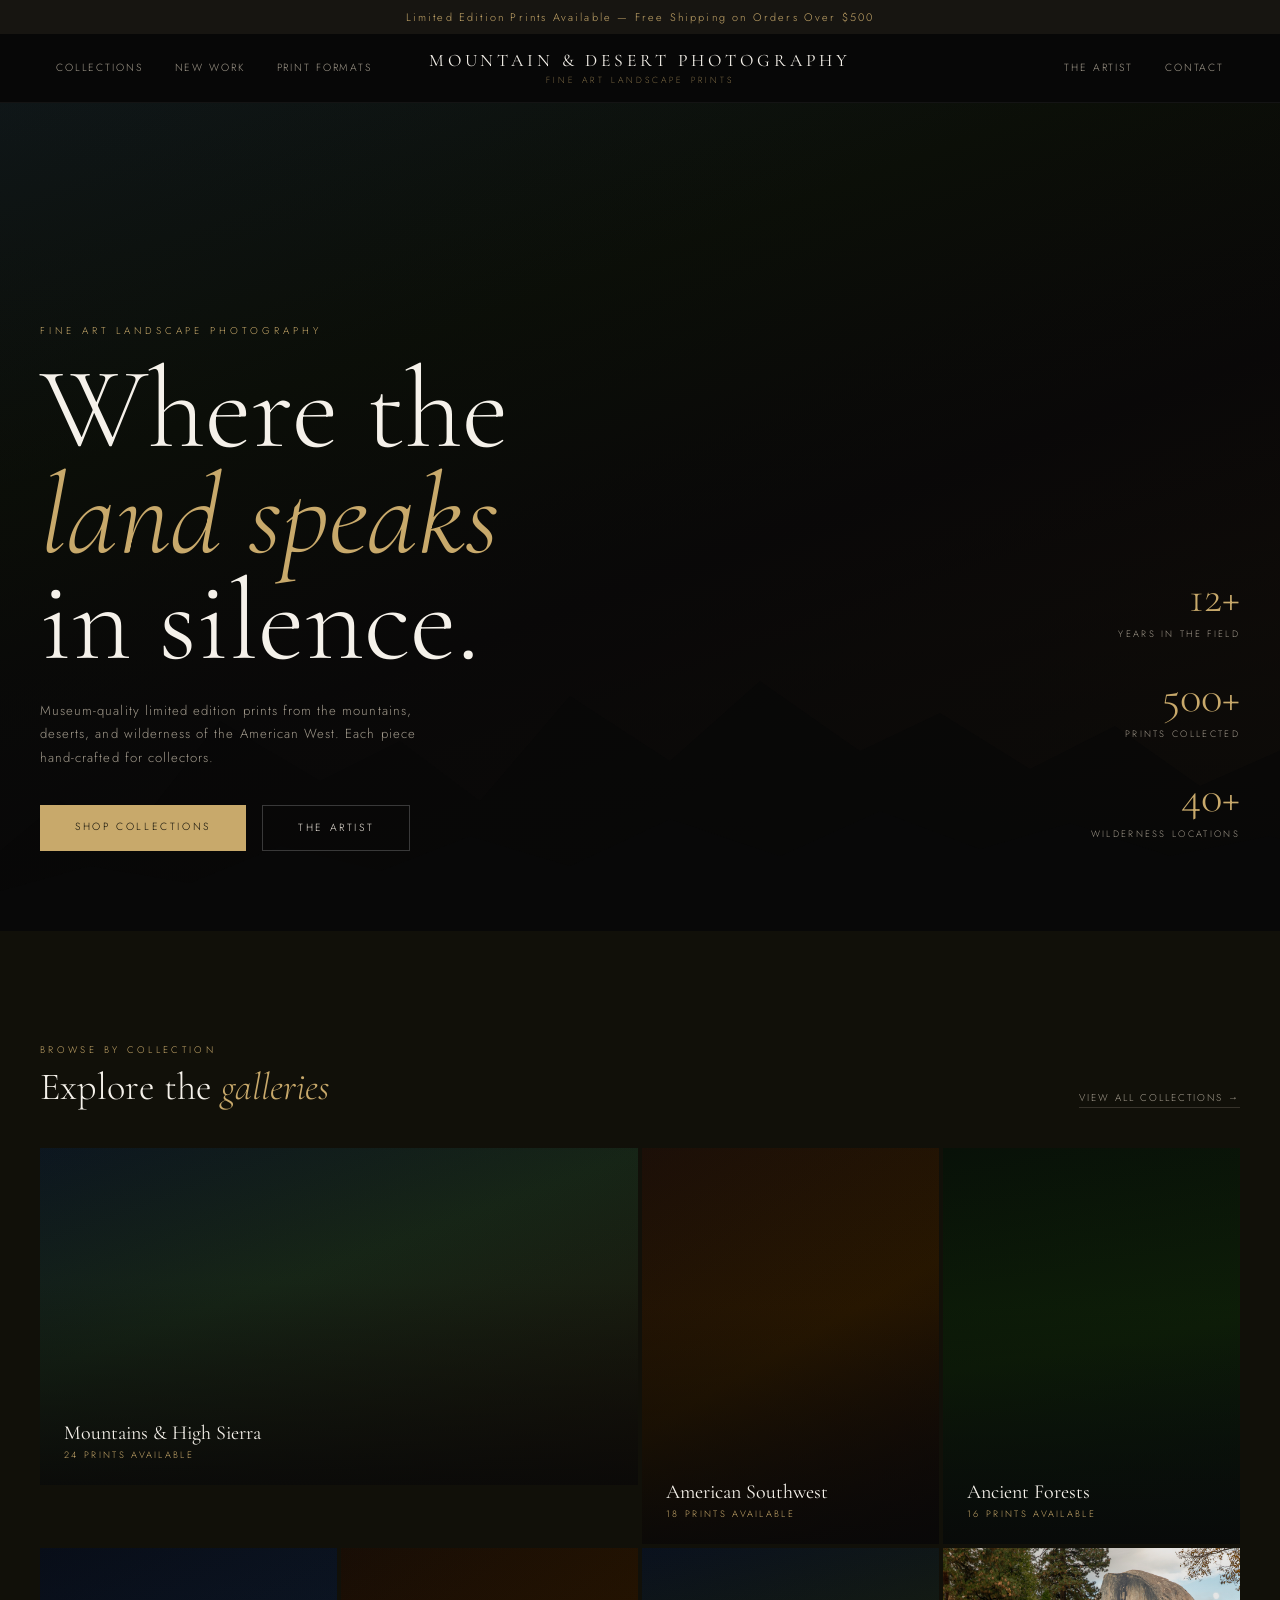
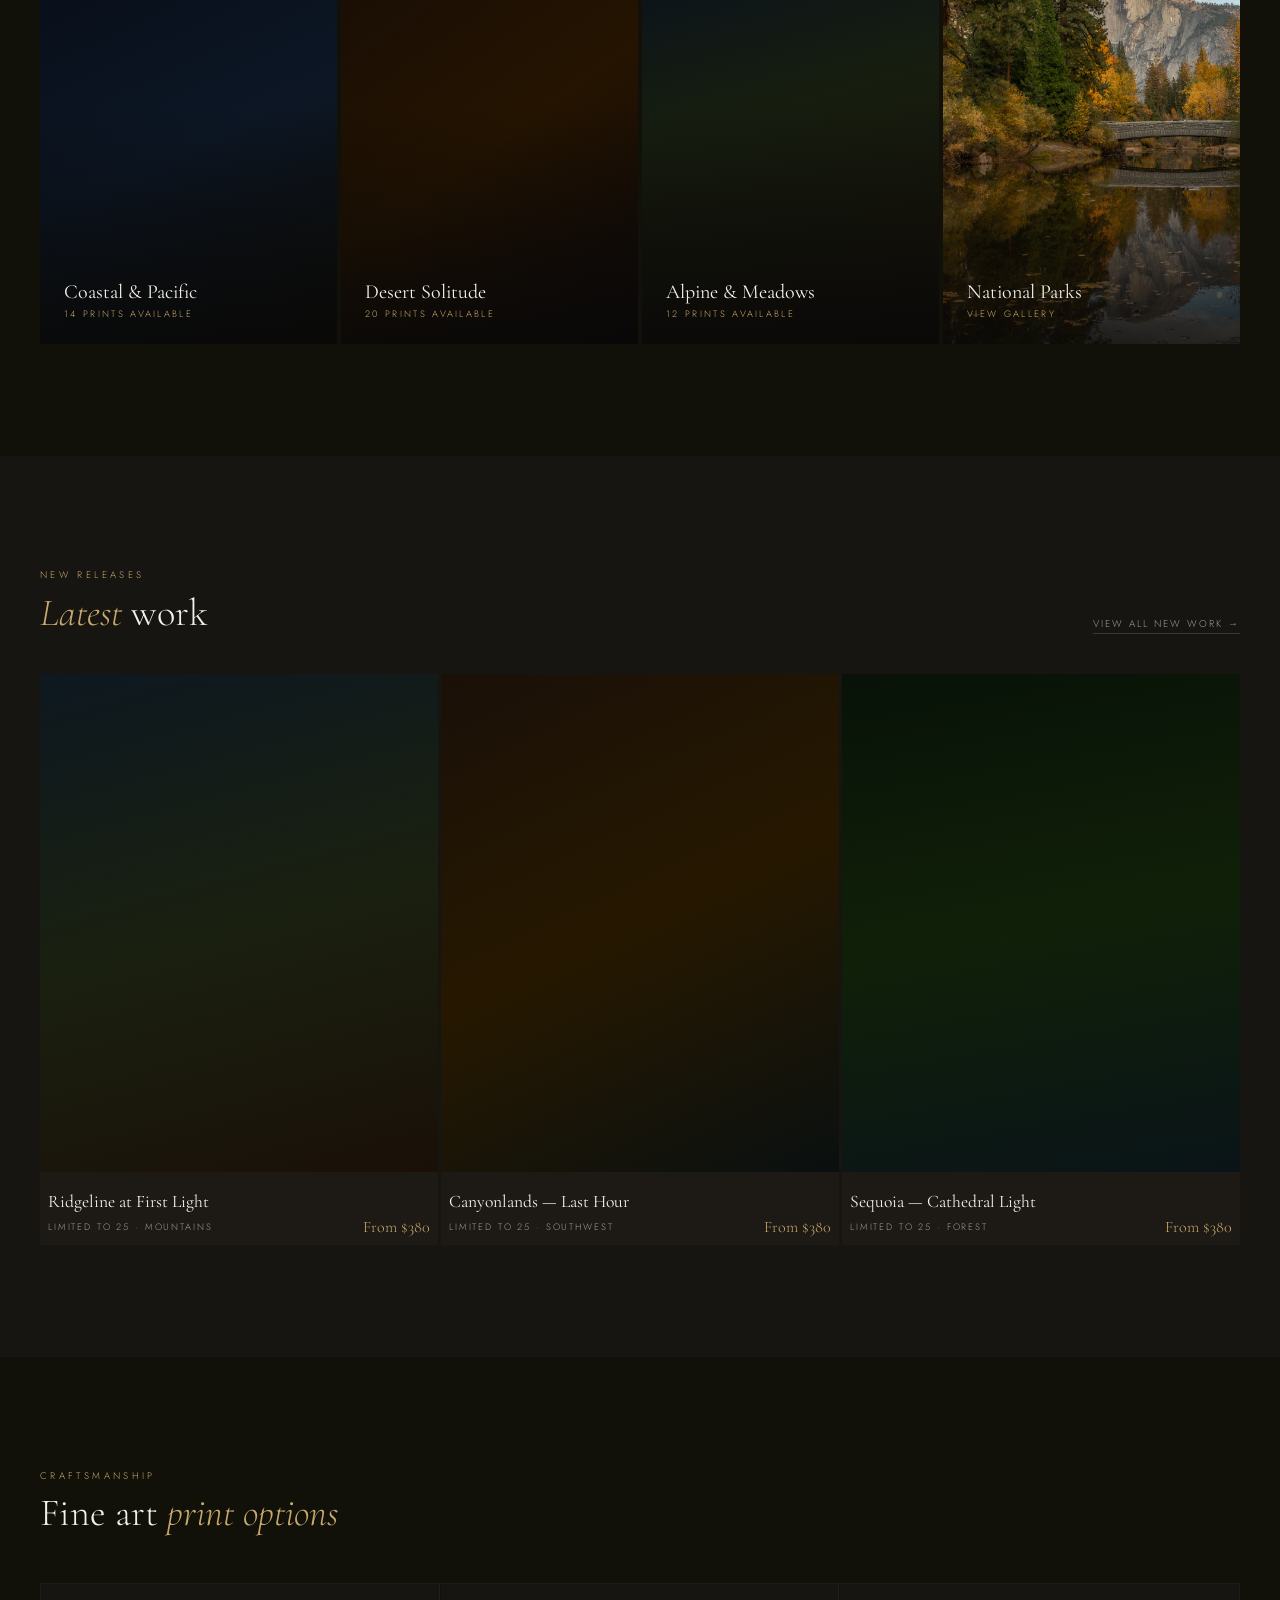
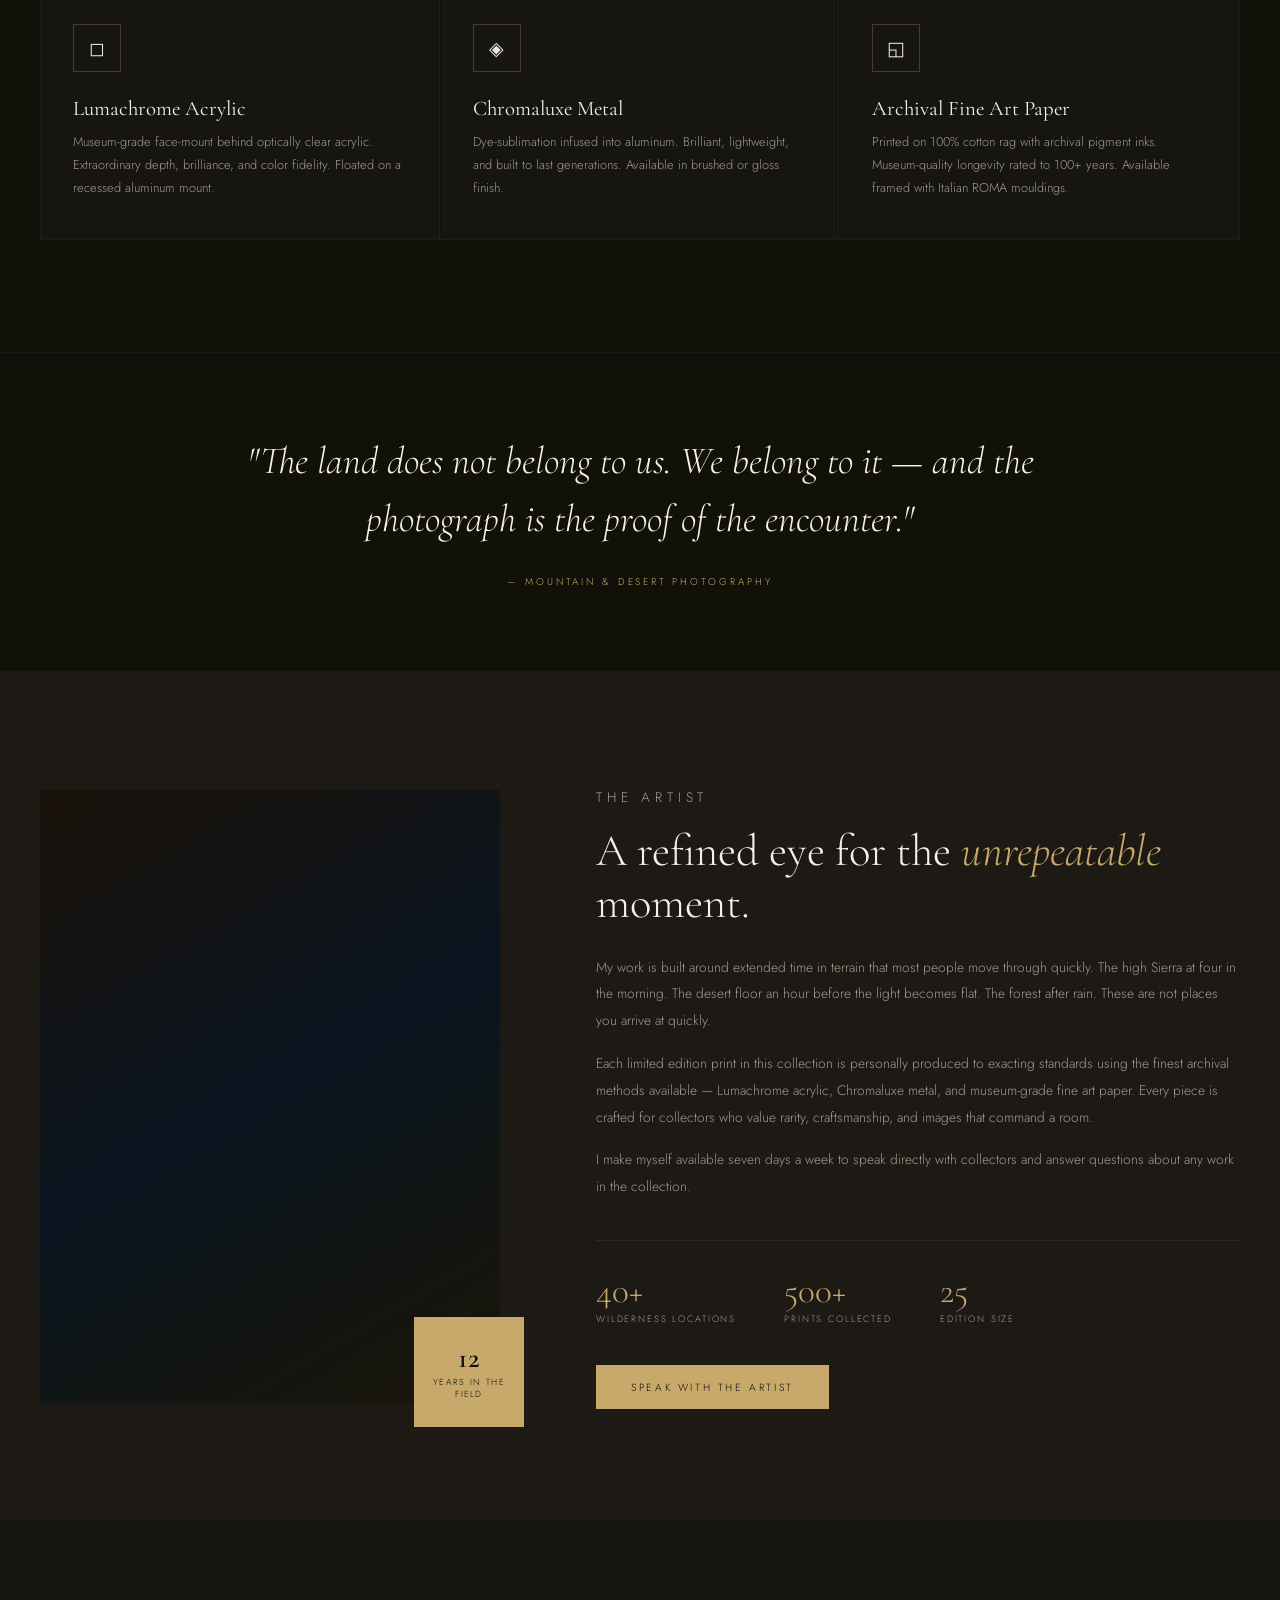
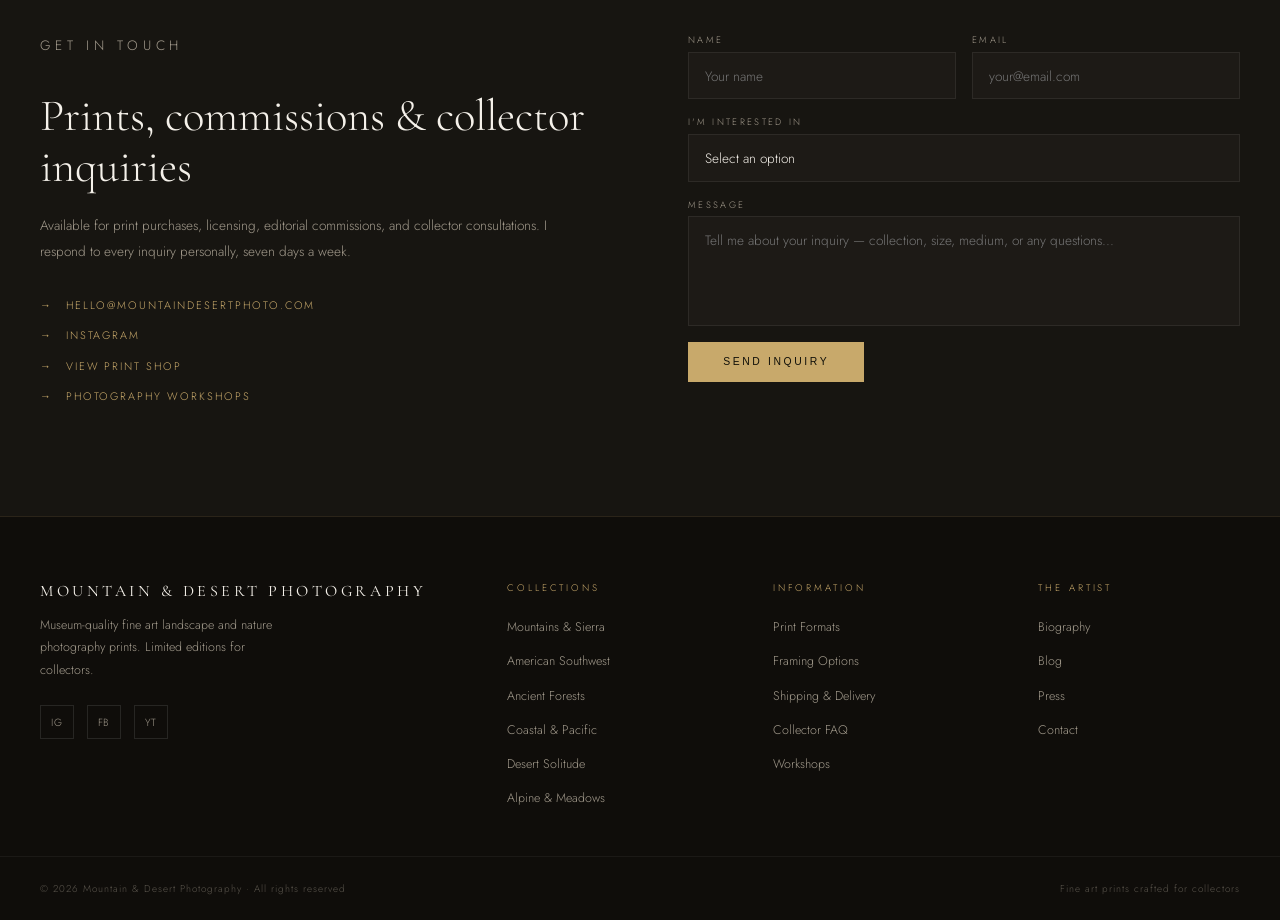
==== index.html @ d6d5df7f "Update index.html" ====
<!DOCTYPE html>
<html lang="en">
<head>
  <meta charset="UTF-8" />
  <meta name="viewport" content="width=device-width, initial-scale=1.0" />
  <title>Mountain and Desert Photography | Fine Art Prints</title>
  <link href="https://fonts.googleapis.com/css2?family=Cormorant+Garamond:ital,wght@0,300;0,400;0,600;1,300;1,400&family=Jost:wght@200;300;400&display=swap" rel="stylesheet" />
  <link rel="stylesheet" href="assets/css/styles.css">
</head>
<body>

  <!-- TOP BAR -->
  <div class="top-bar">Limited Edition Prints Available — Free Shipping on Orders Over $500</div>

  <!-- NAV -->
  <nav>
    <div class="nav-inner">
      <ul class="nav-left">
        <li><a href="#collections">Collections</a></li>
        <li><a href="#featured">New Work</a></li>
        <li><a href="#formats">Print Formats</a></li>
      </ul>
      <div class="nav-brand">
        <a href="#">Mountain &amp; Desert Photography</a>
        <span>Fine Art Landscape Prints</span>
      </div>
      <ul class="nav-right">
        <li><a href="#artist">The Artist</a></li>
        <li><a href="#contact">Contact</a></li>
      </ul>
    </div>
  </nav>

  <!-- HERO -->
  <header class="hero">
    <div class="hero-bg"></div>
    <svg class="hero-mountains" viewBox="0 0 1440 280" preserveAspectRatio="none" xmlns="http://www.w3.org/2000/svg" height="280">
      <path d="M0,280 L0,200 L60,150 L130,185 L220,70 L320,130 L400,90 L480,150 L570,45 L670,110 L760,30 L860,100 L940,62 L1030,118 L1115,75 L1200,135 L1290,95 L1380,155 L1440,120 L1440,280 Z" fill="rgba(8,8,8,0.7)"/>
      <path d="M0,280 L0,240 L90,215 L190,232 L280,195 L380,220 L470,185 L570,215 L670,168 L780,205 L880,160 L980,198 L1070,172 L1170,205 L1270,185 L1380,215 L1440,195 L1440,280 Z" fill="#080808"/>
    </svg>
    <div class="hero-body">
      <div class="hero-text">
        <p class="hero-eyebrow">Fine Art Landscape Photography</p>
        <h1 class="hero-title">Where the<br/><em>land speaks</em><br/>in silence.</h1>
        <p class="hero-sub">Museum-quality limited edition prints from the mountains, deserts, and wilderness of the American West. Each piece hand-crafted for collectors.</p>
        <div class="hero-actions">
          <a href="#collections" class="btn-primary">Shop Collections</a>
          <a href="#artist" class="btn-ghost">The Artist</a>
        </div>
      </div>
      <div class="hero-stat-group">
        <div class="hero-stat">
          <span class="hero-stat-num">12+</span>
          <span class="hero-stat-lbl">Years in the field</span>
        </div>
        <div class="hero-stat">
          <span class="hero-stat-num">500+</span>
          <span class="hero-stat-lbl">Prints collected</span>
        </div>
        <div class="hero-stat">
          <span class="hero-stat-num">40+</span>
          <span class="hero-stat-lbl">Wilderness locations</span>
        </div>
      </div>
    </div>
  </header>

  <!-- COLLECTIONS -->
  <section id="collections">
    <div class="section-wrap">
      <div class="section-head">
        <div>
          <p class="section-eyebrow">Browse by Collection</p>
          <h2 class="section-title">Explore the <em>galleries</em></h2>
        </div>
        <a href="#" class="see-all">View All Collections →</a>
      </div>
    </div>
    <div style="padding: 0 2.5rem; max-width:1400px; margin: 0 auto;">
      <div class="collections-grid">

        <div class="coll-item wide" onclick="openLB('Mountains & High Sierra', 'Alpine ridgelines, storm light, and the silence of high places.')">
          <div class="coll-bg cg-mountains"></div>
          <div class="coll-overlay">
            <div class="coll-name">Mountains &amp; High Sierra</div>
            <div class="coll-count">24 prints available</div>
          </div>
          <div class="coll-arrow">↗</div>
        </div>

        <div class="coll-item" onclick="openLB('American Southwest', 'Canyon country, red rock desert, and ancient silence.')">
          <div class="coll-bg cg-southwest"></div>
          <div class="coll-overlay">
            <div class="coll-name">American Southwest</div>
            <div class="coll-count">18 prints available</div>
          </div>
          <div class="coll-arrow">↗</div>
        </div>

        <div class="coll-item" onclick="openLB('Ancient Forests', 'Redwood corridors, misty ferns, and cathedral light.')">
          <div class="coll-bg cg-forest"></div>
          <div class="coll-overlay">
            <div class="coll-name">Ancient Forests</div>
            <div class="coll-count">16 prints available</div>
          </div>
          <div class="coll-arrow">↗</div>
        </div>

        <div class="coll-item" onclick="openLB('Coastal &amp; Pacific', 'Sea stacks, fog-wrapped headlands, and wave-carved shores.')">
          <div class="coll-bg cg-coastal"></div>
          <div class="coll-overlay">
            <div class="coll-name">Coastal &amp; Pacific</div>
            <div class="coll-count">14 prints available</div>
          </div>
          <div class="coll-arrow">↗</div>
        </div>

        <div class="coll-item" onclick="openLB('Desert Solitude', 'Death Valley, White Sands, and the Mojave under dark skies.')">
          <div class="coll-bg cg-desert"></div>
          <div class="coll-overlay">
            <div class="coll-name">Desert Solitude</div>
            <div class="coll-count">20 prints available</div>
          </div>
          <div class="coll-arrow">↗</div>
        </div>

        <div class="coll-item" onclick="openLB('Alpine &amp; Meadows', 'Wildflower seasons, subalpine lakes, and the golden hour above treeline.')">
          <div class="coll-bg cg-alpine"></div>
          <div class="coll-overlay">
            <div class="coll-name">Alpine &amp; Meadows</div>
            <div class="coll-count">12 prints available</div>
          </div>
          <div class="coll-arrow">↗</div>
        </div>
		
		<a href="galleries/national-parks.html" class="coll-item">

		  <div
			class="coll-bg"
			style="
			  background-image:url('assets/images/national-parks/yosemite/yosemite-half-dome-fall-color.jpg');
			  background-size:cover;
			  background-position:center;
			  width:100%;
			  height:100%;
			">
		  </div>

		  <div class="coll-overlay">
			<div class="coll-name">National Parks</div>
			<div class="coll-count">View Gallery</div>
		  </div>

		  <div class="coll-arrow">↗</div>

		</a>

      </div>
    </div>
  </section>

  <!-- FEATURED WORK -->
  <section id="featured">
    <div class="section-wrap">
      <div class="section-head">
        <div>
          <p class="section-eyebrow">New Releases</p>
          <h2 class="section-title"><em>Latest</em> work</h2>
        </div>
        <a href="#" class="see-all">View All New Work →</a>
      </div>
      <div class="featured-grid">
        <div class="feat-item" onclick="openLB('Ridgeline at First Light', 'Limited Edition · Mountains')">
          <div class="feat-img fi1"></div>
          <div class="feat-info">
            <p class="feat-title">Ridgeline at First Light</p>
            <div class="feat-meta">
              <span class="feat-edition">Limited to 25 · Mountains</span>
              <span class="feat-price">From $380</span>
            </div>
          </div>
        </div>
        <div class="feat-item" onclick="openLB('Canyonlands — Last Hour', 'Limited Edition · Southwest')">
          <div class="feat-img fi2"></div>
          <div class="feat-info">
            <p class="feat-title">Canyonlands — Last Hour</p>
            <div class="feat-meta">
              <span class="feat-edition">Limited to 25 · Southwest</span>
              <span class="feat-price">From $380</span>
            </div>
          </div>
        </div>
        <div class="feat-item" onclick="openLB('Sequoia — Cathedral Light', 'Limited Edition · Forest')">
          <div class="feat-img fi3"></div>
          <div class="feat-info">
            <p class="feat-title">Sequoia — Cathedral Light</p>
            <div class="feat-meta">
              <span class="feat-edition">Limited to 25 · Forest</span>
              <span class="feat-price">From $380</span>
            </div>
          </div>
        </div>
      </div>
    </div>
  </section>

  <!-- PRINT FORMATS -->
  <section id="formats">
    <div class="section-wrap">
      <div class="section-head">
        <div>
          <p class="section-eyebrow">Craftsmanship</p>
          <h2 class="section-title">Fine art <em>print options</em></h2>
        </div>
      </div>
      <div class="formats-grid">
        <div class="format-item">
          <div class="format-icon">◻</div>
          <p class="format-name">Lumachrome Acrylic</p>
          <p class="format-desc">Museum-grade face-mount behind optically clear acrylic. Extraordinary depth, brilliance, and color fidelity. Floated on a recessed aluminum mount.</p>
        </div>
        <div class="format-item">
          <div class="format-icon">◈</div>
          <p class="format-name">Chromaluxe Metal</p>
          <p class="format-desc">Dye-sublimation infused into aluminum. Brilliant, lightweight, and built to last generations. Available in brushed or gloss finish.</p>
        </div>
        <div class="format-item">
          <div class="format-icon">◱</div>
          <p class="format-name">Archival Fine Art Paper</p>
          <p class="format-desc">Printed on 100% cotton rag with archival pigment inks. Museum-quality longevity rated to 100+ years. Available framed with Italian ROMA mouldings.</p>
        </div>
      </div>
    </div>
  </section>

  <!-- QUOTE -->
  <div class="quote-band">
    <blockquote>"The land does not belong to us. We belong to it — and the photograph is the proof of the encounter."</blockquote>
    <cite>— Mountain &amp; Desert Photography</cite>
  </div>

  <!-- ARTIST -->
  <section id="artist">
    <div class="section-wrap">
      <div class="artist-inner">
        <div class="artist-img-wrap">
          <div class="artist-img"></div>
          <!-- Replace with: <img src="images/artist-portrait.jpg" class="artist-img" style="object-fit:cover;" /> -->
          <div class="artist-img-badge">
            <span class="badge-num">12</span>
            <span class="badge-lbl">Years in the field</span>
          </div>
        </div>
        <div class="artist-text">
          <p class="section-eyebrow">The Artist</p>
          <h2>A refined eye for the <em>unrepeatable</em> moment.</h2>
          <p>My work is built around extended time in terrain that most people move through quickly. The high Sierra at four in the morning. The desert floor an hour before the light becomes flat. The forest after rain. These are not places you arrive at quickly.</p>
          <p>Each limited edition print in this collection is personally produced to exacting standards using the finest archival methods available — Lumachrome acrylic, Chromaluxe metal, and museum-grade fine art paper. Every piece is crafted for collectors who value rarity, craftsmanship, and images that command a room.</p>
          <p>I make myself available seven days a week to speak directly with collectors and answer questions about any work in the collection.</p>
          <div class="artist-creds">
            <div class="cred">
              <span class="cred-val">40+</span>
              <span class="cred-lbl">Wilderness locations</span>
            </div>
            <div class="cred">
              <span class="cred-val">500+</span>
              <span class="cred-lbl">Prints collected</span>
            </div>
            <div class="cred">
              <span class="cred-val">25</span>
              <span class="cred-lbl">Edition size</span>
            </div>
          </div>
          <div style="margin-top: 2.5rem;">
            <a href="#contact" class="btn-primary">Speak With the Artist</a>
          </div>
        </div>
      </div>
    </div>
  </section>

  <!-- CONTACT -->
  <section id="contact">
    <div class="section-wrap">
      <div class="contact-grid">
        <div class="contact-lede">
          <p class="section-eyebrow">Get In Touch</p>
          <h2>Prints, commissions &amp; collector inquiries</h2>
          <p>Available for print purchases, licensing, editorial commissions, and collector consultations. I respond to every inquiry personally, seven days a week.</p>
          <div class="contact-links">
            <a href="mailto:hello@mountaindesertphoto.com" class="contact-link">hello@mountaindesertphoto.com</a>
            <a href="https://instagram.com" target="_blank" class="contact-link">Instagram</a>
            <a href="#" class="contact-link">View Print Shop</a>
            <a href="#" class="contact-link">Photography Workshops</a>
          </div>
        </div>
        <div class="contact-form">
          <div class="form-row">
            <div class="fg">
              <label for="cf-name">Name</label>
              <input type="text" id="cf-name" placeholder="Your name" />
            </div>
            <div class="fg">
              <label for="cf-email">Email</label>
              <input type="email" id="cf-email" placeholder="your@email.com" />
            </div>
          </div>
          <div class="fg">
            <label for="cf-interest">I'm interested in</label>
            <select id="cf-interest">
              <option value="">Select an option</option>
              <option>Purchasing a print</option>
              <option>Custom commission</option>
              <option>Licensing for publication</option>
              <option>Photography workshop</option>
              <option>General inquiry</option>
            </select>
          </div>
          <div class="fg">
            <label for="cf-msg">Message</label>
            <textarea id="cf-msg" placeholder="Tell me about your inquiry — collection, size, medium, or any questions..."></textarea>
          </div>
          <button class="btn-primary" onclick="submitForm()" style="align-self:flex-start;">Send Inquiry</button>
        </div>
      </div>
    </div>
  </section>

  <!-- FOOTER -->
  <footer>
    <div class="footer-top">
      <div class="footer-brand-col">
        <p class="footer-logo">Mountain &amp; Desert Photography</p>
        <p class="footer-tagline">Museum-quality fine art landscape and nature photography prints. Limited editions for collectors.</p>
        <div class="footer-social">
          <a href="#" class="social-icon">IG</a>
          <a href="#" class="social-icon">FB</a>
          <a href="#" class="social-icon">YT</a>
        </div>
      </div>
      <div class="footer-col">
        <p class="footer-col-title">Collections</p>
        <ul>
          <li><a href="#">Mountains &amp; Sierra</a></li>
          <li><a href="#">American Southwest</a></li>
          <li><a href="#">Ancient Forests</a></li>
          <li><a href="#">Coastal &amp; Pacific</a></li>
          <li><a href="#">Desert Solitude</a></li>
          <li><a href="#">Alpine &amp; Meadows</a></li>
        </ul>
      </div>
      <div class="footer-col">
        <p class="footer-col-title">Information</p>
        <ul>
          <li><a href="#">Print Formats</a></li>
          <li><a href="#">Framing Options</a></li>
          <li><a href="#">Shipping &amp; Delivery</a></li>
          <li><a href="#">Collector FAQ</a></li>
          <li><a href="#">Workshops</a></li>
        </ul>
      </div>
      <div class="footer-col">
        <p class="footer-col-title">The Artist</p>
        <ul>
          <li><a href="#">Biography</a></li>
          <li><a href="#">Blog</a></li>
          <li><a href="#">Press</a></li>
          <li><a href="#">Contact</a></li>
        </ul>
      </div>
    </div>
    <div class="footer-bottom">
      <span class="footer-copy">© 2026 Mountain &amp; Desert Photography · All rights reserved</span>
      <span class="footer-copy">Fine art prints crafted for collectors</span>
    </div>
  </footer>

  <!-- LIGHTBOX -->
  <div class="lightbox" id="lightbox">
    <button class="lb-close" onclick="closeLB()">✕ Close</button>
    <div class="lb-img" id="lb-img"></div>
    <p class="lb-title" id="lb-title"></p>
    <p class="lb-sub" id="lb-sub"></p>
  </div>

  <script src="assets/js/main.js"></script>
</body>
</html>
---- assets/css/styles.css ----
*, *::before, *::after { box-sizing: border-box; margin: 0; padding: 0; }

    :root {
      --black:   #111009;
      --ink:     #171511;
      --stone:   #1d1a16;
      --mid:     #2e2e2e;
      --dust:    #a29a8c;
      --sand:    #c8a96b;
      --cream:   #ece6dc;
      --white:   #f5f1ea;
      --gold:    #c8a96b;
    }

    html { scroll-behavior: smooth; }

    body {
      background: var(--black);
      color: var(--cream);
      font-family: 'Jost', sans-serif;
      font-weight: 300;
      -webkit-font-smoothing: antialiased;
    }

    a { text-decoration: none; color: inherit; }

    /* ── TOP BAR ── */
    .top-bar {
      background: var(--ink);
      text-align: center;
      padding: 0.55rem 1rem;
      font-size: 0.68rem;
      letter-spacing: 0.2em;
      color: var(--sand);
      font-family: 'Jost', sans-serif;
      font-weight: 300;
    }

    /* ── NAV ── */
    nav {
      position: sticky;
      top: 0;
      z-index: 200;
      background: rgba(8,8,8,0.97);
      backdrop-filter: blur(8px);
      border-bottom: 1px solid rgba(255,255,255,0.05);
    }

    .nav-inner {
      max-width: 1400px;
      margin: 0 auto;
      padding: 0 2.5rem;
      display: grid;
      grid-template-columns: 1fr auto 1fr;
      align-items: center;
      height: 68px;
    }

    .nav-left, .nav-right {
      display: flex;
      gap: 0;
      list-style: none;
      align-items: center;
    }

    .nav-right { justify-content: flex-end; }

    .nav-left li a, .nav-right li a {
      font-size: 0.65rem;
      letter-spacing: 0.18em;
      text-transform: uppercase;
      color: var(--dust);
      padding: 0.5rem 1rem;
      display: block;
      transition: color 0.2s;
    }

    .nav-left li a:hover, .nav-right li a:hover { color: var(--white); }

    .nav-brand {
      text-align: center;
    }

    .nav-brand a {
      font-family: 'Cormorant Garamond', serif;
      font-weight: 400;
      font-size: 1.1rem;
      letter-spacing: 0.22em;
      text-transform: uppercase;
      color: var(--white);
    }

    .nav-brand span {
      display: block;
      font-family: 'Jost', sans-serif;
      font-weight: 200;
      font-size: 0.55rem;
      letter-spacing: 0.35em;
      color: var(--sand);
      margin-top: 2px;
      text-transform: uppercase;
    }

    /* ── HERO ── */
    .hero {
      position: relative;
      height: 92vh;
      min-height: 600px;
      overflow: hidden;
      display: flex;
      align-items: flex-end;
    }

    .hero-bg {
      position: absolute;
      inset: 0;
      background:
        linear-gradient(to top, rgba(8,8,8,0.92) 0%, rgba(8,8,8,0.3) 50%, rgba(8,8,8,0.1) 100%),
        linear-gradient(160deg, #10181a 0%, #0c1008 30%, #0a0808 55%, #1a1208 100%);
    }

    .hero-mountains {
      position: absolute;
      bottom: 0; left: 0; right: 0;
      z-index: 2;
    }

    .hero-body {
      position: relative;
      z-index: 10;
      max-width: 1400px;
      margin: 0 auto;
      width: 100%;
      padding: 0 2.5rem 5rem;
      display: flex;
      justify-content: space-between;
      align-items: flex-end;
    }

    .hero-text {}

    .hero-eyebrow {
      font-size: 0.62rem;
      letter-spacing: 0.4em;
      text-transform: uppercase;
      color: var(--sand);
      margin-bottom: 1.2rem;
    }

    .hero-title {
      font-family: 'Cormorant Garamond', serif;
      font-weight: 300;
      font-size: clamp(3.5rem, 9vw, 8rem);
      line-height: 0.92;
      color: var(--white);
    }

    .hero-title em {
      font-style: italic;
      color: var(--sand);
    }

    .hero-sub {
      margin-top: 1.5rem;
      font-size: 0.82rem;
      letter-spacing: 0.08em;
      color: var(--dust);
      max-width: 380px;
      line-height: 1.8;
    }

    .hero-actions {
      display: flex;
      gap: 1rem;
      margin-top: 2.2rem;
      flex-wrap: wrap;
    }

    .btn-primary {
      font-size: 0.65rem;
      letter-spacing: 0.25em;
      text-transform: uppercase;
      color: var(--black);
      background: var(--sand);
      padding: 0.9rem 2.2rem;
      transition: background 0.25s;
      cursor: pointer;
      border: none;
      display: inline-block;
    }

    .btn-primary:hover { background: var(--white); }

    .btn-ghost {
      font-size: 0.65rem;
      letter-spacing: 0.25em;
      text-transform: uppercase;
      color: var(--cream);
      background: transparent;
      border: 1px solid rgba(255,255,255,0.2);
      padding: 0.9rem 2.2rem;
      transition: border-color 0.25s, color 0.25s;
      cursor: pointer;
      display: inline-block;
    }

    .btn-ghost:hover { border-color: var(--sand); color: var(--sand); }

    .hero-stat-group {
      display: flex;
      flex-direction: column;
      gap: 2rem;
      text-align: right;
      padding-bottom: 0.5rem;
    }

    .hero-stat {}

    .hero-stat-num {
      font-family: 'Cormorant Garamond', serif;
      font-weight: 300;
      font-size: 2.8rem;
      color: var(--gold);
      line-height: 1;
      display: block;
    }

    .hero-stat-lbl {
      font-size: 0.58rem;
      letter-spacing: 0.25em;
      text-transform: uppercase;
      color: var(--dust);
    }

    /* ── SECTION WRAPPER ── */
    .section-wrap {
      max-width: 1400px;
      margin: 0 auto;
      padding: 0 2.5rem;
    }

    .section-head {
      display: flex;
      justify-content: space-between;
      align-items: flex-end;
      margin-bottom: 2.5rem;
    }

    .section-title {
      font-family: 'Cormorant Garamond', serif;
      font-weight: 300;
      font-size: clamp(1.8rem, 3vw, 2.6rem);
      color: var(--white);
      line-height: 1.1;
    }

    .section-title em { font-style: italic; color: var(--sand); }

    .section-eyebrow {
      font-size: 0.6rem;
      letter-spacing: 0.35em;
      text-transform: uppercase;
      color: var(--sand);
      margin-bottom: 0.6rem;
    }

    .see-all {
      font-size: 0.62rem;
      letter-spacing: 0.2em;
      text-transform: uppercase;
      color: var(--dust);
      border-bottom: 1px solid rgba(138,130,120,0.3);
      padding-bottom: 2px;
      transition: color 0.2s, border-color 0.2s;
      white-space: nowrap;
    }

    .see-all:hover { color: var(--sand); border-color: var(--sand); }

    /* ── COLLECTIONS GRID ── */
    #collections { padding: 7rem 0; background: var(--black); }

    .collections-grid {
      display: grid;
      grid-template-columns: repeat(4, 1fr);
      gap: 4px;
    }

    .coll-item {
      position: relative;
      overflow: hidden;
      cursor: pointer;
      aspect-ratio: 3/4;
      background: var(--ink);
    }

    .coll-item.wide {
      grid-column: span 2;
      aspect-ratio: 16/9;
    }

    .coll-bg {
      width: 100%; height: 100%;
      transition: transform 0.7s cubic-bezier(0.25,0.46,0.45,0.94);
      /* Replace with: <img src="images/collections/mountains.jpg" style="width:100%;height:100%;object-fit:cover;" /> */
    }

    .coll-item:hover .coll-bg { transform: scale(1.06); }

    /* Placeholder gradients */
    .cg-mountains  { background: linear-gradient(160deg, #0d1822 0%, #182818 40%, #1e1408 100%); }
    .cg-southwest  { background: linear-gradient(150deg, #1e1008 0%, #2a1800 50%, #100808 100%); }
    .cg-forest     { background: linear-gradient(170deg, #081208 0%, #0e2008 50%, #081510 100%); }
    .cg-coastal    { background: linear-gradient(155deg, #080e1a 0%, #0d1828 50%, #100e08 100%); }
    .cg-desert     { background: linear-gradient(145deg, #1a0e05 0%, #281500 50%, #0e0808 100%); }
    .cg-alpine     { background: linear-gradient(165deg, #0a1220 0%, #182010 40%, #181008 100%); }

    .coll-overlay {
      position: absolute;
      inset: 0;
      background: linear-gradient(to top, rgba(8,8,8,0.85) 0%, rgba(8,8,8,0.1) 60%);
      display: flex;
      flex-direction: column;
      justify-content: flex-end;
      padding: 1.5rem;
      transition: background 0.3s;
    }

    .coll-item:hover .coll-overlay {
      background: linear-gradient(to top, rgba(8,8,8,0.92) 0%, rgba(8,8,8,0.3) 60%);
    }

    .coll-name {
      font-family: 'Cormorant Garamond', serif;
      font-weight: 400;
      font-size: 1.25rem;
      color: var(--white);
      margin-bottom: 0.2rem;
    }

    .coll-count {
      font-size: 0.58rem;
      letter-spacing: 0.25em;
      text-transform: uppercase;
      color: var(--sand);
    }

    .coll-arrow {
      position: absolute;
      top: 1rem; right: 1rem;
      width: 32px; height: 32px;
      border: 1px solid rgba(255,255,255,0.2);
      display: flex;
      align-items: center;
      justify-content: center;
      font-size: 0.9rem;
      color: var(--white);
      opacity: 0;
      transform: translate(-4px, 4px);
      transition: opacity 0.3s, transform 0.3s;
    }

    .coll-item:hover .coll-arrow { opacity: 1; transform: translate(0,0); }

    /* ── FEATURED WORK ── */
    #featured { padding: 7rem 0; background: var(--ink); }

    .featured-grid {
      display: grid;
      grid-template-columns: repeat(3, 1fr);
      gap: 3px;
    }

    .feat-item {
      position: relative;
      overflow: hidden;
      cursor: pointer;
      background: var(--stone);
    }

    .feat-img {
      width: 100%;
      aspect-ratio: 4/5;
      transition: transform 0.6s ease;
    }

    .feat-item:hover .feat-img { transform: scale(1.04); }

    .fi1 { background: linear-gradient(165deg, #0d1820 0%, #1a2010 50%, #1a1008 100%); }
    .fi2 { background: linear-gradient(155deg, #1a1008 0%, #261800 50%, #0a1010 100%); }
    .fi3 { background: linear-gradient(170deg, #081208 0%, #102008 50%, #0a1418 100%); }

    .feat-info {
      padding: 1.2rem 0.5rem 0.5rem;
    }

    .feat-title {
      font-family: 'Cormorant Garamond', serif;
      font-weight: 400;
      font-size: 1.1rem;
      color: var(--white);
      margin-bottom: 0.3rem;
    }

    .feat-meta {
      display: flex;
      justify-content: space-between;
      align-items: center;
    }

    .feat-edition {
      font-size: 0.58rem;
      letter-spacing: 0.2em;
      text-transform: uppercase;
      color: var(--dust);
    }

    .feat-price {
      font-family: 'Cormorant Garamond', serif;
      font-size: 1rem;
      color: var(--sand);
    }

    /* ── PRINT FORMATS ── */
    #formats { padding: 7rem 0; background: var(--black); }

    .formats-grid {
      display: grid;
      grid-template-columns: repeat(3, 1fr);
      gap: 1px;
      margin-top: 3rem;
      border: 1px solid rgba(255,255,255,0.05);
    }

    .format-item {
      padding: 2.5rem 2rem;
      background: var(--ink);
      border-right: 1px solid rgba(255,255,255,0.05);
      transition: background 0.3s;
    }

    .format-item:last-child { border-right: none; }
    .format-item:hover { background: var(--stone); }

    .format-icon {
      width: 48px; height: 48px;
      border: 1px solid rgba(185,153,106,0.3);
      display: flex;
      align-items: center;
      justify-content: center;
      margin-bottom: 1.5rem;
      font-size: 1.2rem;
    }

    .format-name {
      font-family: 'Cormorant Garamond', serif;
      font-weight: 400;
      font-size: 1.3rem;
      color: var(--white);
      margin-bottom: 0.6rem;
    }

    .format-desc {
      font-size: 0.8rem;
      line-height: 1.8;
      color: var(--dust);
    }

    /* ── ARTIST ── */
    #artist { padding: 7rem 0; background: var(--stone); }

    .artist-inner {
      display: grid;
      grid-template-columns: 5fr 7fr;
      gap: 6rem;
      align-items: center;
    }

    .artist-img-wrap {
      position: relative;
    }

    .artist-img {
      width: 100%;
      aspect-ratio: 3/4;
      background: linear-gradient(150deg, #1a120a 0%, #0a1520 50%, #1a1508 100%);
    }

    .artist-img-badge {
      position: absolute;
      bottom: -1.5rem;
      right: -1.5rem;
      width: 110px; height: 110px;
      background: var(--sand);
      display: flex;
      flex-direction: column;
      align-items: center;
      justify-content: center;
      text-align: center;
      padding: 1rem;
    }

    .badge-num {
      font-family: 'Cormorant Garamond', serif;
      font-weight: 600;
      font-size: 1.8rem;
      color: var(--black);
      line-height: 1;
    }

    .badge-lbl {
      font-size: 0.55rem;
      letter-spacing: 0.15em;
      text-transform: uppercase;
      color: var(--black);
      margin-top: 4px;
    }

    .artist-text {}

    .artist-text h2 {
      font-family: 'Cormorant Garamond', serif;
      font-weight: 300;
      font-size: clamp(2rem, 3.5vw, 3rem);
      color: var(--white);
      line-height: 1.15;
      margin-bottom: 1.5rem;
    }

    .artist-text h2 em { font-style: italic; color: var(--sand); }

    .artist-text p {
      font-size: 0.86rem;
      line-height: 1.95;
      color: var(--dust);
      margin-bottom: 1rem;
    }

    .artist-creds {
      display: flex;
      gap: 3rem;
      margin-top: 2.5rem;
      padding-top: 2rem;
      border-top: 1px solid rgba(138,130,120,0.15);
    }

    .cred { display: flex; flex-direction: column; gap: 0.25rem; }

    .cred-val {
      font-family: 'Cormorant Garamond', serif;
      font-weight: 300;
      font-size: 2.2rem;
      color: var(--gold);
      line-height: 1;
    }

    .cred-lbl {
      font-size: 0.58rem;
      letter-spacing: 0.2em;
      text-transform: uppercase;
      color: var(--dust);
    }

    /* ── QUOTE ── */
    .quote-band {
      background: var(--black);
      padding: 5rem 2.5rem;
      text-align: center;
      border-top: 1px solid rgba(255,255,255,0.04);
      border-bottom: 1px solid rgba(255,255,255,0.04);
    }

    .quote-band blockquote {
      font-family: 'Cormorant Garamond', serif;
      font-style: italic;
      font-weight: 300;
      font-size: clamp(1.5rem, 3vw, 2.4rem);
      color: var(--white);
      line-height: 1.5;
      max-width: 820px;
      margin: 0 auto 1.2rem;
    }

    .quote-band cite {
      font-size: 0.62rem;
      letter-spacing: 0.3em;
      text-transform: uppercase;
      color: var(--sand);
      font-style: normal;
    }

    /* ── CONTACT ── */
    #contact { padding: 7rem 0; background: var(--ink); }

    .contact-grid {
      display: grid;
      grid-template-columns: 1fr 1fr;
      gap: 6rem;
      align-items: start;
    }

    .contact-lede h2 {
      font-family: 'Cormorant Garamond', serif;
      font-weight: 300;
      font-size: clamp(2rem, 3.5vw, 3rem);
      color: var(--white);
      line-height: 1.15;
      margin-bottom: 1.2rem;
    }

    .contact-lede p {
      font-size: 0.85rem;
      line-height: 1.9;
      color: var(--dust);
      margin-bottom: 2rem;
    }

    .contact-links { display: flex; flex-direction: column; gap: 0.9rem; }

    .contact-link {
      display: flex;
      align-items: center;
      gap: 0.8rem;
      font-size: 0.68rem;
      letter-spacing: 0.18em;
      text-transform: uppercase;
      color: var(--sand);
      transition: color 0.2s;
    }

    .contact-link::before { content: '→'; }
    .contact-link:hover { color: var(--white); }

    .contact-form { display: flex; flex-direction: column; gap: 1rem; }

    .form-row { display: grid; grid-template-columns: 1fr 1fr; gap: 1rem; }

    .fg { display: flex; flex-direction: column; gap: 0.35rem; }

    .fg label {
      font-size: 0.58rem;
      letter-spacing: 0.25em;
      text-transform: uppercase;
      color: var(--dust);
    }

    .fg input, .fg textarea, .fg select {
      background: var(--stone);
      border: 1px solid rgba(255,255,255,0.07);
      color: var(--white);
      font-family: 'Jost', sans-serif;
      font-weight: 300;
      font-size: 0.85rem;
      padding: 0.8rem 1rem;
      outline: none;
      transition: border-color 0.2s;
      resize: none;
      appearance: none;
    }

    .fg input:focus, .fg textarea:focus, .fg select:focus {
      border-color: var(--sand);
    }

    .fg textarea { height: 110px; }

    /* ── FOOTER ── */
   footer{
      background:#0f0d0a;
      border-top:1px solid rgba(200,169,107,.15);
    }

    .footer-top {
      max-width: 1400px;
      margin: 0 auto;
      padding: 4rem 2.5rem 3rem;
      display: grid;
      grid-template-columns: 2fr 1fr 1fr 1fr;
      gap: 4rem;
    }

    .footer-brand-col {}

    .footer-logo {
      font-family: 'Cormorant Garamond', serif;
      font-weight: 400;
      font-size: 1rem;
      letter-spacing: 0.22em;
      text-transform: uppercase;
      color:#f5f1ea;
      margin-bottom: 0.8rem;
    }

    .footer-tagline {
      font-size: 0.78rem;
      line-height: 1.8;
      color: var(--dust);
      max-width: 260px;
      margin-bottom: 1.5rem;
    }

    .footer-social { display: flex; gap: 0.8rem; }

    .social-icon {
      width: 34px; height: 34px;
      border: 1px solid rgba(255,255,255,0.1);
      display: flex;
      align-items: center;
      justify-content: center;
      font-size: 0.65rem;
      letter-spacing: 0.05em;
      color: var(--dust);
      transition: border-color 0.2s, color 0.2s;
    }

    .social-icon:hover { border-color: var(--sand); color: var(--sand); }

    .footer-col-title {
      font-size: 0.6rem;
      letter-spacing: 0.3em;
      text-transform: uppercase;
      color:#c8a96b;
      margin-bottom: 1.2rem;
    }

    .footer-col ul { list-style: none; display: flex; flex-direction: column; gap: 0.7rem; }

    .footer-col ul li a {
      font-size: 0.78rem;
      color: var(--dust);
      transition: color 0.2s;
    }

    .footer-col ul li a:hover { color: var(--white); }

    .footer-bottom {
      max-width: 1400px;
      margin: 0 auto;
      padding: 1.5rem 2.5rem;
      border-top: 1px solid rgba(255,255,255,0.05);
      display: flex;
      justify-content: space-between;
      align-items: center;
    }

    .footer-copy {
      font-size: 0.62rem;
      letter-spacing: 0.1em;
      color:#a29a8c;
      opacity: 0.5;
    }

    /* ── LIGHTBOX ── */
    .lightbox {
      display: none;
      position: fixed;
      inset: 0;
      background: rgba(4,4,4,0.97);
      z-index: 999;
      flex-direction: column;
      align-items: center;
      justify-content: center;
      gap: 1.2rem;
      padding: 2rem;
    }

    .lightbox.open { display: flex; }

    .lb-close {
      position: absolute;
      top: 1.5rem; right: 2rem;
      font-size: 0.62rem;
      letter-spacing: 0.3em;
      text-transform: uppercase;
      color: var(--dust);
      background: none;
      border: none;
      cursor: pointer;
      transition: color 0.2s;
    }

    .lb-close:hover { color: var(--white); }

    .lb-img {
      max-width: min(85vw, 1000px);
      max-height: 75vh;
      background: var(--stone);
      aspect-ratio: 4/3;
      width: 100%;
    }

    .lb-title {
      font-family: 'Cormorant Garamond', serif;
      font-size: 1.2rem;
      font-weight: 300;
      color: var(--white);
    }

    .lb-sub {
      font-size: 0.62rem;
      letter-spacing: 0.2em;
      text-transform: uppercase;
      color: var(--sand);
    }

    /* ── MOBILE ── */
    @media (max-width: 1024px) {
      .nav-left, .nav-right { display: none; }
      .nav-inner { grid-template-columns: 1fr; justify-items: center; }

      .collections-grid { grid-template-columns: repeat(2, 1fr); }
      .coll-item.wide { grid-column: span 2; }

      .artist-inner { grid-template-columns: 1fr; }
      .artist-img-wrap { max-width: 420px; margin-bottom: 3rem; }

      .footer-top { grid-template-columns: 1fr 1fr; gap: 2.5rem; }
    }

    @media (max-width: 768px) {
      .hero-body { flex-direction: column; gap: 2.5rem; padding-bottom: 3.5rem; }
      .hero-stat-group { flex-direction: row; text-align: left; }

      .section-wrap { padding: 0 1.2rem; }
      #collections, #featured, #formats, #artist, #contact { padding: 5rem 0; }

      .collections-grid { grid-template-columns: 1fr 1fr; gap: 3px; }
      .coll-item.wide { grid-column: span 2; }

      .featured-grid { grid-template-columns: 1fr; }
      .formats-grid { grid-template-columns: 1fr; }
      .contact-grid { grid-template-columns: 1fr; gap: 3rem; }
      .form-row { grid-template-columns: 1fr; }

      .footer-top { grid-template-columns: 1fr; gap: 2rem; }
      .footer-bottom { flex-direction: column; gap: 0.8rem; text-align: center; }
    }

    @media (prefers-reduced-motion: reduce) {
      * { transition: none !important; animation: none !important; }
    }
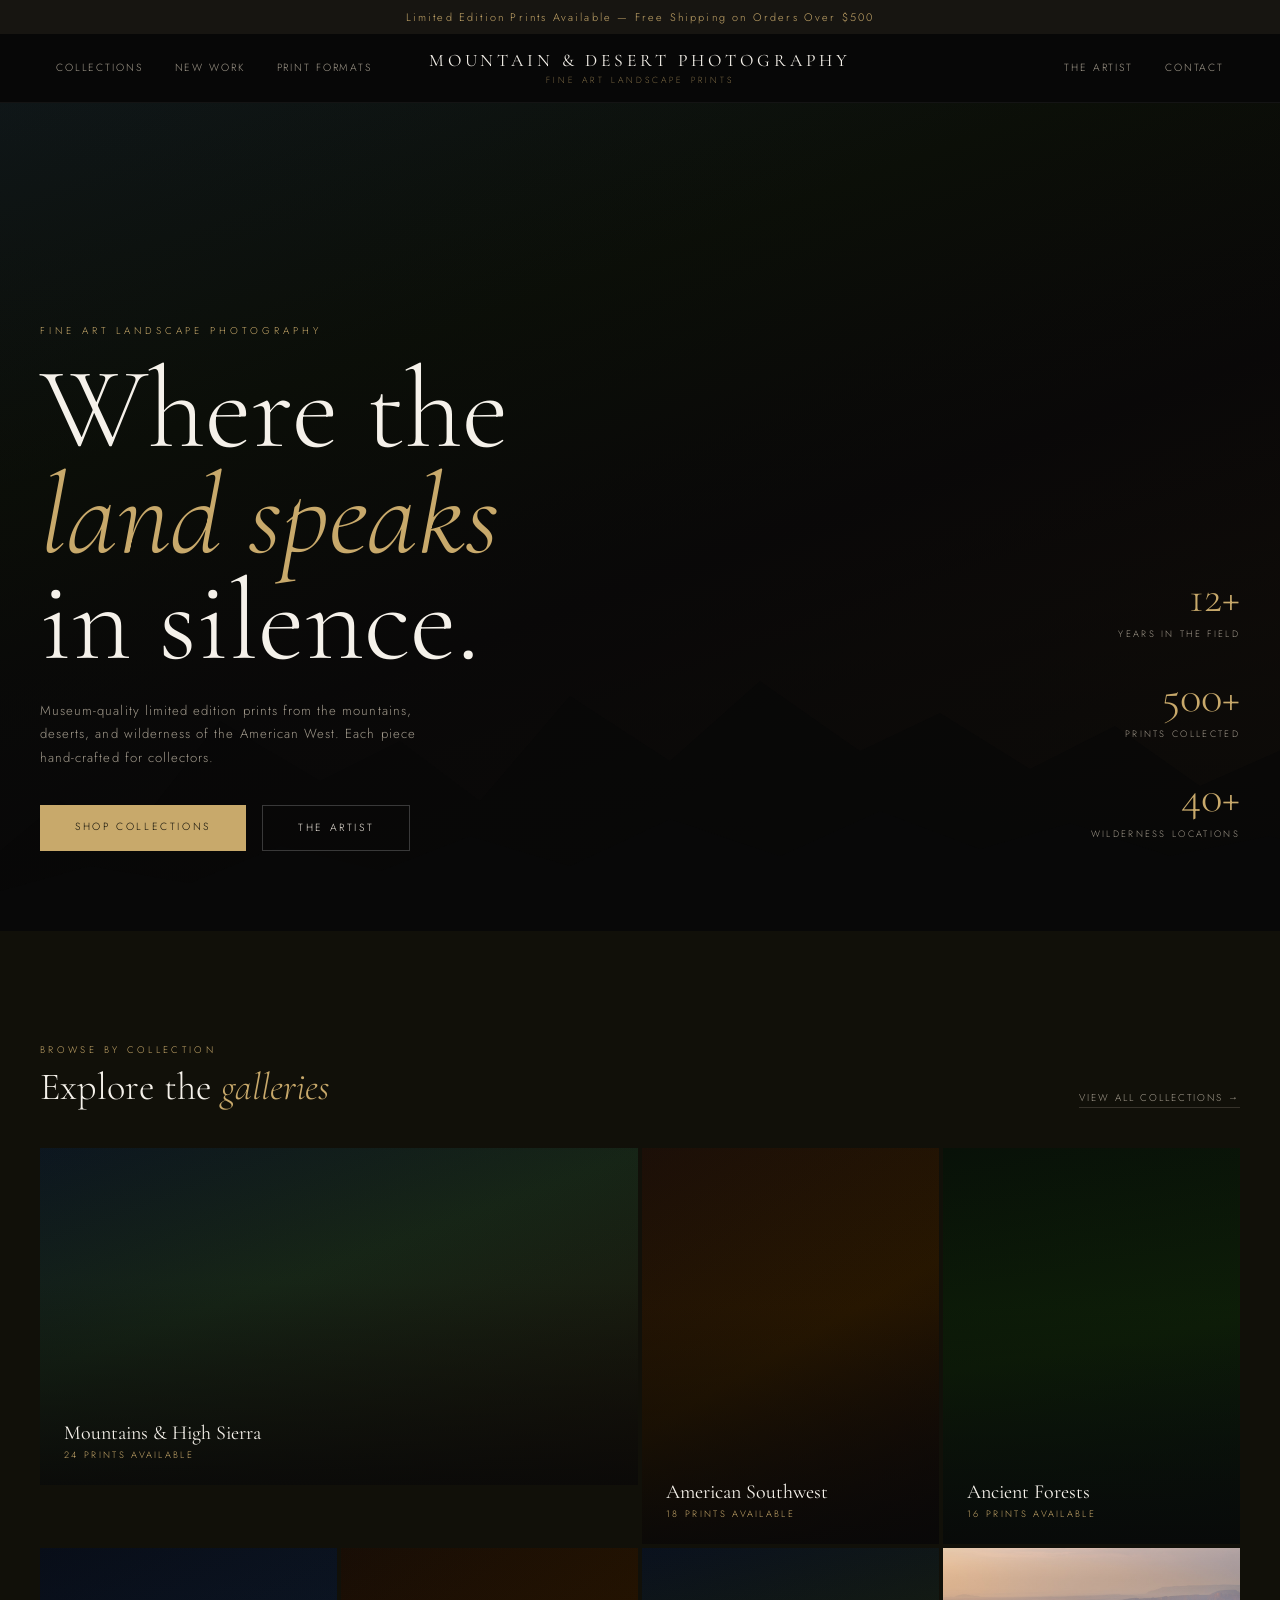
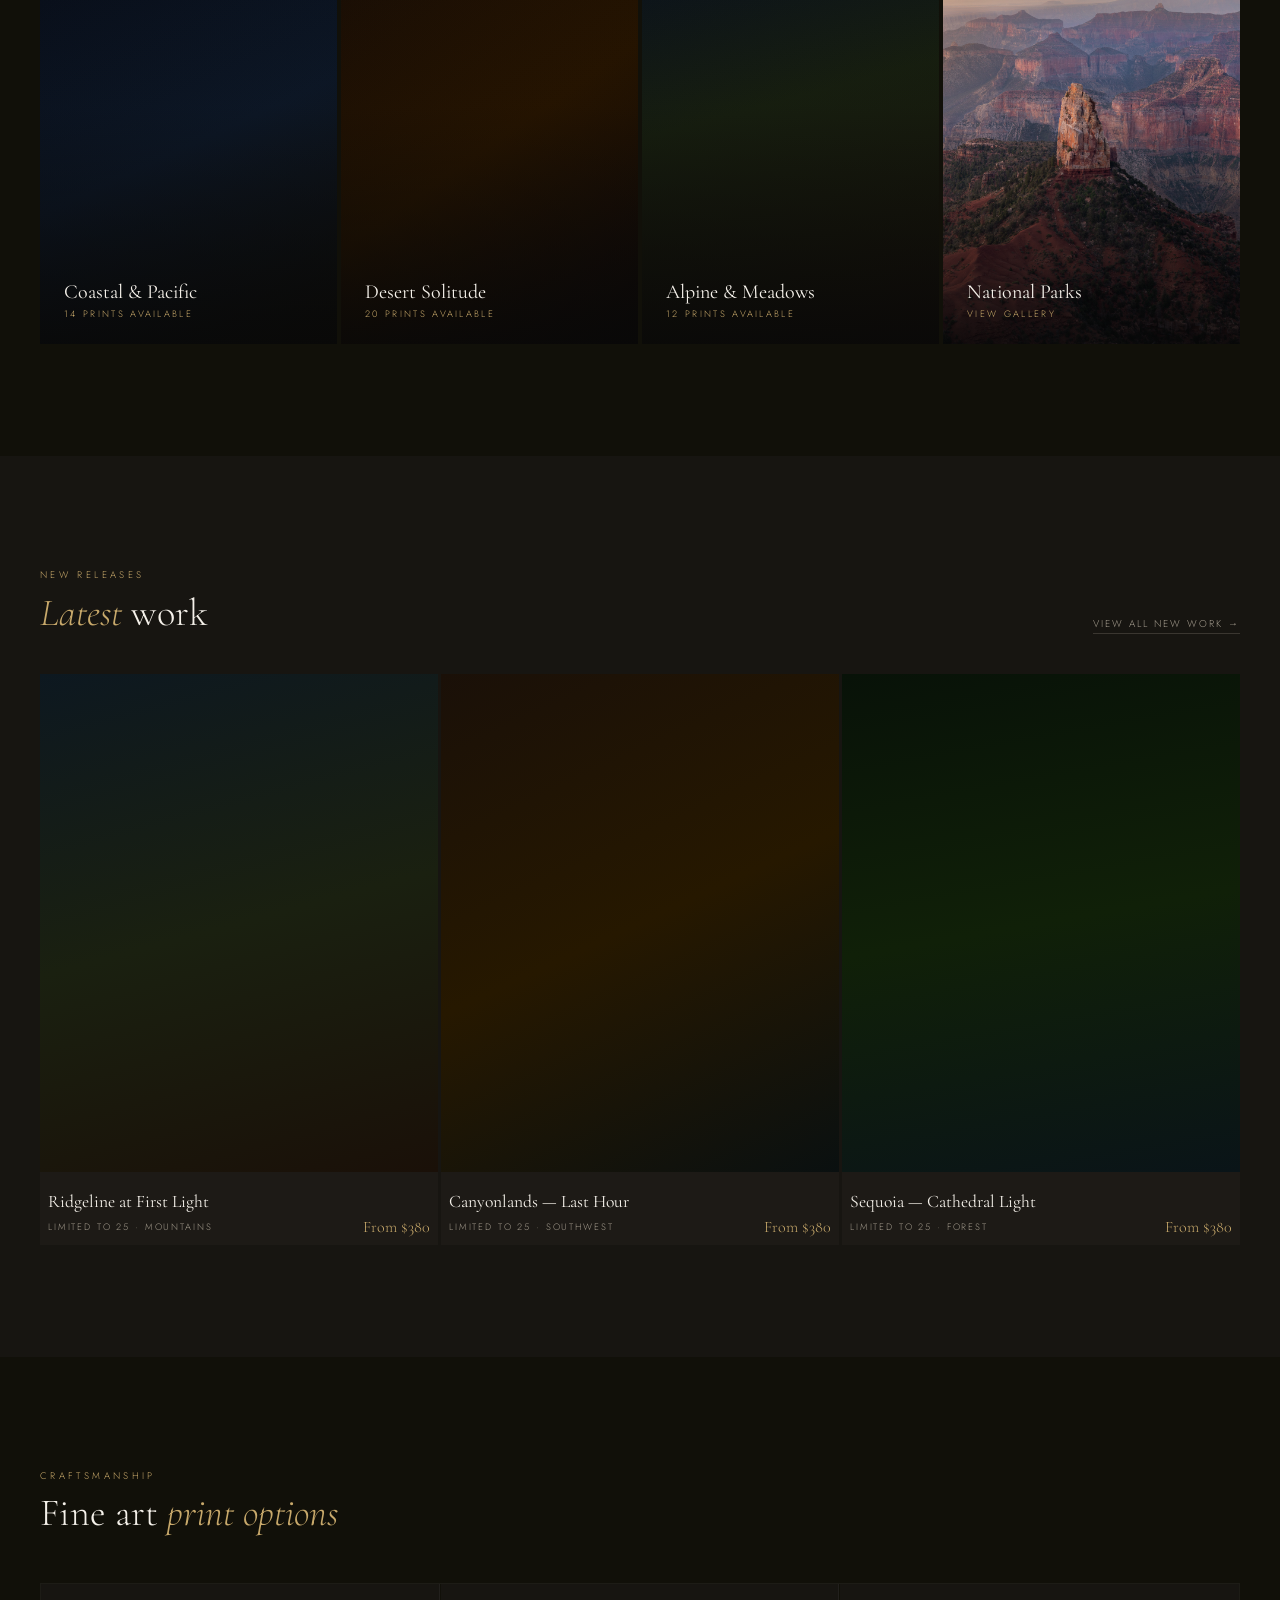
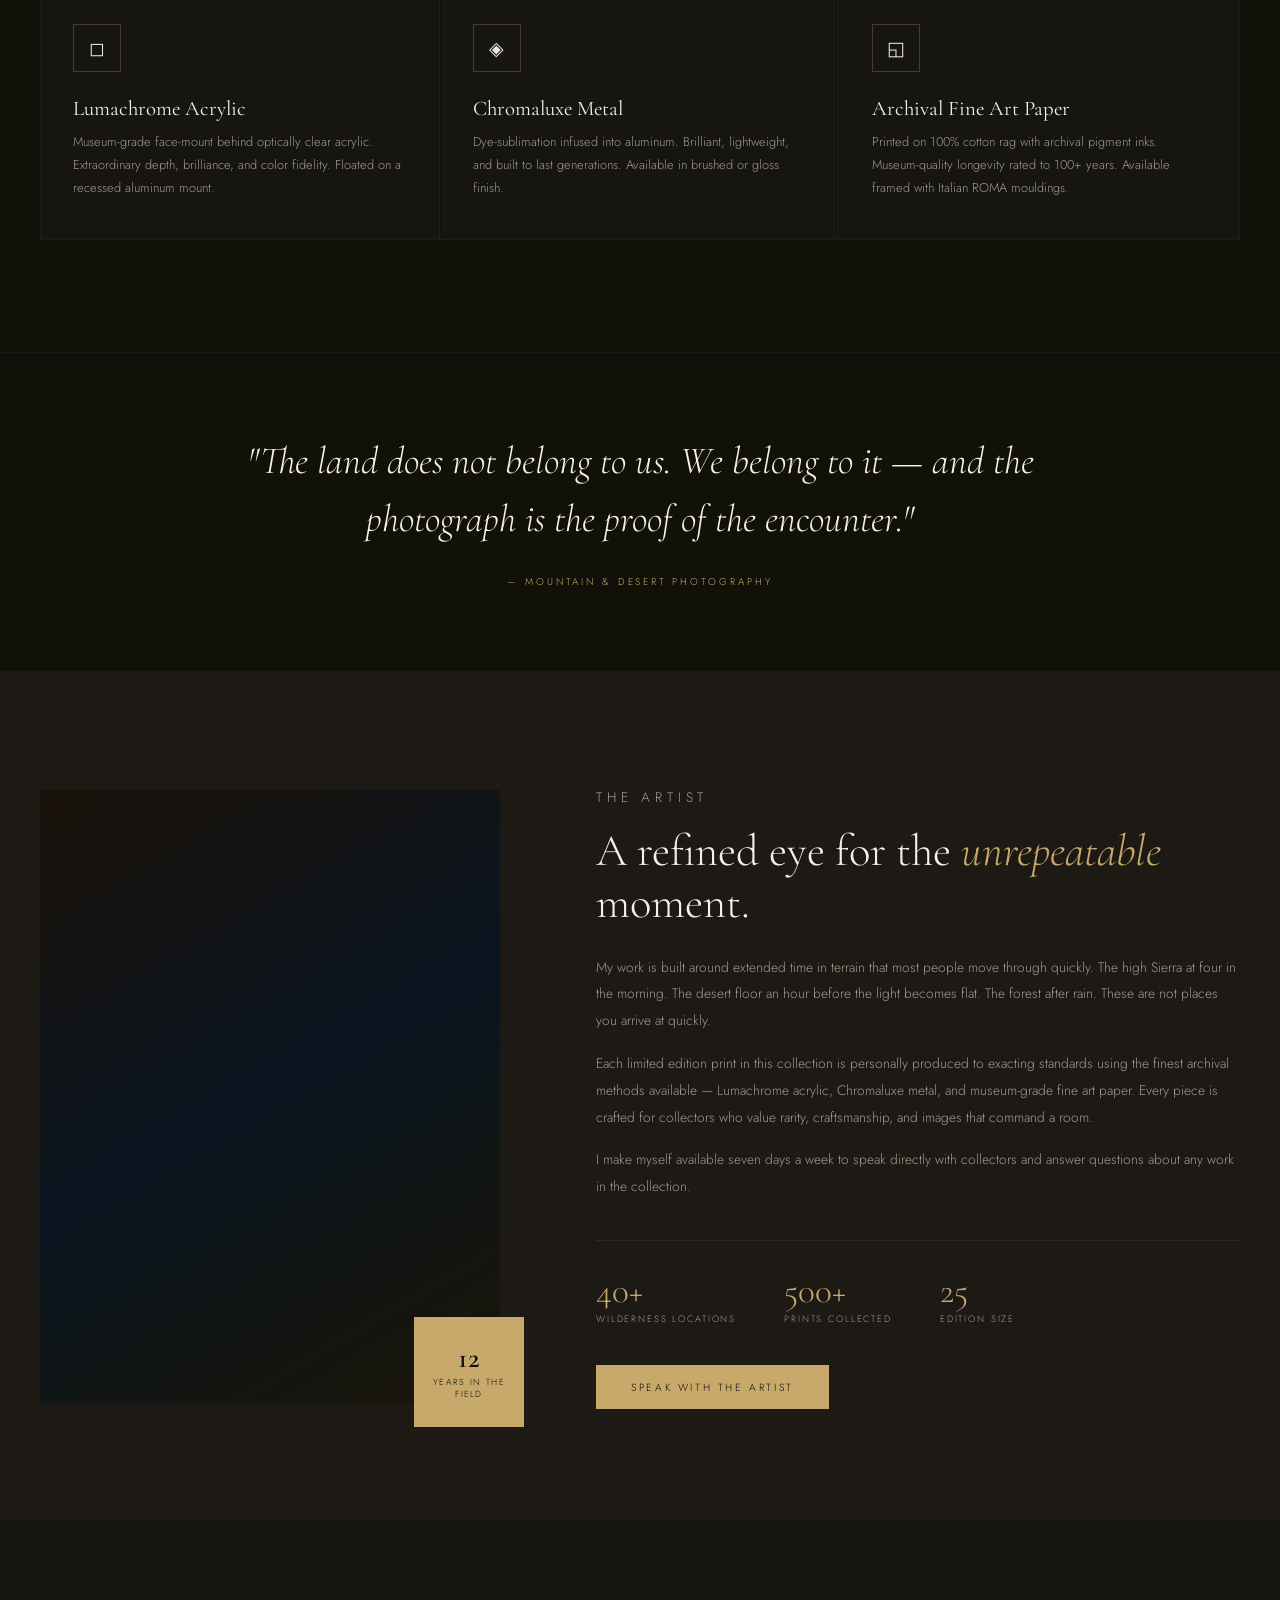
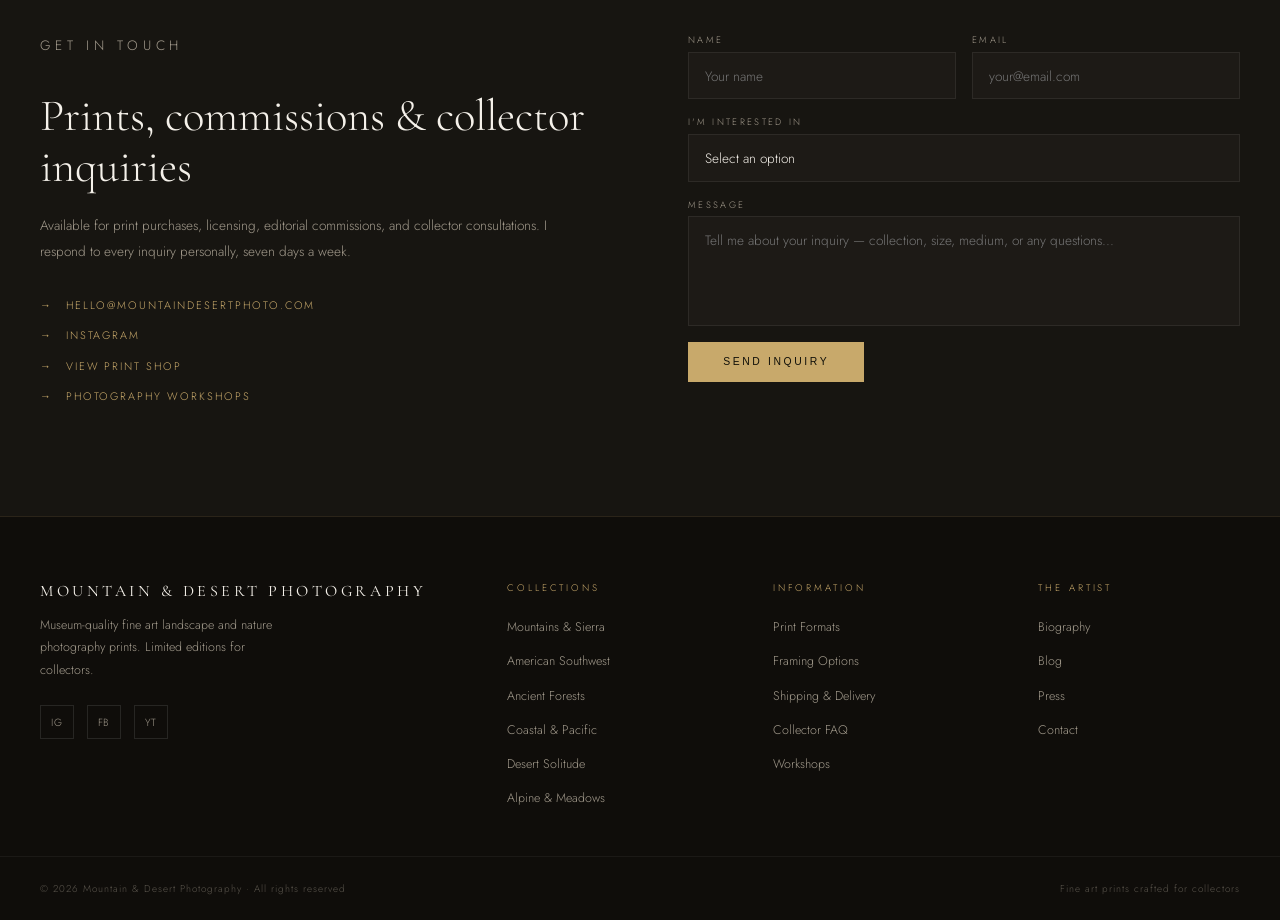
==== commit f7376313: "Update index.html" ====
--- a/index.html
+++ b/index.html
@@ -138,7 +138,7 @@
 		  <div
 			class="coll-bg"
 			style="
-			  background-image:url('assets/images/national-parks/yosemite/yosemite-half-dome-fall-color.jpg');
+			  background-image:url('assets/images/national-parks/grand-canyon/grand-canyon-point-imperial-sunrise.jpg');
 			  background-size:cover;
 			  background-position:center;
 			  width:100%;
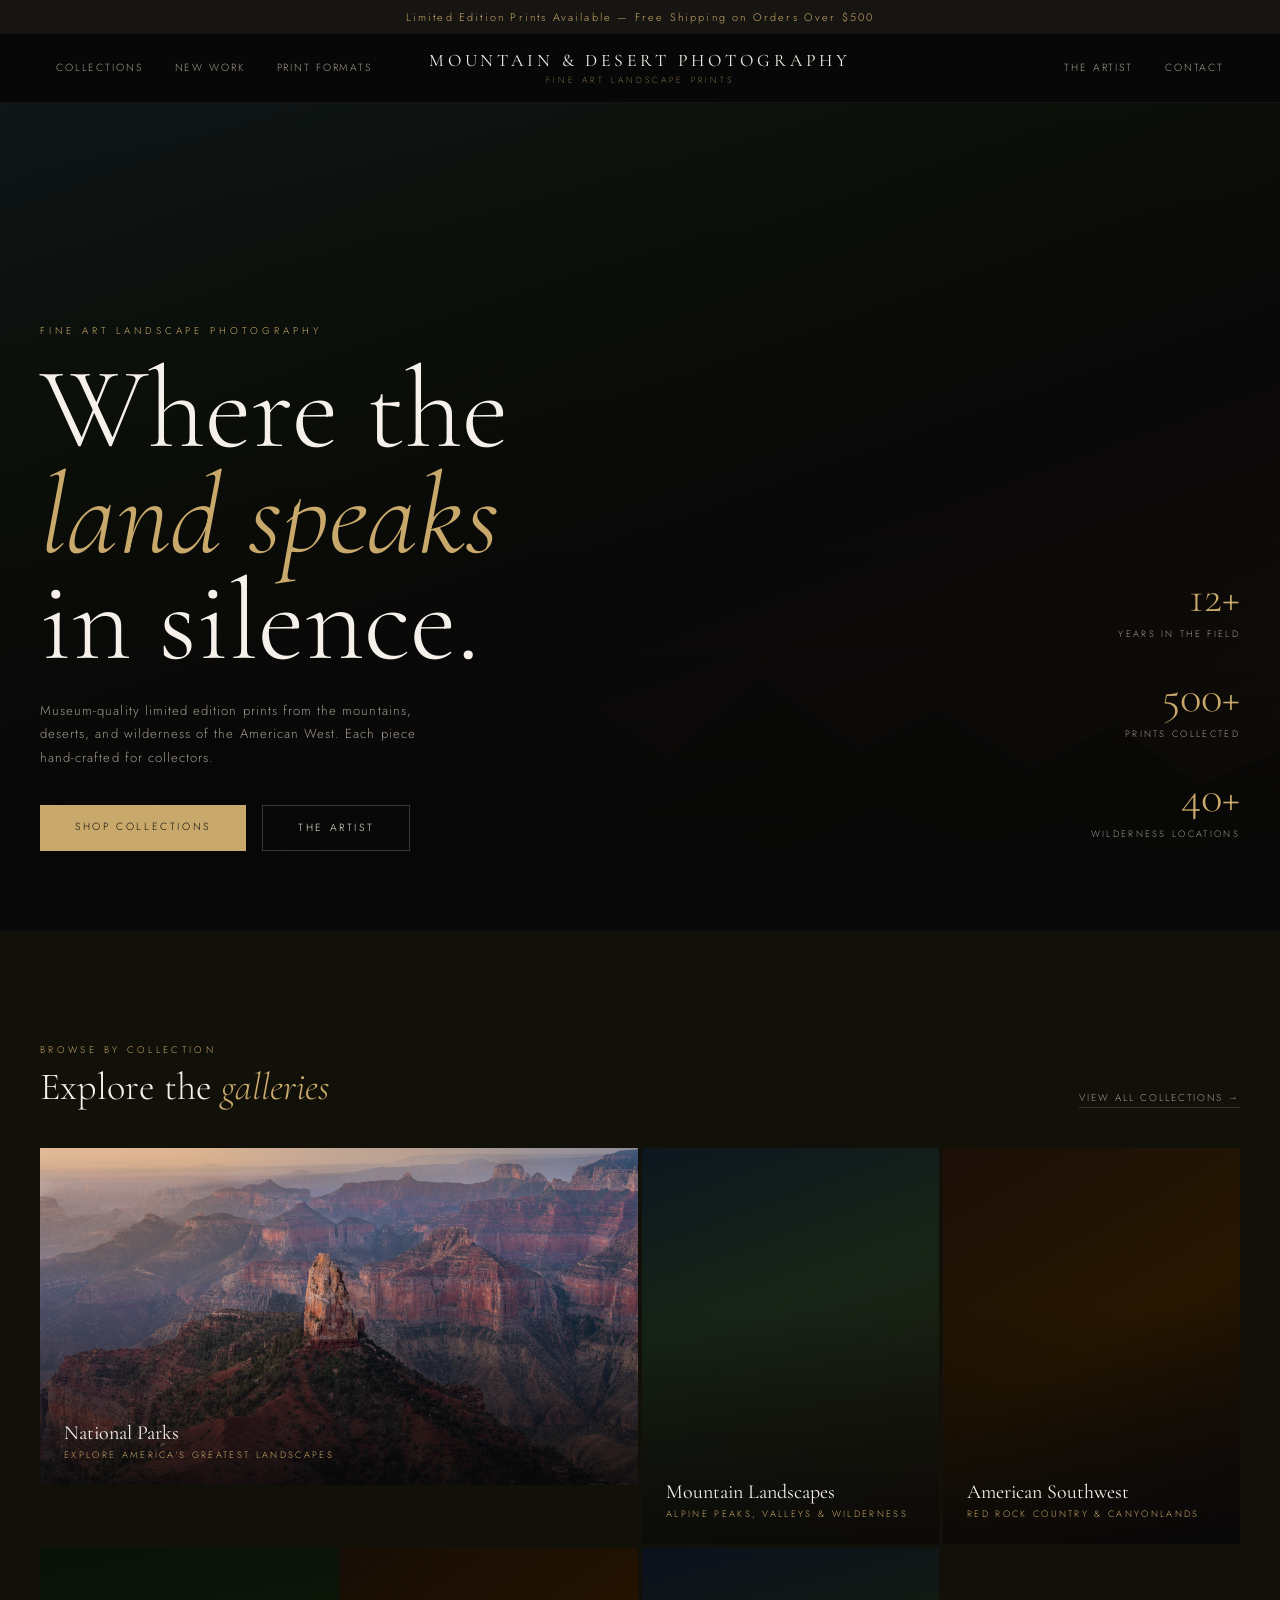
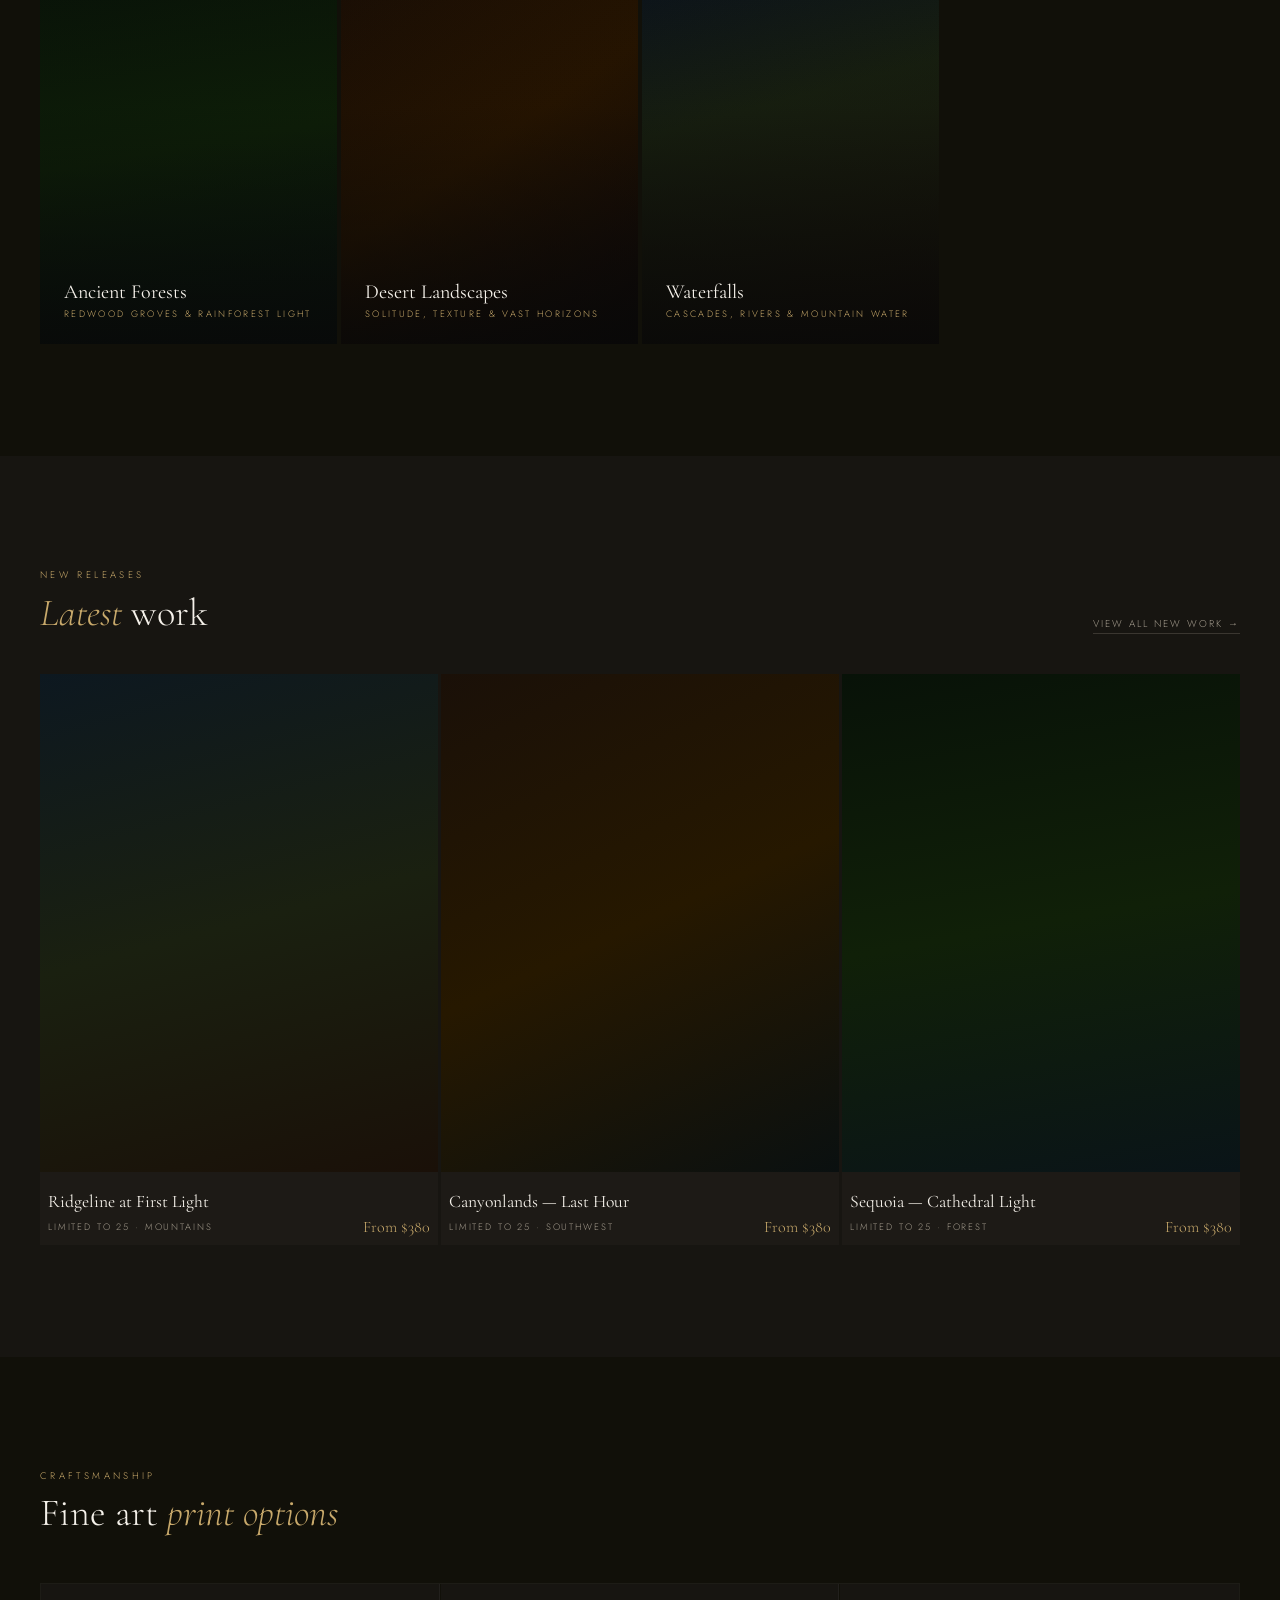
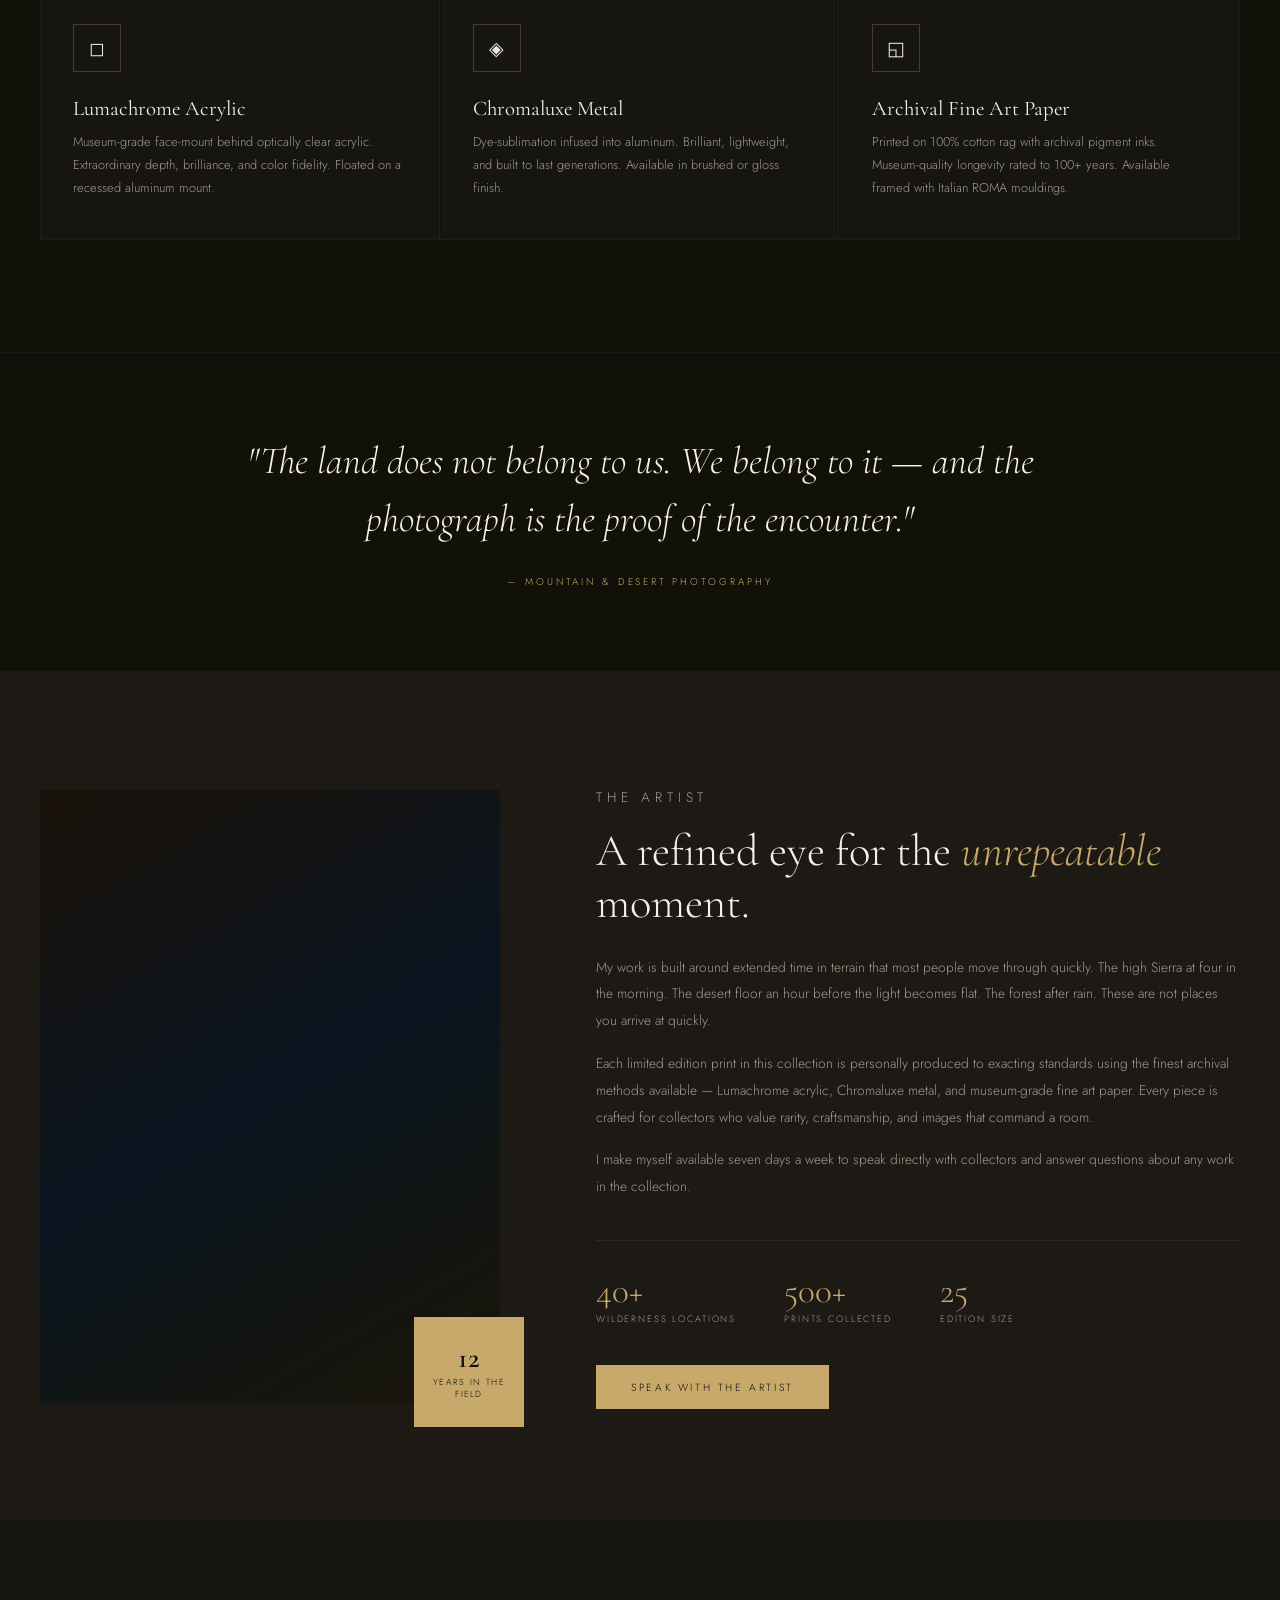
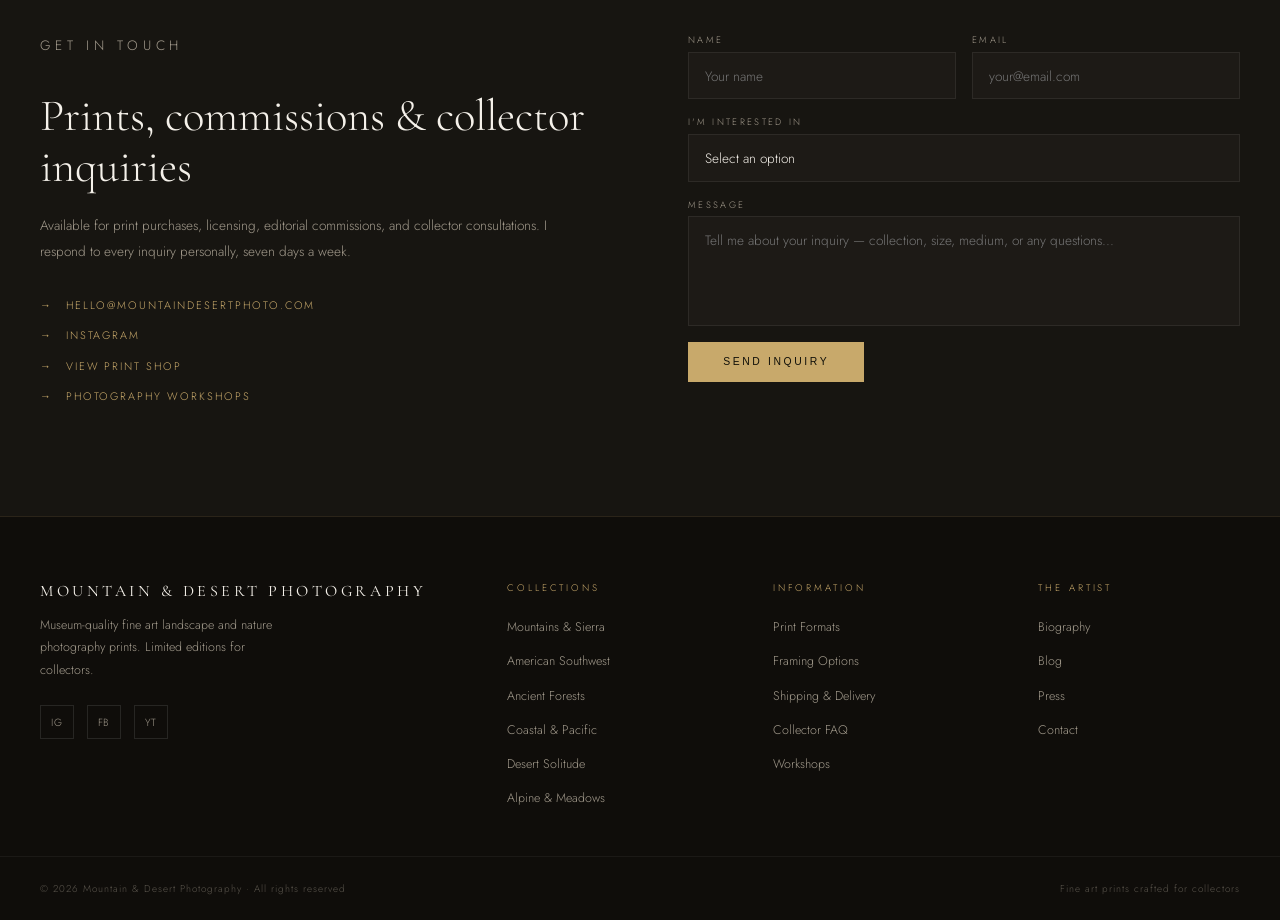
==== commit 1a10ae70: "Adding gallery" ====
--- a/index.html
+++ b/index.html
@@ -79,81 +79,132 @@
     <div style="padding: 0 2.5rem; max-width:1400px; margin: 0 auto;">
       <div class="collections-grid">
 
-        <div class="coll-item wide" onclick="openLB('Mountains & High Sierra', 'Alpine ridgelines, storm light, and the silence of high places.')">
-          <div class="coll-bg cg-mountains"></div>
+        <!-- NATIONAL PARKS -->
+
+        <a href="galleries/national-parks.html" class="coll-item wide">
+
+          <div
+            class="coll-bg"
+            style="
+              background-image:url('assets/images/national-parks/grand-canyon/grand-canyon-point-imperial-sunrise.jpg');
+              background-size:cover;
+              background-position:center;
+            ">
+          </div>
+
           <div class="coll-overlay">
-            <div class="coll-name">Mountains &amp; High Sierra</div>
-            <div class="coll-count">24 prints available</div>
-          </div>
+            <div class="coll-name">National Parks</div>
+            <div class="coll-count">Explore America's Greatest Landscapes</div>
+          </div>
+
           <div class="coll-arrow">↗</div>
-        </div>
-
-        <div class="coll-item" onclick="openLB('American Southwest', 'Canyon country, red rock desert, and ancient silence.')">
-          <div class="coll-bg cg-southwest"></div>
-          <div class="coll-overlay">
-            <div class="coll-name">American Southwest</div>
-            <div class="coll-count">18 prints available</div>
-          </div>
-          <div class="coll-arrow">↗</div>
-        </div>
-
-        <div class="coll-item" onclick="openLB('Ancient Forests', 'Redwood corridors, misty ferns, and cathedral light.')">
-          <div class="coll-bg cg-forest"></div>
-          <div class="coll-overlay">
-            <div class="coll-name">Ancient Forests</div>
-            <div class="coll-count">16 prints available</div>
-          </div>
-          <div class="coll-arrow">↗</div>
-        </div>
-
-        <div class="coll-item" onclick="openLB('Coastal &amp; Pacific', 'Sea stacks, fog-wrapped headlands, and wave-carved shores.')">
-          <div class="coll-bg cg-coastal"></div>
-          <div class="coll-overlay">
-            <div class="coll-name">Coastal &amp; Pacific</div>
-            <div class="coll-count">14 prints available</div>
-          </div>
-          <div class="coll-arrow">↗</div>
-        </div>
-
-        <div class="coll-item" onclick="openLB('Desert Solitude', 'Death Valley, White Sands, and the Mojave under dark skies.')">
-          <div class="coll-bg cg-desert"></div>
-          <div class="coll-overlay">
-            <div class="coll-name">Desert Solitude</div>
-            <div class="coll-count">20 prints available</div>
-          </div>
-          <div class="coll-arrow">↗</div>
-        </div>
-
-        <div class="coll-item" onclick="openLB('Alpine &amp; Meadows', 'Wildflower seasons, subalpine lakes, and the golden hour above treeline.')">
-          <div class="coll-bg cg-alpine"></div>
-          <div class="coll-overlay">
-            <div class="coll-name">Alpine &amp; Meadows</div>
-            <div class="coll-count">12 prints available</div>
-          </div>
-          <div class="coll-arrow">↗</div>
-        </div>
-		
-		<a href="galleries/national-parks.html" class="coll-item">
-
-		  <div
-			class="coll-bg"
-			style="
-			  background-image:url('assets/images/national-parks/grand-canyon/grand-canyon-point-imperial-sunrise.jpg');
-			  background-size:cover;
-			  background-position:center;
-			  width:100%;
-			  height:100%;
-			">
-		  </div>
-
-		  <div class="coll-overlay">
-			<div class="coll-name">National Parks</div>
-			<div class="coll-count">View Gallery</div>
-		  </div>
-
-		  <div class="coll-arrow">↗</div>
-
-		</a>
+
+        </a>
+
+        <!-- MOUNTAINS -->
+
+        <a href="galleries/gallery.html?gallery=mountains"
+          class="coll-item">
+
+            <div class="coll-bg cg-mountains"></div>
+
+            <div class="coll-overlay">
+                <div class="coll-name">
+                    Mountain Landscapes
+                </div>
+
+                <div class="coll-count">
+                    Alpine peaks, valleys & wilderness
+                </div>
+            </div>
+
+            <div class="coll-arrow">↗</div>
+
+        </a>
+
+        <!-- SOUTHWEST -->
+
+        <a href="galleries/gallery.html?gallery=southwest"
+          class="coll-item">
+
+            <div class="coll-bg cg-southwest"></div>
+
+            <div class="coll-overlay">
+                <div class="coll-name">
+                    American Southwest
+                </div>
+
+                <div class="coll-count">
+                    Red rock country & canyonlands
+                </div>
+            </div>
+
+            <div class="coll-arrow">↗</div>
+
+        </a>
+
+        <!-- FORESTS -->
+
+        <a href="galleries/gallery.html?gallery=forest"
+          class="coll-item">
+
+            <div class="coll-bg cg-forest"></div>
+
+            <div class="coll-overlay">
+                <div class="coll-name">
+                    Ancient Forests
+                </div>
+
+                <div class="coll-count">
+                    Redwood groves & rainforest light
+                </div>
+            </div>
+
+            <div class="coll-arrow">↗</div>
+
+        </a>
+
+        <!-- DESERT -->
+
+        <a href="galleries/gallery.html?gallery=desert"
+          class="coll-item">
+
+            <div class="coll-bg cg-desert"></div>
+
+            <div class="coll-overlay">
+                <div class="coll-name">
+                    Desert Landscapes
+                </div>
+
+                <div class="coll-count">
+                    Solitude, texture & vast horizons
+                </div>
+            </div>
+
+            <div class="coll-arrow">↗</div>
+
+        </a>
+
+        <!-- WATERFALLS -->
+
+        <a href="galleries/gallery.html?gallery=waterfalls"
+          class="coll-item">
+
+            <div class="coll-bg cg-alpine"></div>
+
+            <div class="coll-overlay">
+                <div class="coll-name">
+                    Waterfalls
+                </div>
+
+                <div class="coll-count">
+                    Cascades, rivers & mountain water
+                </div>
+            </div>
+
+            <div class="coll-arrow">↗</div>
+
+        </a>
 
       </div>
     </div>
--- a/assets/css/styles.css
+++ b/assets/css/styles.css
@@ -767,19 +767,36 @@
     .lightbox.open { display: flex; }
 
     .lb-close {
-      position: absolute;
-      top: 1.5rem; right: 2rem;
-      font-size: 0.62rem;
-      letter-spacing: 0.3em;
-      text-transform: uppercase;
-      color: var(--dust);
-      background: none;
-      border: none;
-      cursor: pointer;
-      transition: color 0.2s;
-    }
-
-    .lb-close:hover { color: var(--white); }
+      position:absolute;
+      top:24px;
+      right:24px;
+
+      width:44px;
+      height:44px;
+
+      border-radius:50%;
+      border:1px solid rgba(255,255,255,.08);
+
+      background:rgba(255,255,255,.04);
+      backdrop-filter:blur(8px);
+
+      color:rgba(255,255,255,.65);
+
+      font-size:1.2rem;
+
+      display:flex;
+      align-items:center;
+      justify-content:center;
+
+      cursor:pointer;
+
+      transition:.25s ease;
+    }
+
+    .lb-close:hover{
+      background:rgba(255,255,255,.10);
+      color:#fff;
+    }
 
     .lb-img {
       max-width: min(85vw, 1000px);
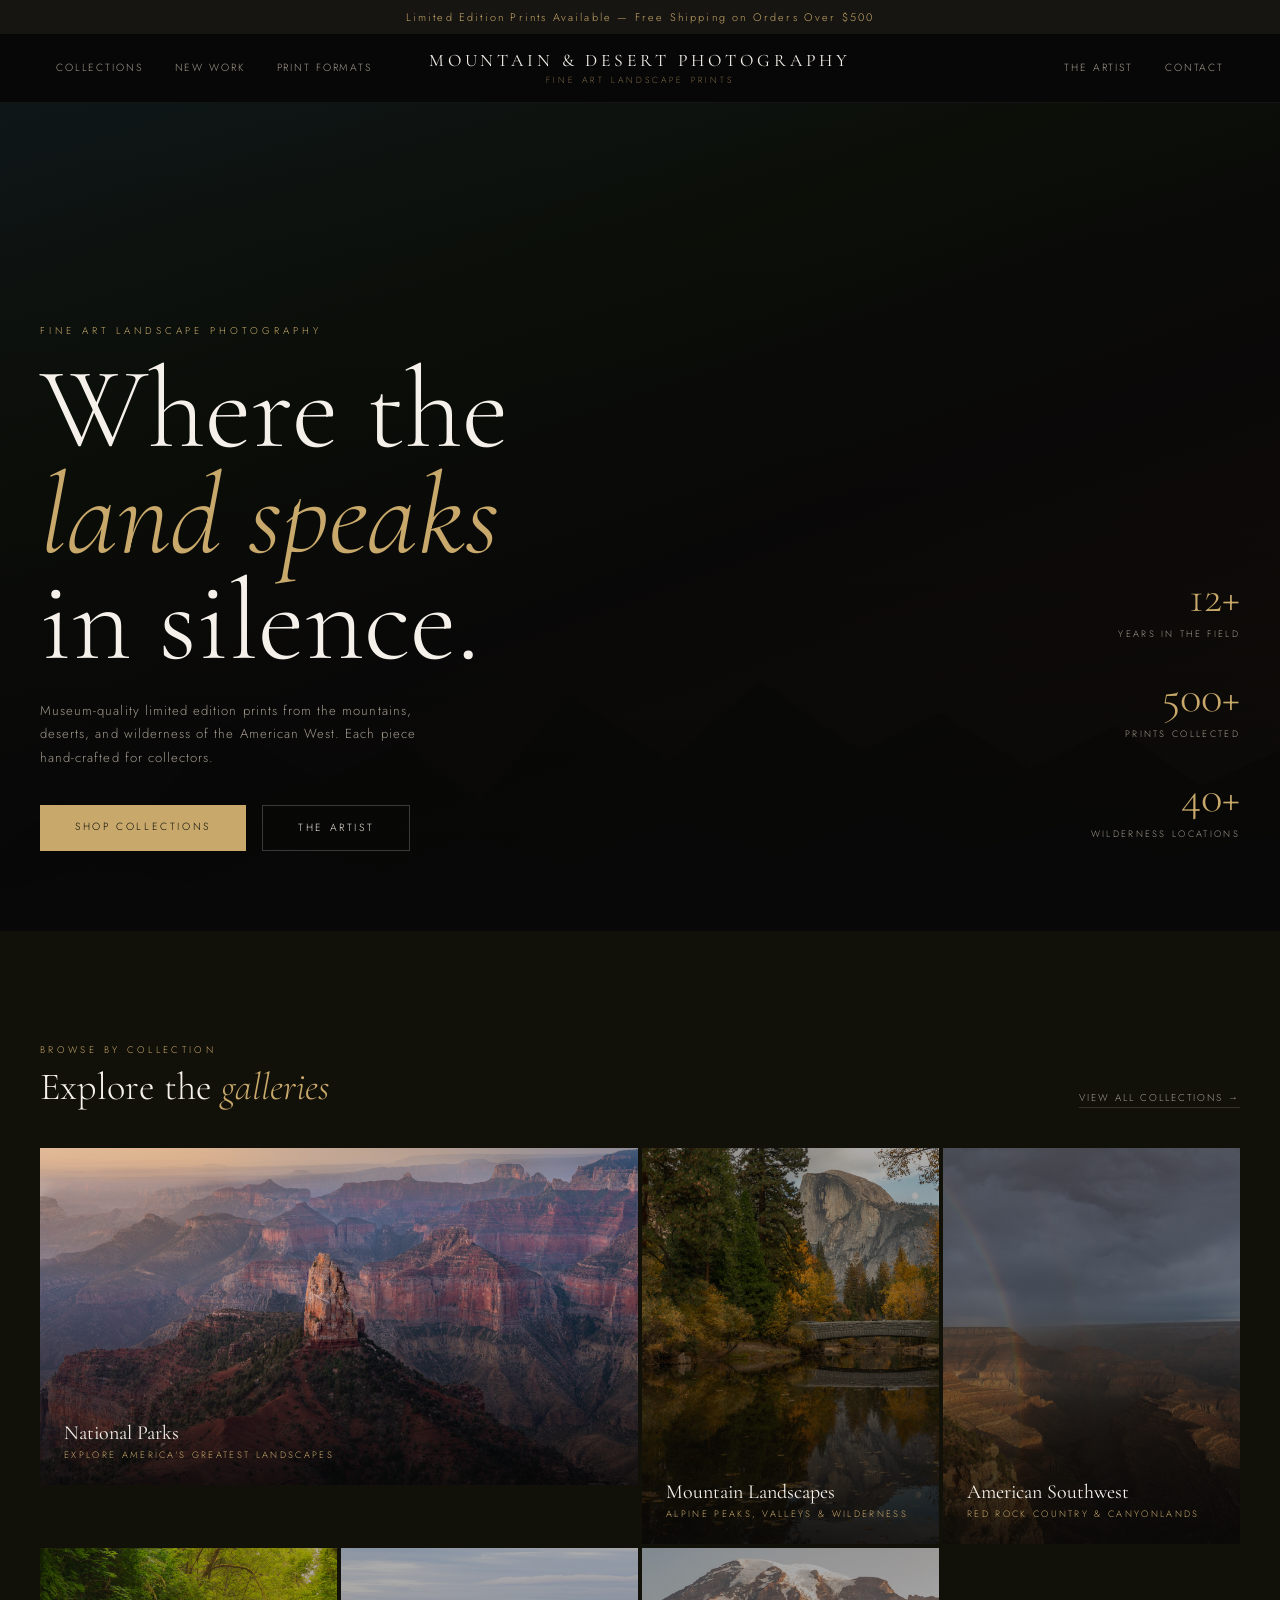
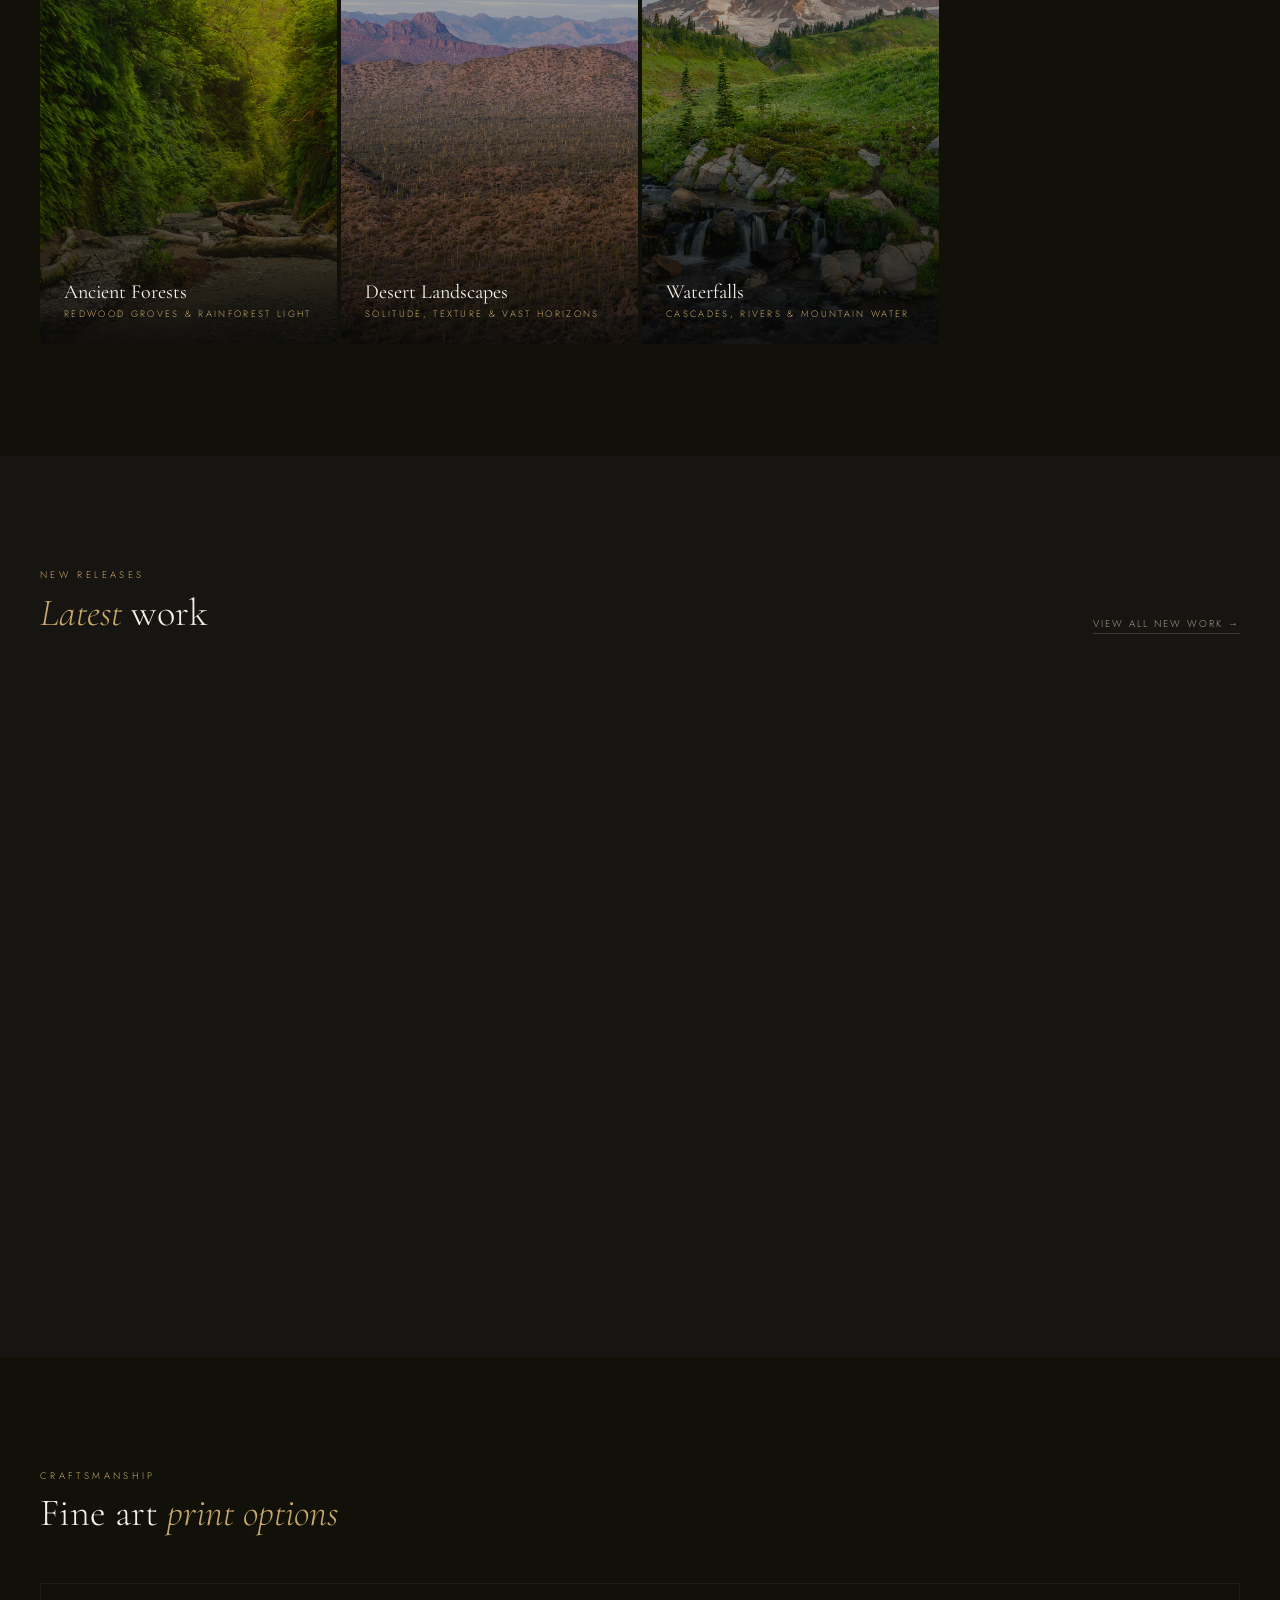
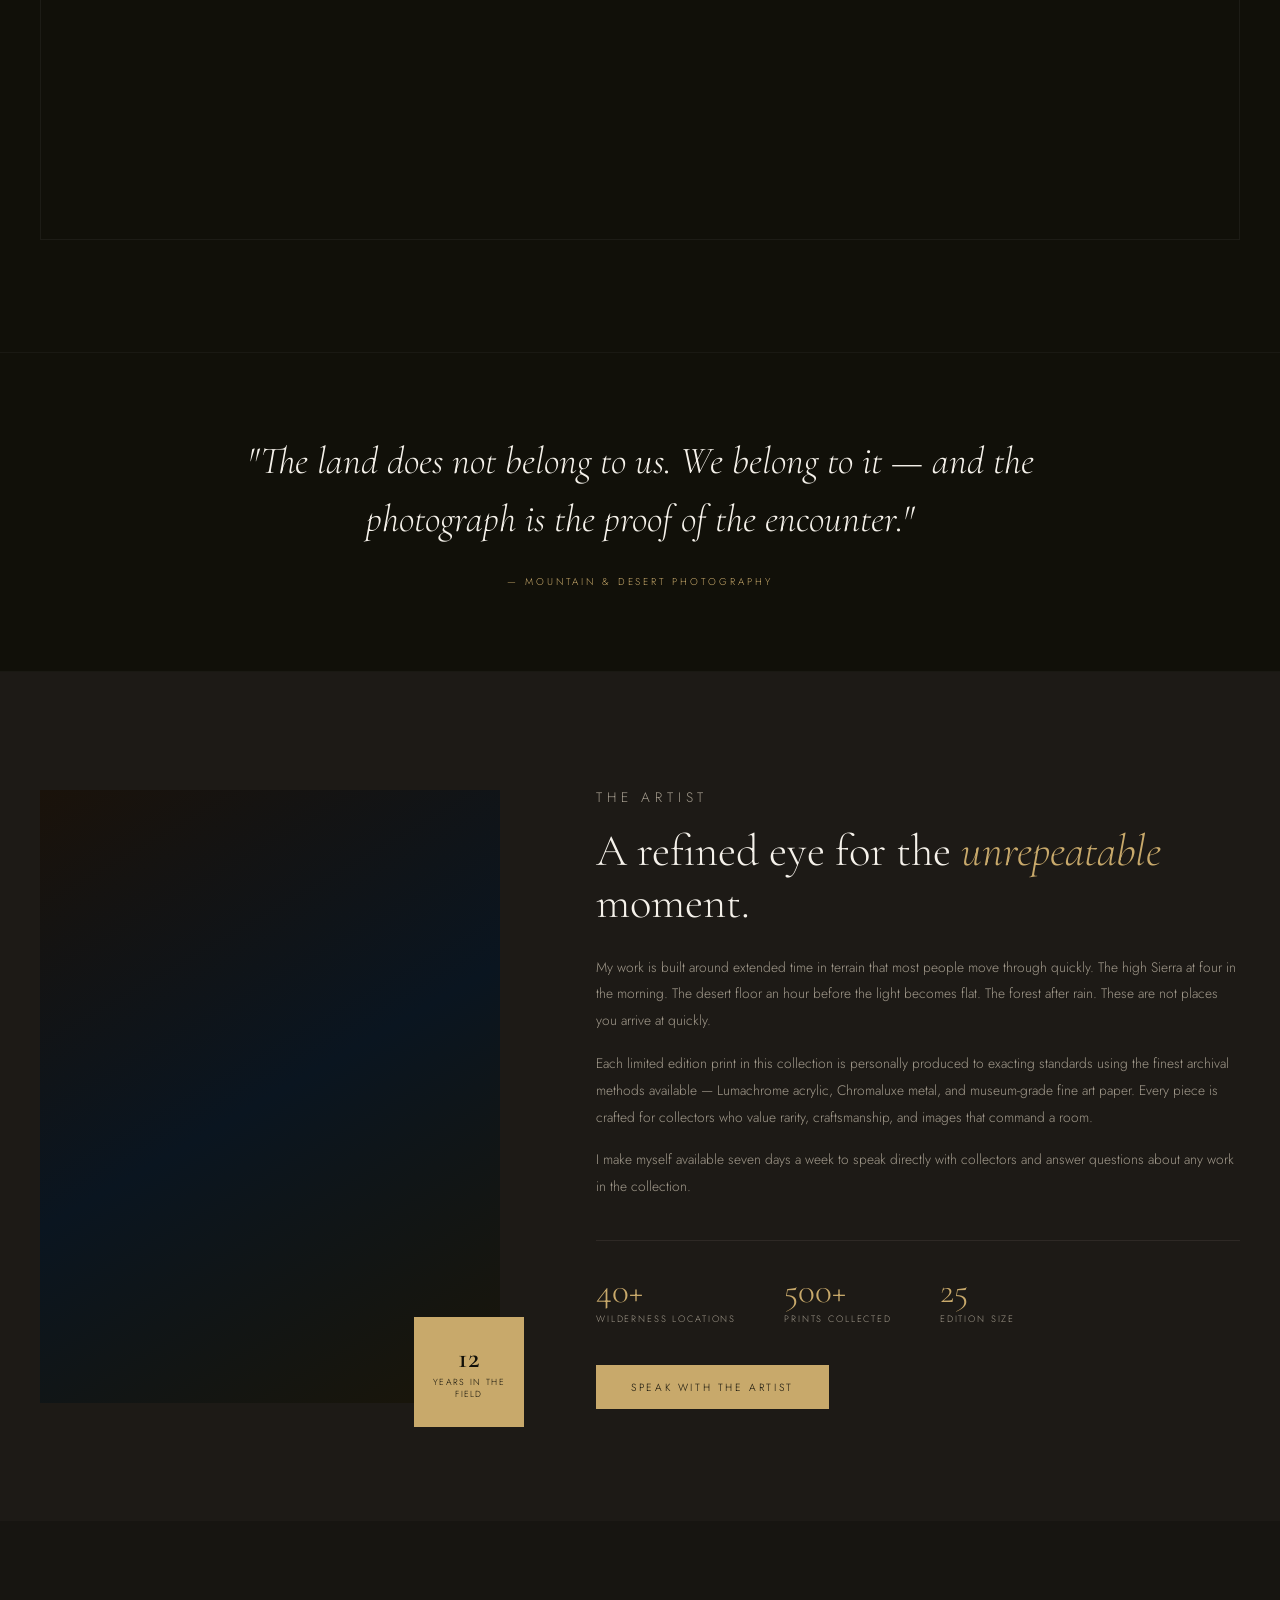
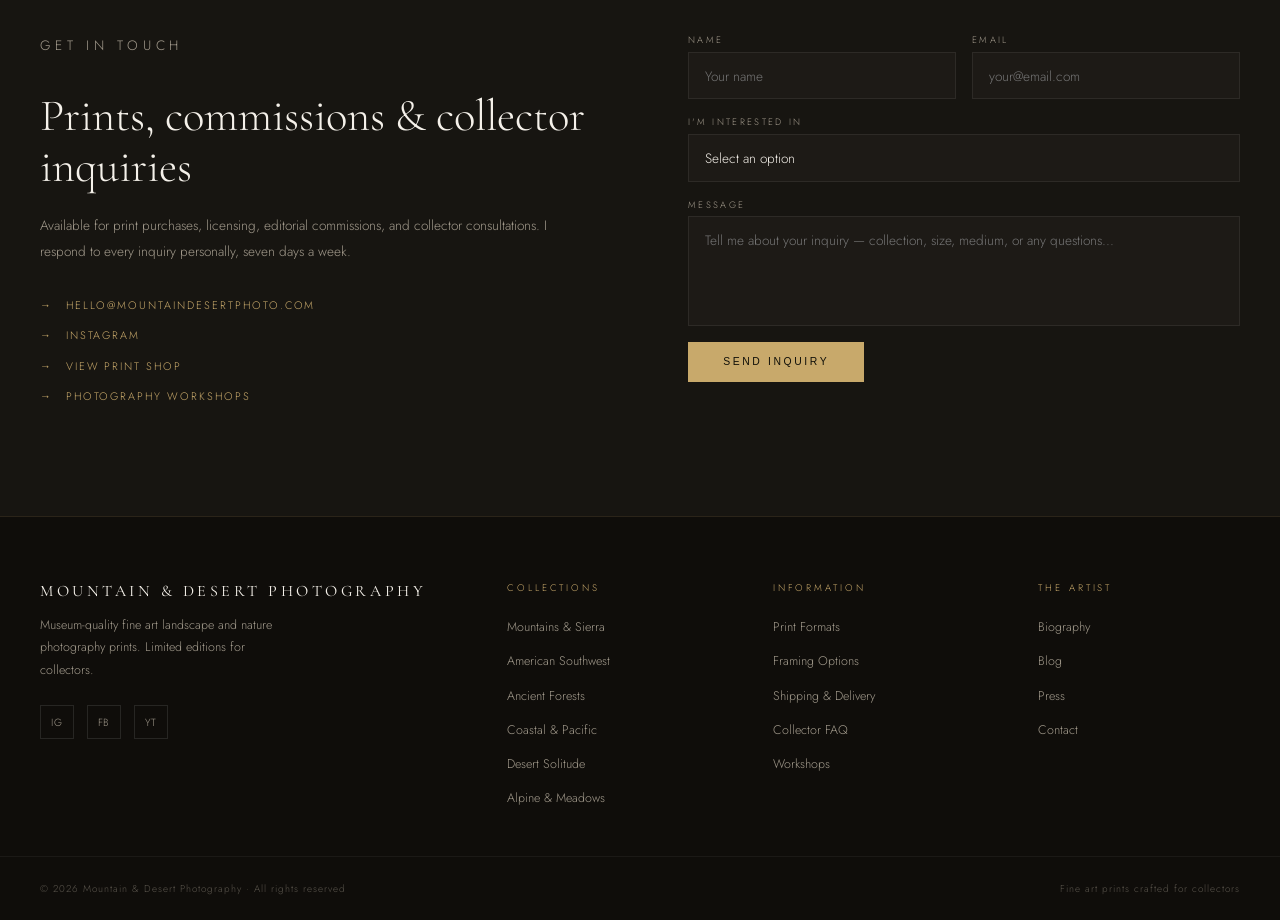
==== commit f3de6c19: "Update index.html" ====
--- a/index.html
+++ b/index.html
@@ -190,7 +190,7 @@
         <a href="galleries/gallery.html?gallery=waterfalls"
           class="coll-item">
 
-            <div class="coll-bg cg-alpine"></div>
+            <div class="coll-bg cg-waterfalls"></div>
 
             <div class="coll-overlay">
                 <div class="coll-name">
--- a/assets/css/styles.css
+++ b/assets/css/styles.css
@@ -307,13 +307,45 @@
 
     .coll-item:hover .coll-bg { transform: scale(1.06); }
 
-    /* Placeholder gradients */
-    .cg-mountains  { background: linear-gradient(160deg, #0d1822 0%, #182818 40%, #1e1408 100%); }
-    .cg-southwest  { background: linear-gradient(150deg, #1e1008 0%, #2a1800 50%, #100808 100%); }
-    .cg-forest     { background: linear-gradient(170deg, #081208 0%, #0e2008 50%, #081510 100%); }
-    .cg-coastal    { background: linear-gradient(155deg, #080e1a 0%, #0d1828 50%, #100e08 100%); }
-    .cg-desert     { background: linear-gradient(145deg, #1a0e05 0%, #281500 50%, #0e0808 100%); }
-    .cg-alpine     { background: linear-gradient(165deg, #0a1220 0%, #182010 40%, #181008 100%); }
+    .cg-mountains{
+        background-image:
+            linear-gradient(rgba(0,0,0,.25), rgba(0,0,0,.35)),
+            url('../images/national-parks/yosemite/yosemite-half-dome-fall-color.jpg');
+        background-size:cover;
+        background-position:center;
+    }
+
+    .cg-southwest{
+        background-image:
+            linear-gradient(rgba(0,0,0,.25), rgba(0,0,0,.35)),
+            url('../images/national-parks/grand-canyon/grand-canyon-storm-rainbow.jpg');
+        background-size:cover;
+        background-position:center;
+    }
+
+    .cg-forest{
+        background-image:
+            linear-gradient(rgba(0,0,0,.25), rgba(0,0,0,.35)),
+            url('../images/national-parks/redwood/redwoods-fern-canyon.jpg');
+        background-size:cover;
+        background-position:center;
+    }
+
+    .cg-desert{
+        background-image:
+            linear-gradient(rgba(0,0,0,.25), rgba(0,0,0,.35)),
+            url('../images/national-parks/saguaro/saguaro-fields.jpg');
+        background-size:cover;
+        background-position:center;
+    }
+
+    .cg-waterfalls{
+        background-image:
+            linear-gradient(rgba(0,0,0,.25), rgba(0,0,0,.35)),
+            url('../images/national-parks/rainier/rainier-calm-sunrise-waterfall.jpg');
+        background-size:cover;
+        background-position:center;
+    }
 
     .coll-overlay {
       position: absolute;
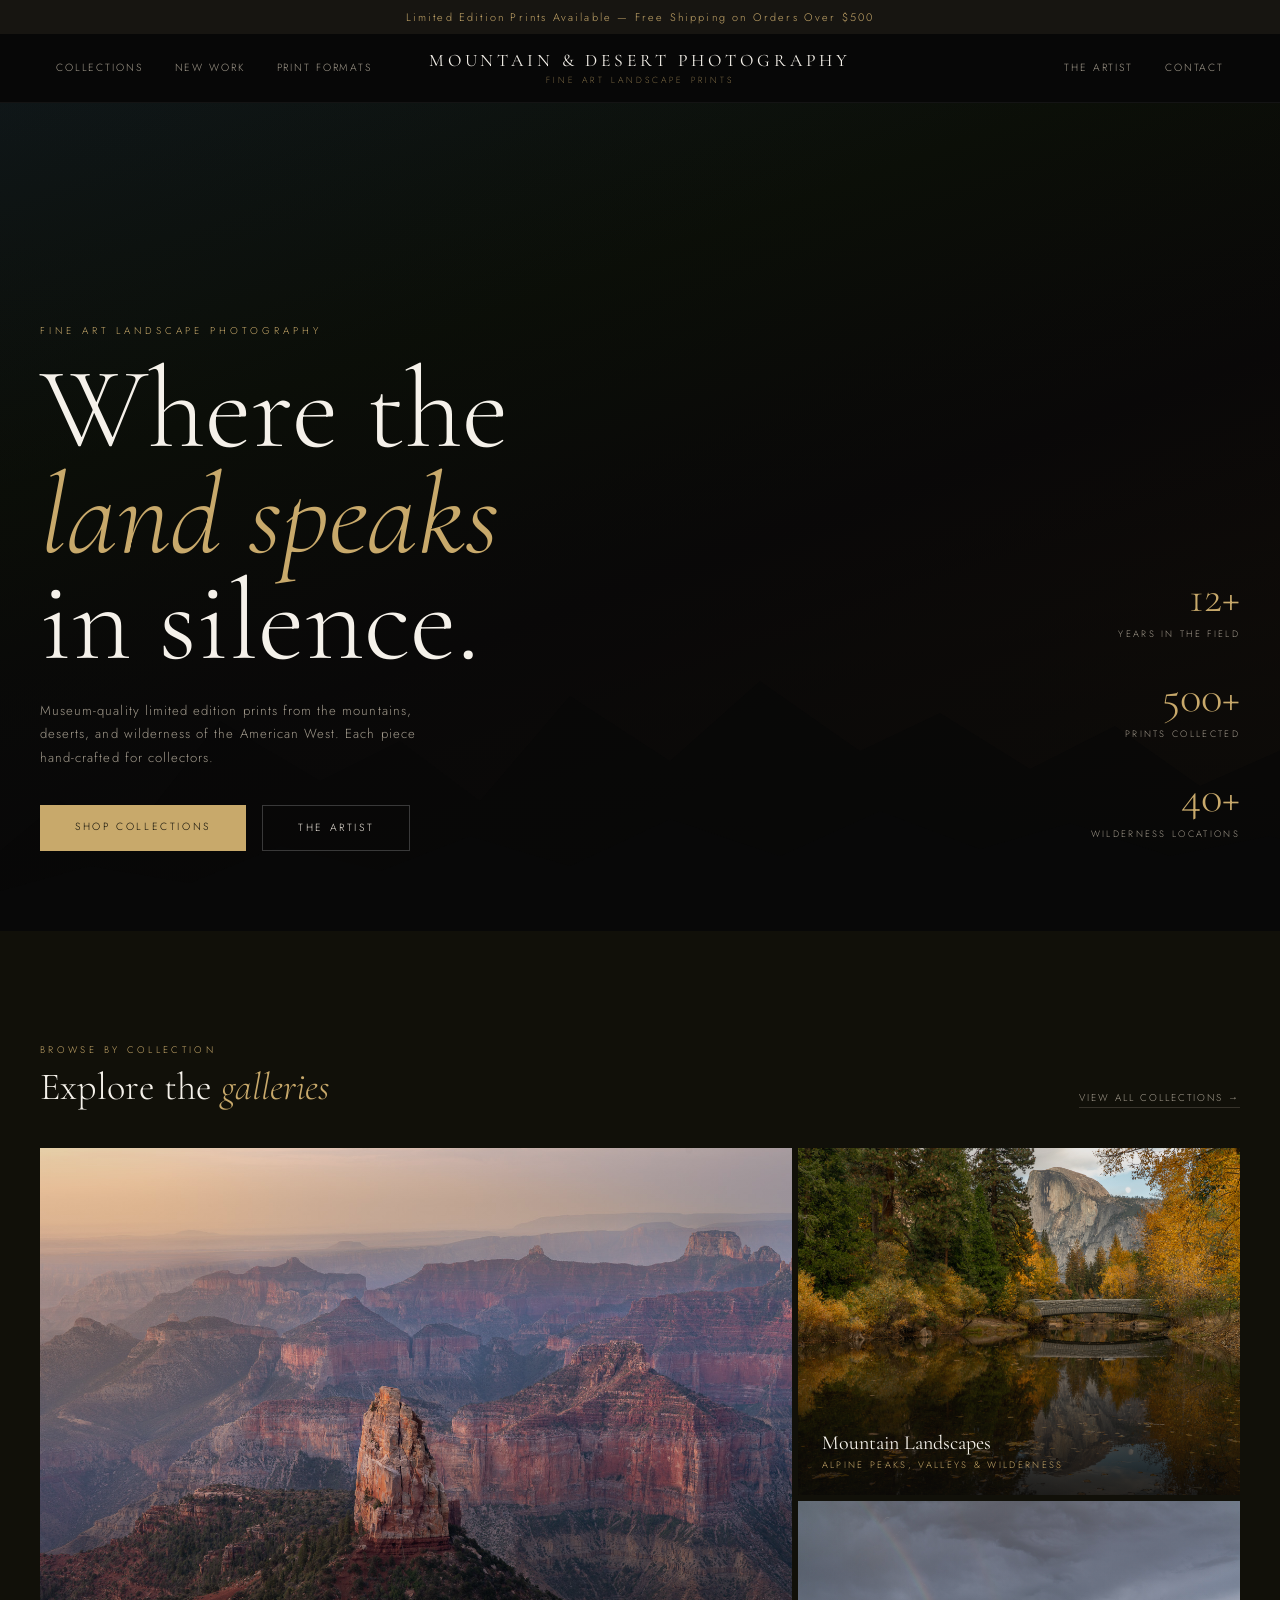
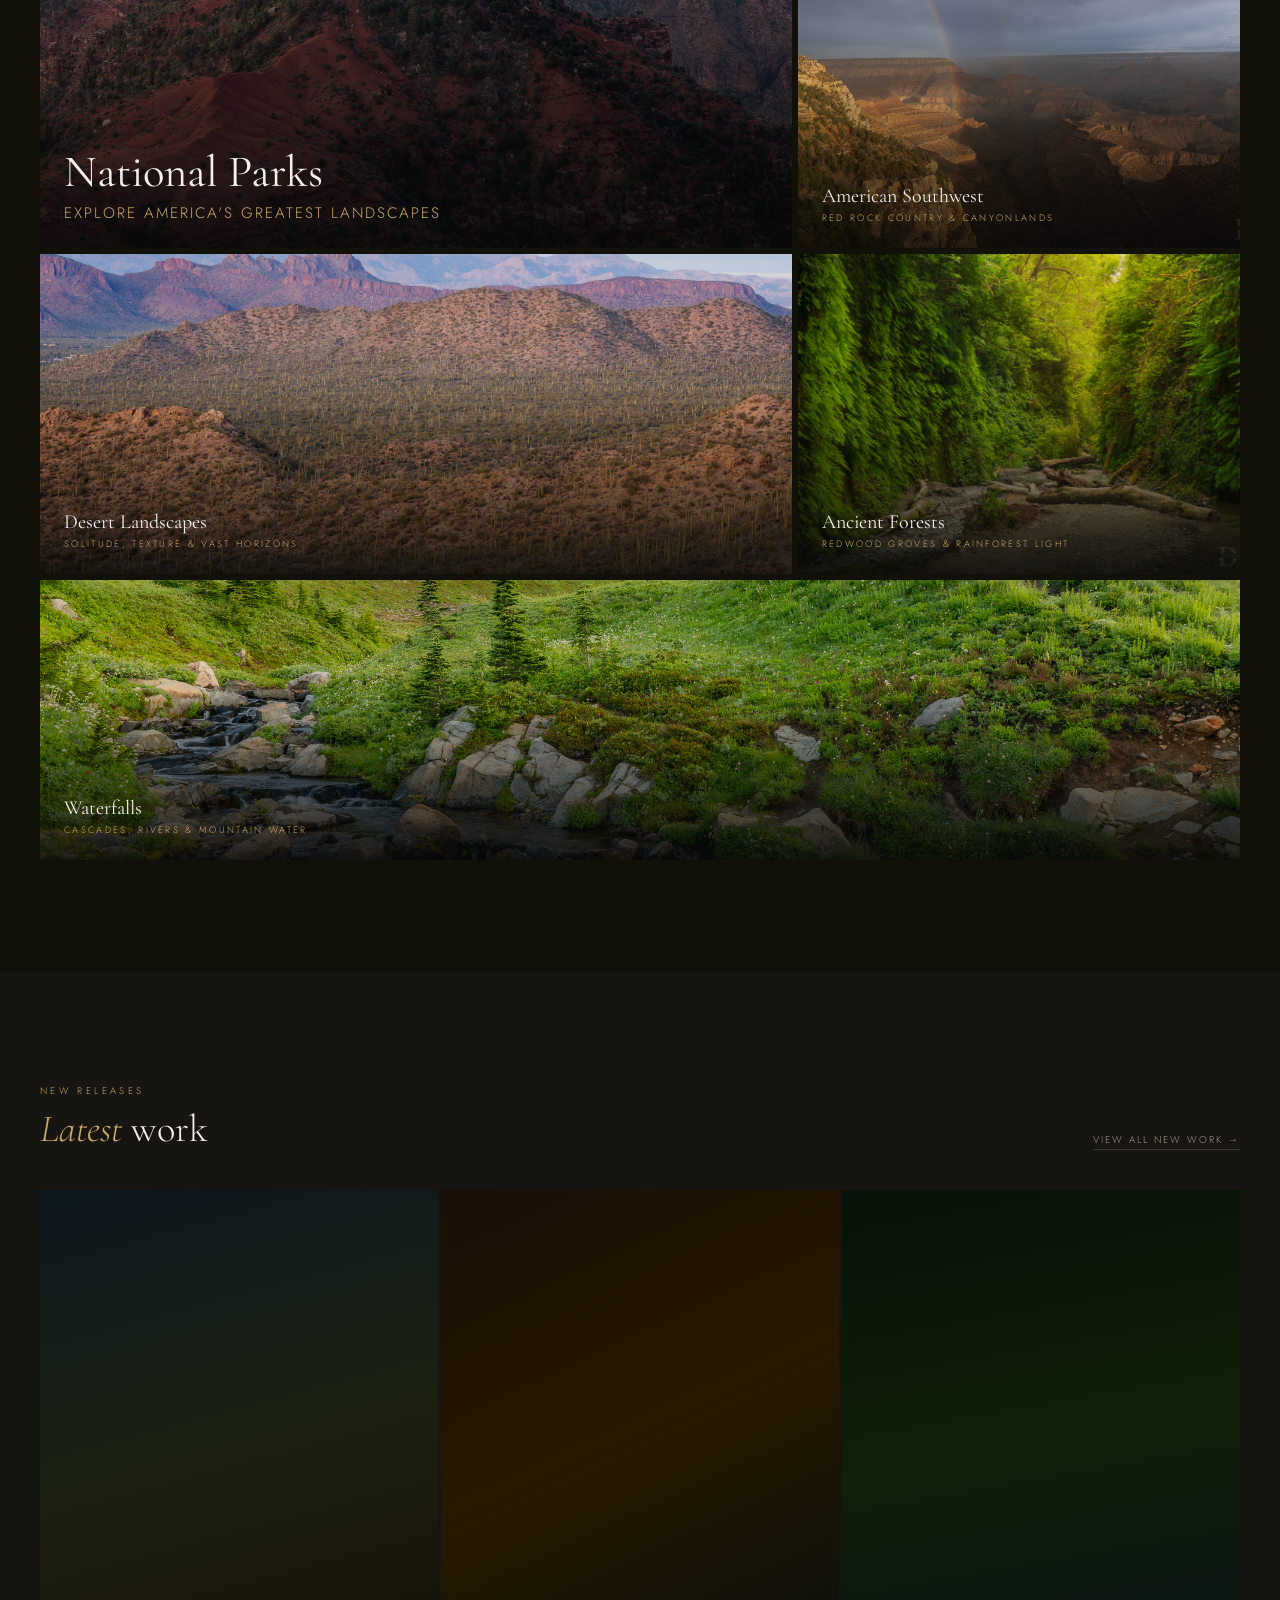
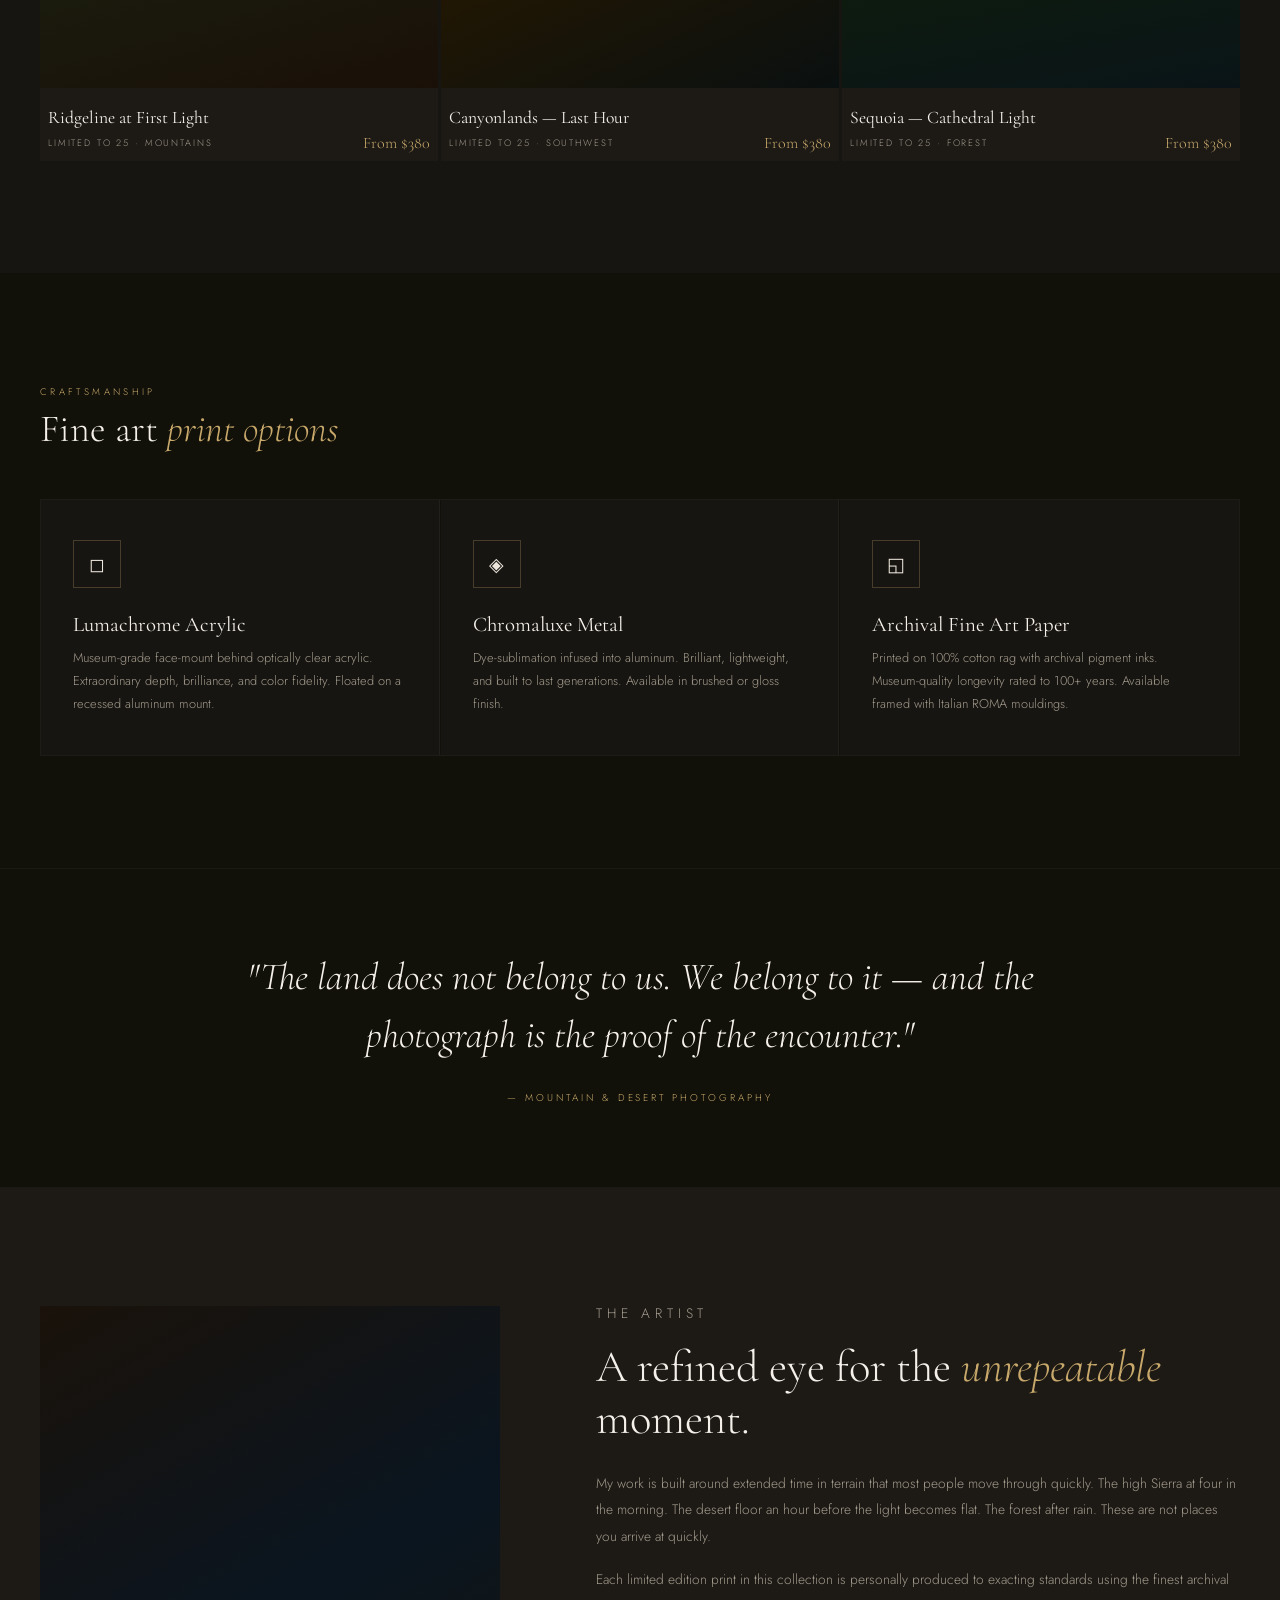
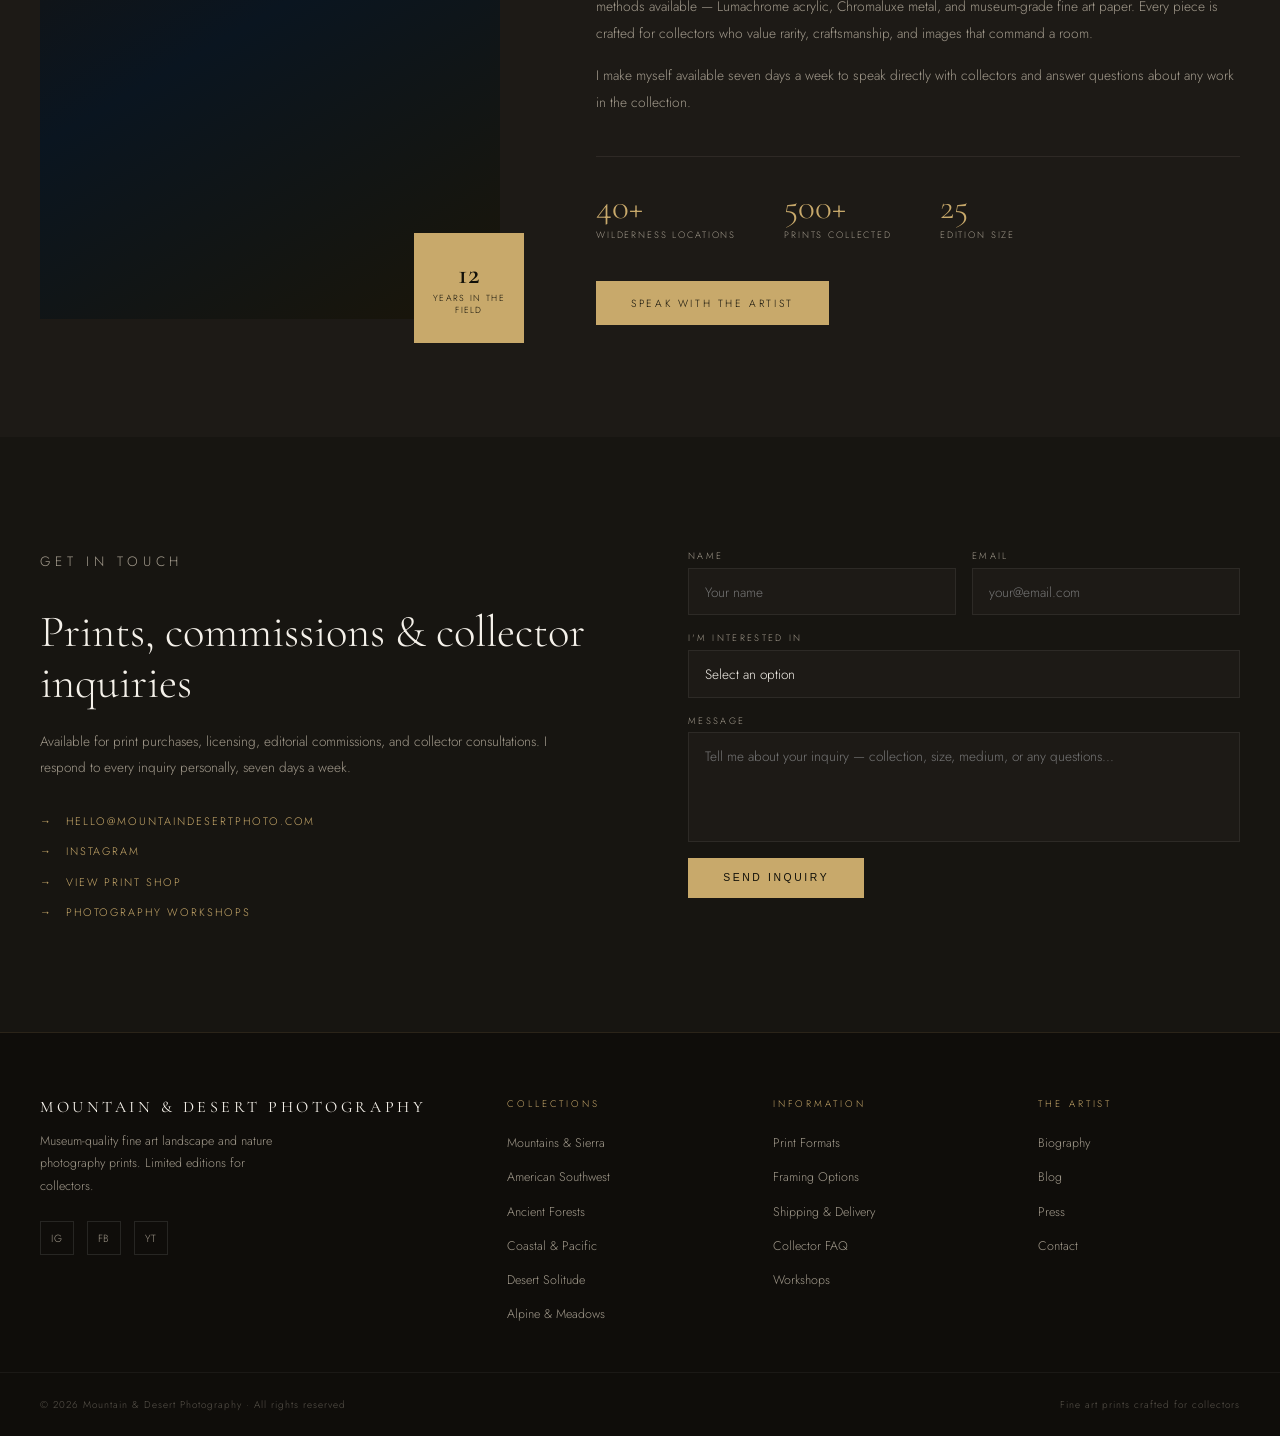
==== commit 25d3021b: "updating layout" ====
--- a/index.html
+++ b/index.html
@@ -81,7 +81,7 @@
 
         <!-- NATIONAL PARKS -->
 
-        <a href="galleries/national-parks.html" class="coll-item wide">
+        <a href="galleries/national-parks.html" class="coll-item parks">
 
           <div
             class="coll-bg"
@@ -103,8 +103,7 @@
 
         <!-- MOUNTAINS -->
 
-        <a href="galleries/gallery.html?gallery=mountains"
-          class="coll-item">
+        <a href="galleries/gallery.html?gallery=mountains" class="coll-item mountains">
 
             <div class="coll-bg cg-mountains"></div>
 
@@ -124,8 +123,7 @@
 
         <!-- SOUTHWEST -->
 
-        <a href="galleries/gallery.html?gallery=southwest"
-          class="coll-item">
+        <a href="galleries/gallery.html?gallery=southwest" class="coll-item southwest">
 
             <div class="coll-bg cg-southwest"></div>
 
@@ -145,8 +143,7 @@
 
         <!-- FORESTS -->
 
-        <a href="galleries/gallery.html?gallery=forest"
-          class="coll-item">
+        <a href="galleries/gallery.html?gallery=forest" class="coll-item forests">
 
             <div class="coll-bg cg-forest"></div>
 
@@ -166,8 +163,7 @@
 
         <!-- DESERT -->
 
-        <a href="galleries/gallery.html?gallery=desert"
-          class="coll-item">
+       <a href="galleries/gallery.html?gallery=desert" class="coll-item desert">
 
             <div class="coll-bg cg-desert"></div>
 
@@ -187,8 +183,7 @@
 
         <!-- WATERFALLS -->
 
-        <a href="galleries/gallery.html?gallery=waterfalls"
-          class="coll-item">
+        <a href="galleries/gallery.html?gallery=waterfalls" class="coll-item waterfalls">
 
             <div class="coll-bg cg-waterfalls"></div>
 
--- a/assets/css/styles.css
+++ b/assets/css/styles.css
@@ -281,23 +281,64 @@
     #collections { padding: 7rem 0; background: var(--black); }
 
     .collections-grid {
-      display: grid;
-      grid-template-columns: repeat(4, 1fr);
-      gap: 4px;
+      display:grid;
+      gap:6px;
+
+      grid-template-columns: 1.7fr 1fr;
+
+      grid-template-areas:
+          "parks mountains"
+          "parks southwest"
+          "desert forests"
+          "waterfalls waterfalls";
     }
 
     .coll-item {
-      position: relative;
-      overflow: hidden;
-      cursor: pointer;
-      aspect-ratio: 3/4;
-      background: var(--ink);
-    }
-
-    .coll-item.wide {
-      grid-column: span 2;
-      aspect-ratio: 16/9;
-    }
+      position:relative;
+      overflow:hidden;
+      cursor:pointer;
+      background:var(--ink);
+    }
+
+    .parks{
+      grid-area:parks;
+      min-height:700px;
+    }
+
+    .mountains{
+      grid-area:mountains;
+      min-height:347px;
+    }
+
+    .southwest{
+      grid-area:southwest;
+      min-height:347px;
+    }
+
+    .desert{
+      grid-area:desert;
+      min-height:320px;
+    }
+
+    .forests{
+      grid-area:forests;
+      min-height:320px;
+    }
+
+    .waterfalls{
+      grid-area:waterfalls;
+      min-height:280px;
+    }
+
+    .parks .coll-name{
+      font-size:2.8rem;
+    }
+
+    .parks .coll-count{
+      font-size:.95rem;
+      letter-spacing:2px;
+    }
+
 
     .coll-bg {
       width: 100%; height: 100%;
@@ -309,7 +350,6 @@
 
     .cg-mountains{
         background-image:
-            linear-gradient(rgba(0,0,0,.25), rgba(0,0,0,.35)),
             url('../images/national-parks/yosemite/yosemite-half-dome-fall-color.jpg');
         background-size:cover;
         background-position:center;
@@ -317,7 +357,6 @@
 
     .cg-southwest{
         background-image:
-            linear-gradient(rgba(0,0,0,.25), rgba(0,0,0,.35)),
             url('../images/national-parks/grand-canyon/grand-canyon-storm-rainbow.jpg');
         background-size:cover;
         background-position:center;
@@ -325,7 +364,6 @@
 
     .cg-forest{
         background-image:
-            linear-gradient(rgba(0,0,0,.25), rgba(0,0,0,.35)),
             url('../images/national-parks/redwood/redwoods-fern-canyon.jpg');
         background-size:cover;
         background-position:center;
@@ -333,7 +371,6 @@
 
     .cg-desert{
         background-image:
-            linear-gradient(rgba(0,0,0,.25), rgba(0,0,0,.35)),
             url('../images/national-parks/saguaro/saguaro-fields.jpg');
         background-size:cover;
         background-position:center;
@@ -341,7 +378,6 @@
 
     .cg-waterfalls{
         background-image:
-            linear-gradient(rgba(0,0,0,.25), rgba(0,0,0,.35)),
             url('../images/national-parks/rainier/rainier-calm-sunrise-waterfall.jpg');
         background-size:cover;
         background-position:center;
@@ -857,8 +893,25 @@
       .nav-left, .nav-right { display: none; }
       .nav-inner { grid-template-columns: 1fr; justify-items: center; }
 
-      .collections-grid { grid-template-columns: repeat(2, 1fr); }
-      .coll-item.wide { grid-column: span 2; }
+      .collections-grid {
+        grid-template-columns: 1fr;
+        grid-template-areas:
+            "parks"
+            "mountains"
+            "southwest"
+            "desert"
+            "forests"
+            "waterfalls";
+      }
+
+      .parks,
+      .mountains,
+      .southwest,
+      .desert,
+      .forests,
+      .waterfalls {
+          min-height: 320px;
+        }
 
       .artist-inner { grid-template-columns: 1fr; }
       .artist-img-wrap { max-width: 420px; margin-bottom: 3rem; }
@@ -873,8 +926,31 @@
       .section-wrap { padding: 0 1.2rem; }
       #collections, #featured, #formats, #artist, #contact { padding: 5rem 0; }
 
-      .collections-grid { grid-template-columns: 1fr 1fr; gap: 3px; }
-      .coll-item.wide { grid-column: span 2; }
+      .collections-grid {
+        grid-template-columns: 1fr;
+        gap: 4px;
+
+        grid-template-areas:
+            "parks"
+            "mountains"
+            "southwest"
+            "desert"
+            "forests"
+            "waterfalls";
+    }
+
+      .parks,
+      .mountains,
+      .southwest,
+      .desert,
+      .forests,
+      .waterfalls {
+          min-height: 260px;
+      }
+
+    .parks .coll-name {
+        font-size: 2rem;
+    }
 
       .featured-grid { grid-template-columns: 1fr; }
       .formats-grid { grid-template-columns: 1fr; }
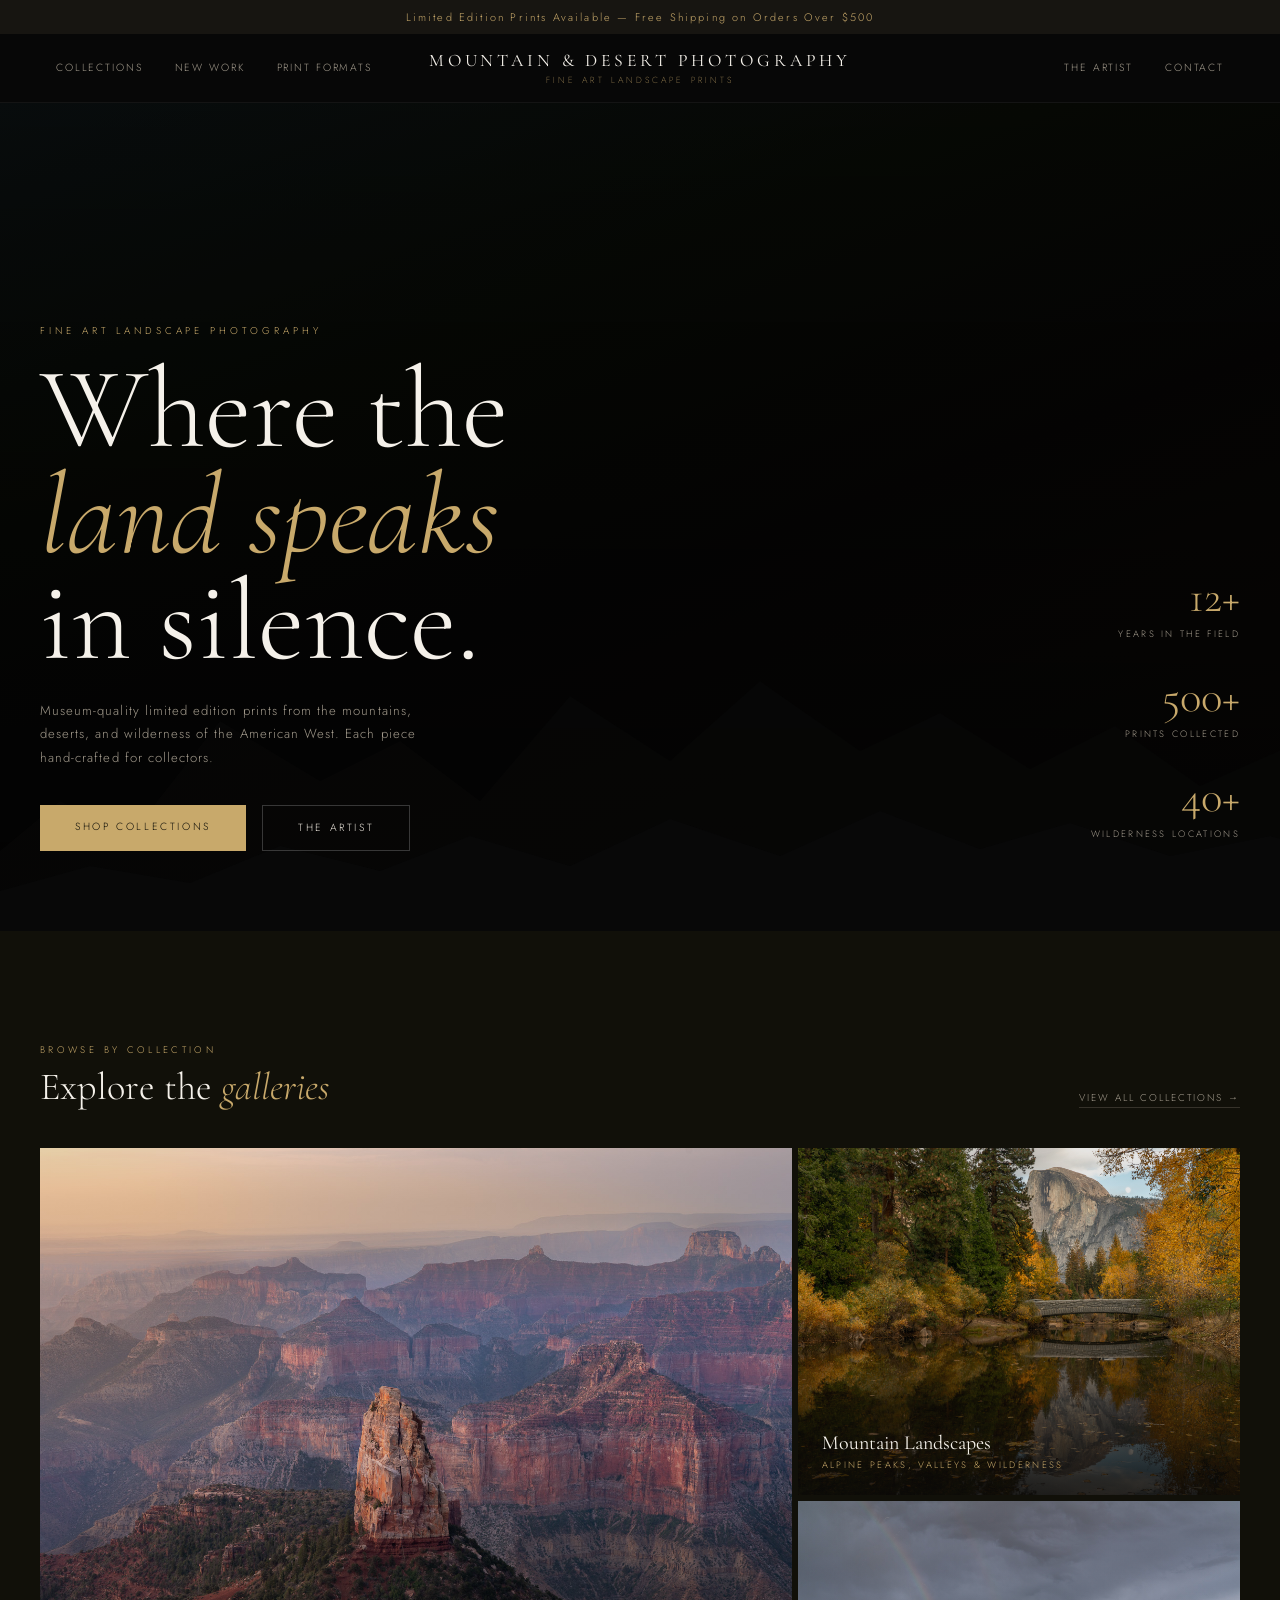
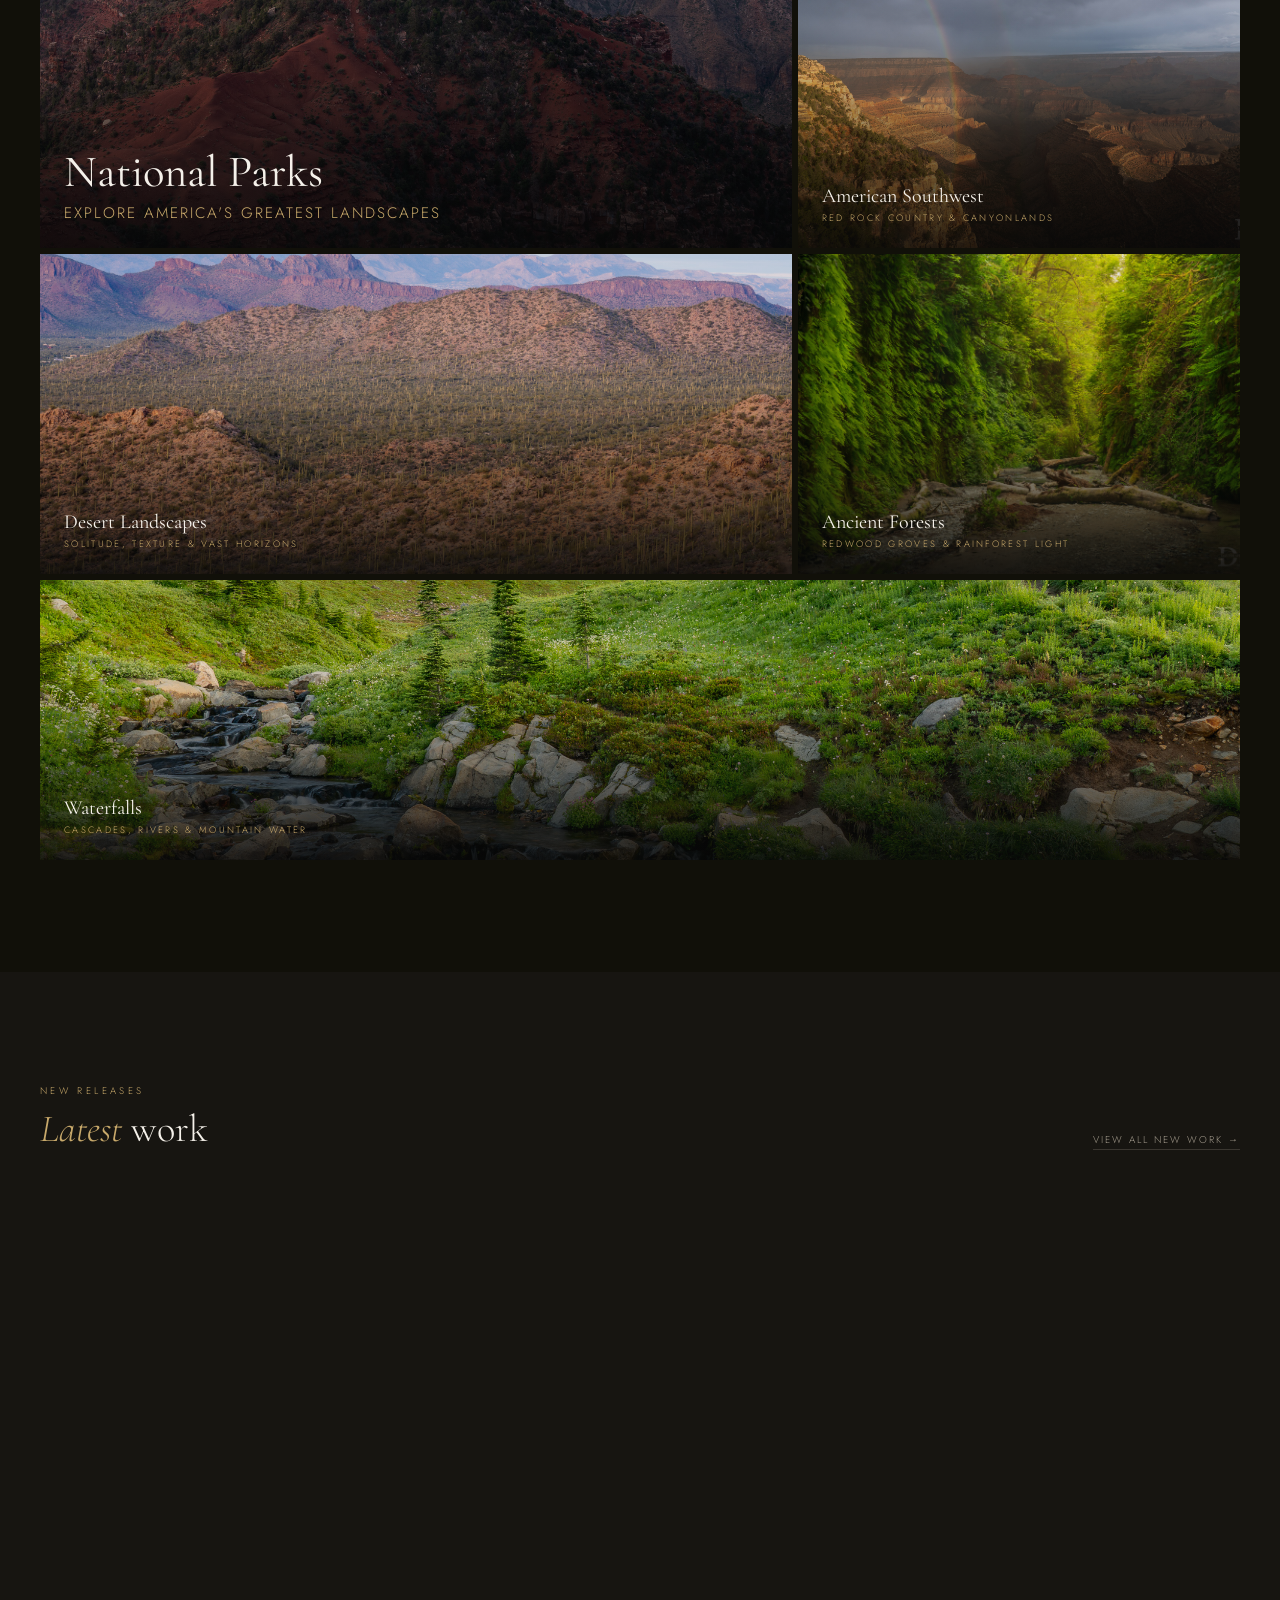
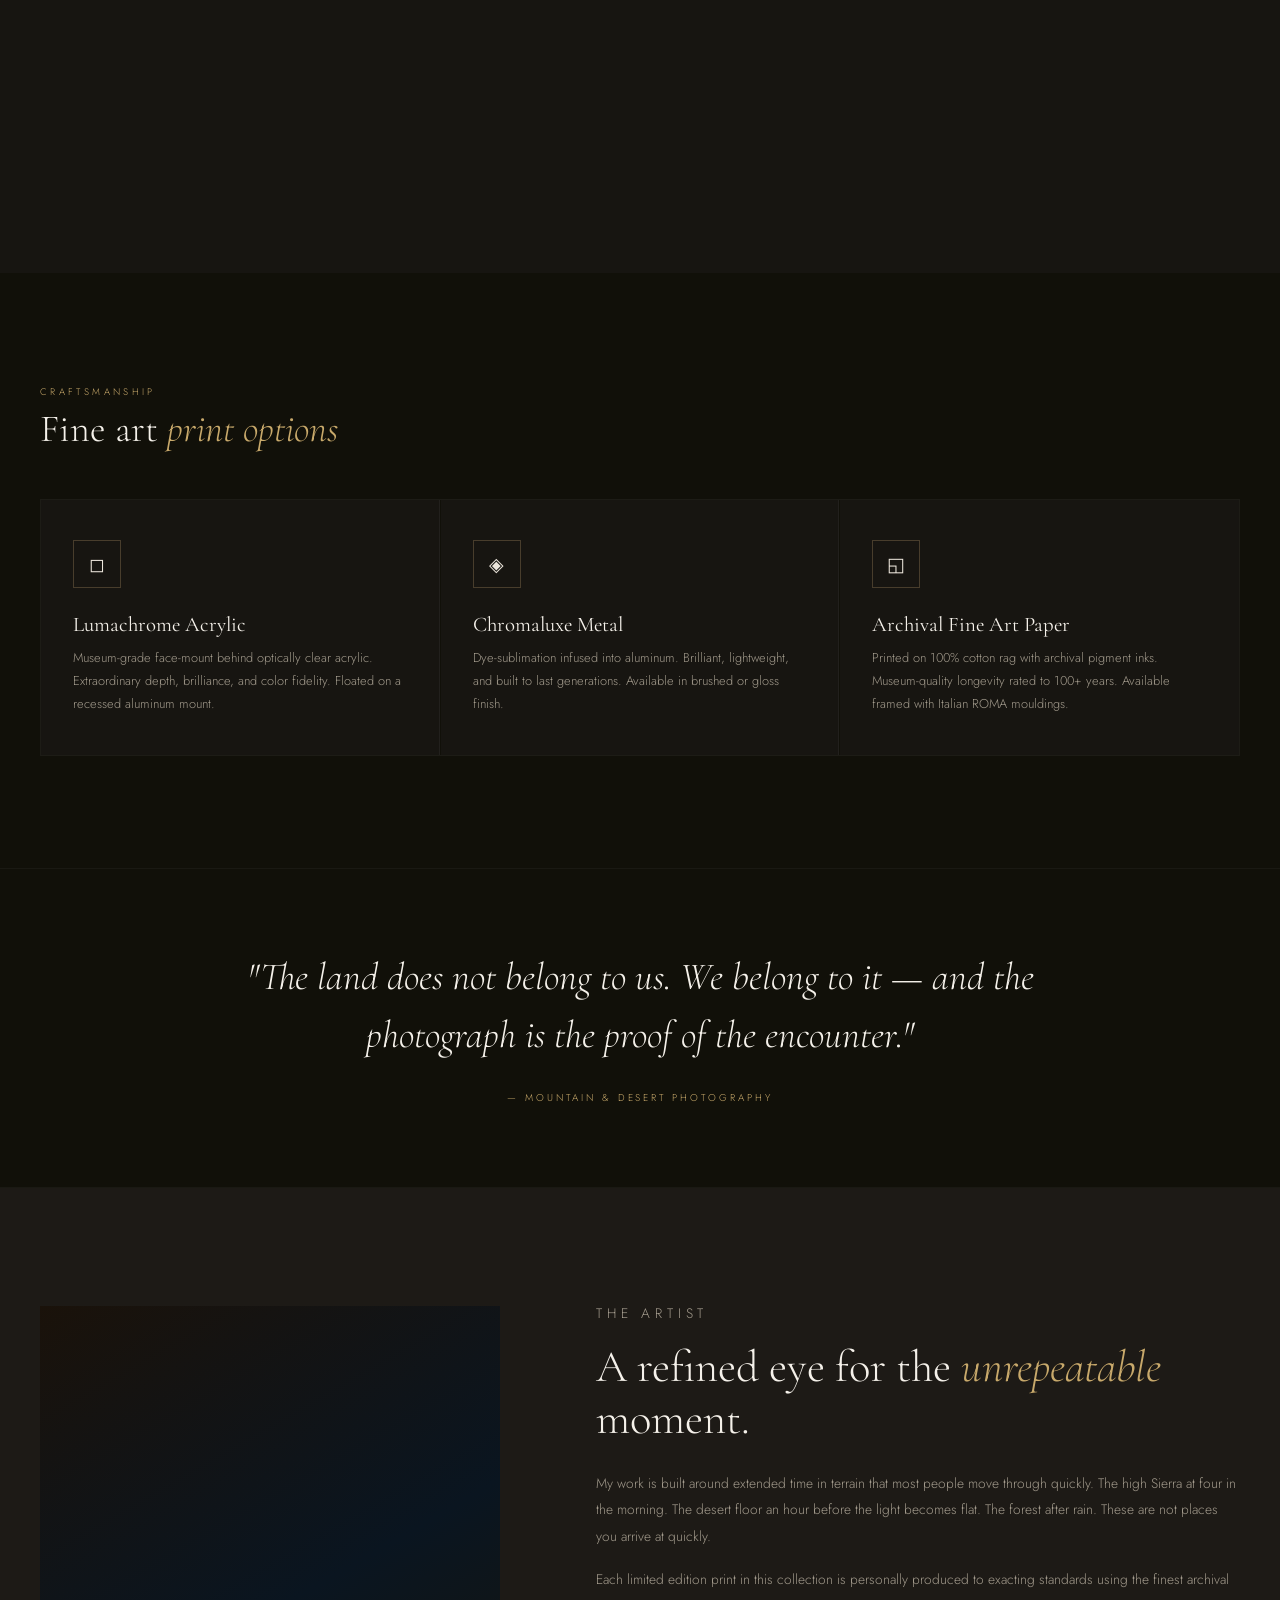
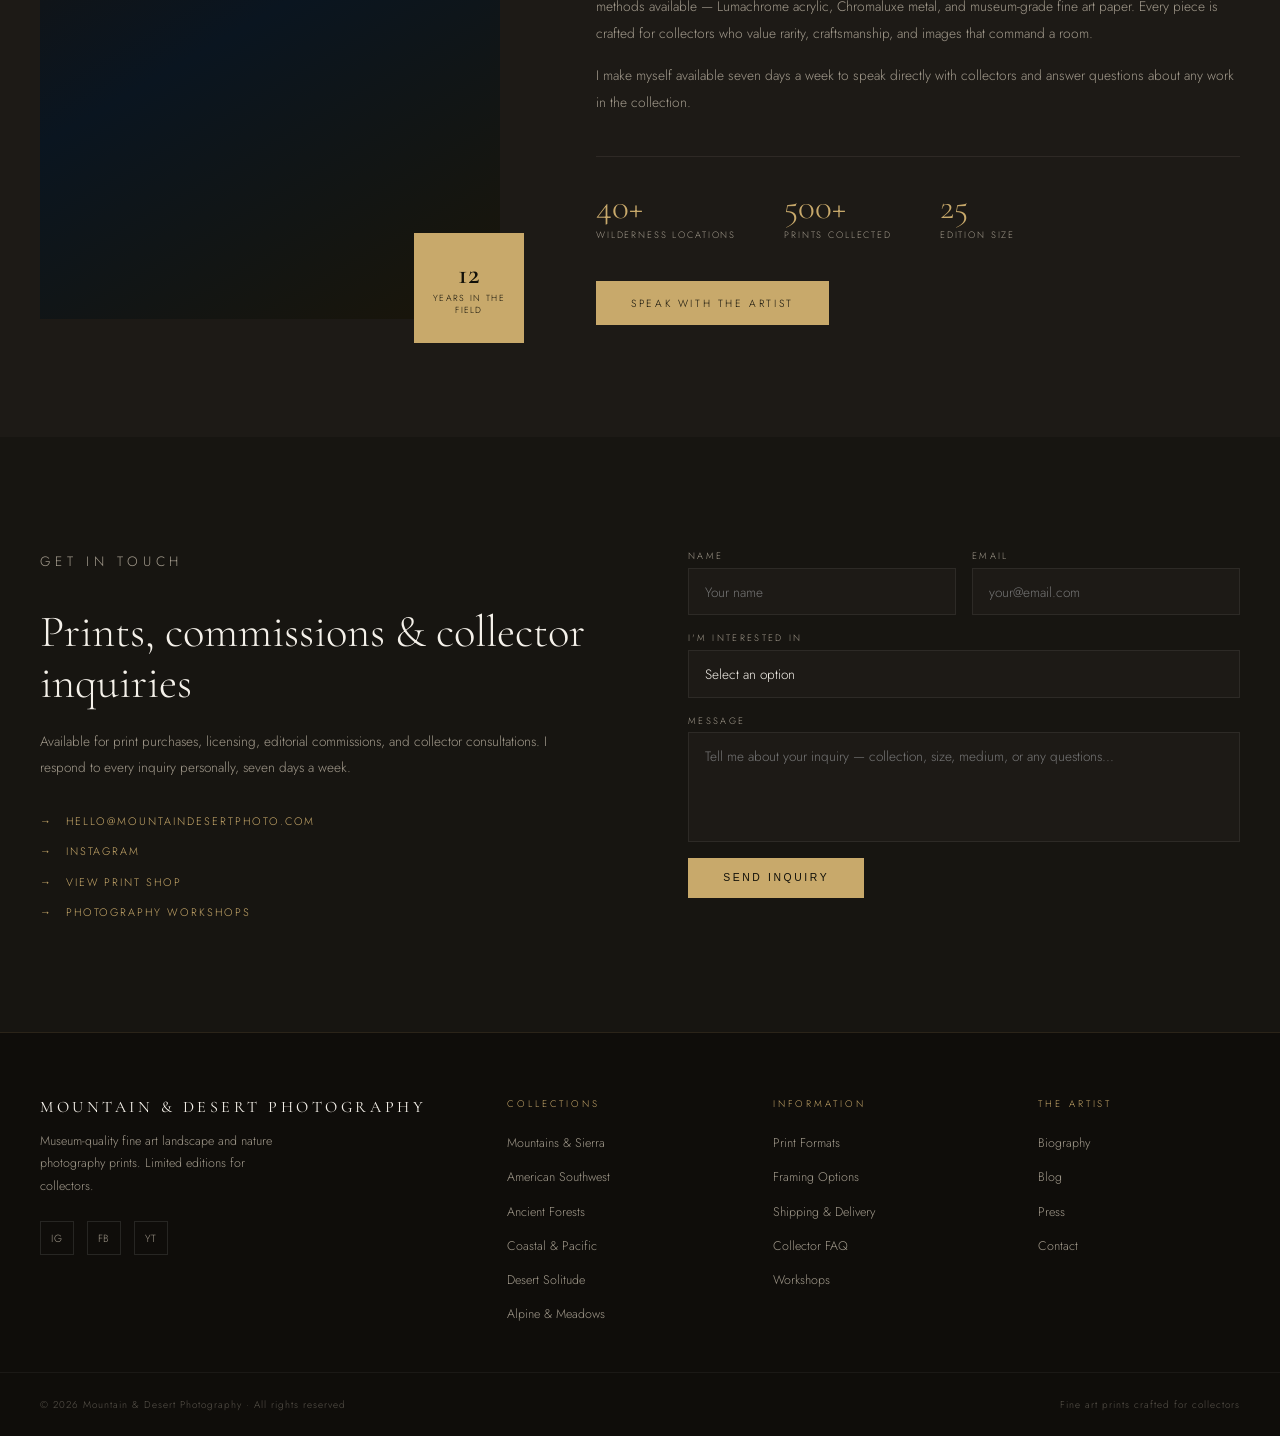
==== commit 6e5e9d08: "Add slideshow" ====
--- a/index.html
+++ b/index.html
@@ -33,7 +33,18 @@
 
   <!-- HERO -->
   <header class="hero">
-    <div class="hero-bg"></div>
+    <div class="hero-bg">
+      <img src="assets/images/hero/yosemite.jpg"
+          class="hero-slide active">
+      <img src="assets/images/hero/grand-canyon.jpg"
+          class="hero-slide">
+      <img src="assets/images/hero/bryce-canyon.jpg"
+          class="hero-slide">
+      <img src="assets/images/hero/tetons.jpg"
+          class="hero-slide">
+      <img src="assets/images/hero/death-valley.jpg"
+          class="hero-slide">
+  </div>
     <svg class="hero-mountains" viewBox="0 0 1440 280" preserveAspectRatio="none" xmlns="http://www.w3.org/2000/svg" height="280">
       <path d="M0,280 L0,200 L60,150 L130,185 L220,70 L320,130 L400,90 L480,150 L570,45 L670,110 L760,30 L860,100 L940,62 L1030,118 L1115,75 L1200,135 L1290,95 L1380,155 L1440,120 L1440,280 Z" fill="rgba(8,8,8,0.7)"/>
       <path d="M0,280 L0,240 L90,215 L190,232 L280,195 L380,220 L470,185 L570,215 L670,168 L780,205 L880,160 L980,198 L1070,172 L1170,205 L1270,185 L1380,215 L1440,195 L1440,280 Z" fill="#080808"/>
--- a/assets/css/styles.css
+++ b/assets/css/styles.css
@@ -117,6 +117,51 @@
       background:
         linear-gradient(to top, rgba(8,8,8,0.92) 0%, rgba(8,8,8,0.3) 50%, rgba(8,8,8,0.1) 100%),
         linear-gradient(160deg, #10181a 0%, #0c1008 30%, #0a0808 55%, #1a1208 100%);
+    }
+
+    .hero-slide {
+      position: absolute;
+      inset: 0;
+
+      width: 100%;
+      height: 100%;
+
+      object-fit: cover;
+
+      opacity: 0;
+
+      transition: opacity 2.5s ease-in-out;
+
+      transform: scale(1);
+
+      animation: heroZoom 12s linear forwards;
+    }
+
+    .hero-slide.active {
+      opacity: 1;
+    }
+
+    @keyframes heroZoom {
+      from {
+        transform: scale(1);
+      }
+
+      to {
+        transform: scale(1.08);
+      }
+    }
+
+    .hero-bg::after {
+      content: "";
+
+      position: absolute;
+      inset: 0;
+
+      background:
+        linear-gradient(
+          rgba(0,0,0,.45),
+          rgba(0,0,0,.65)
+        );
     }
 
     .hero-mountains {
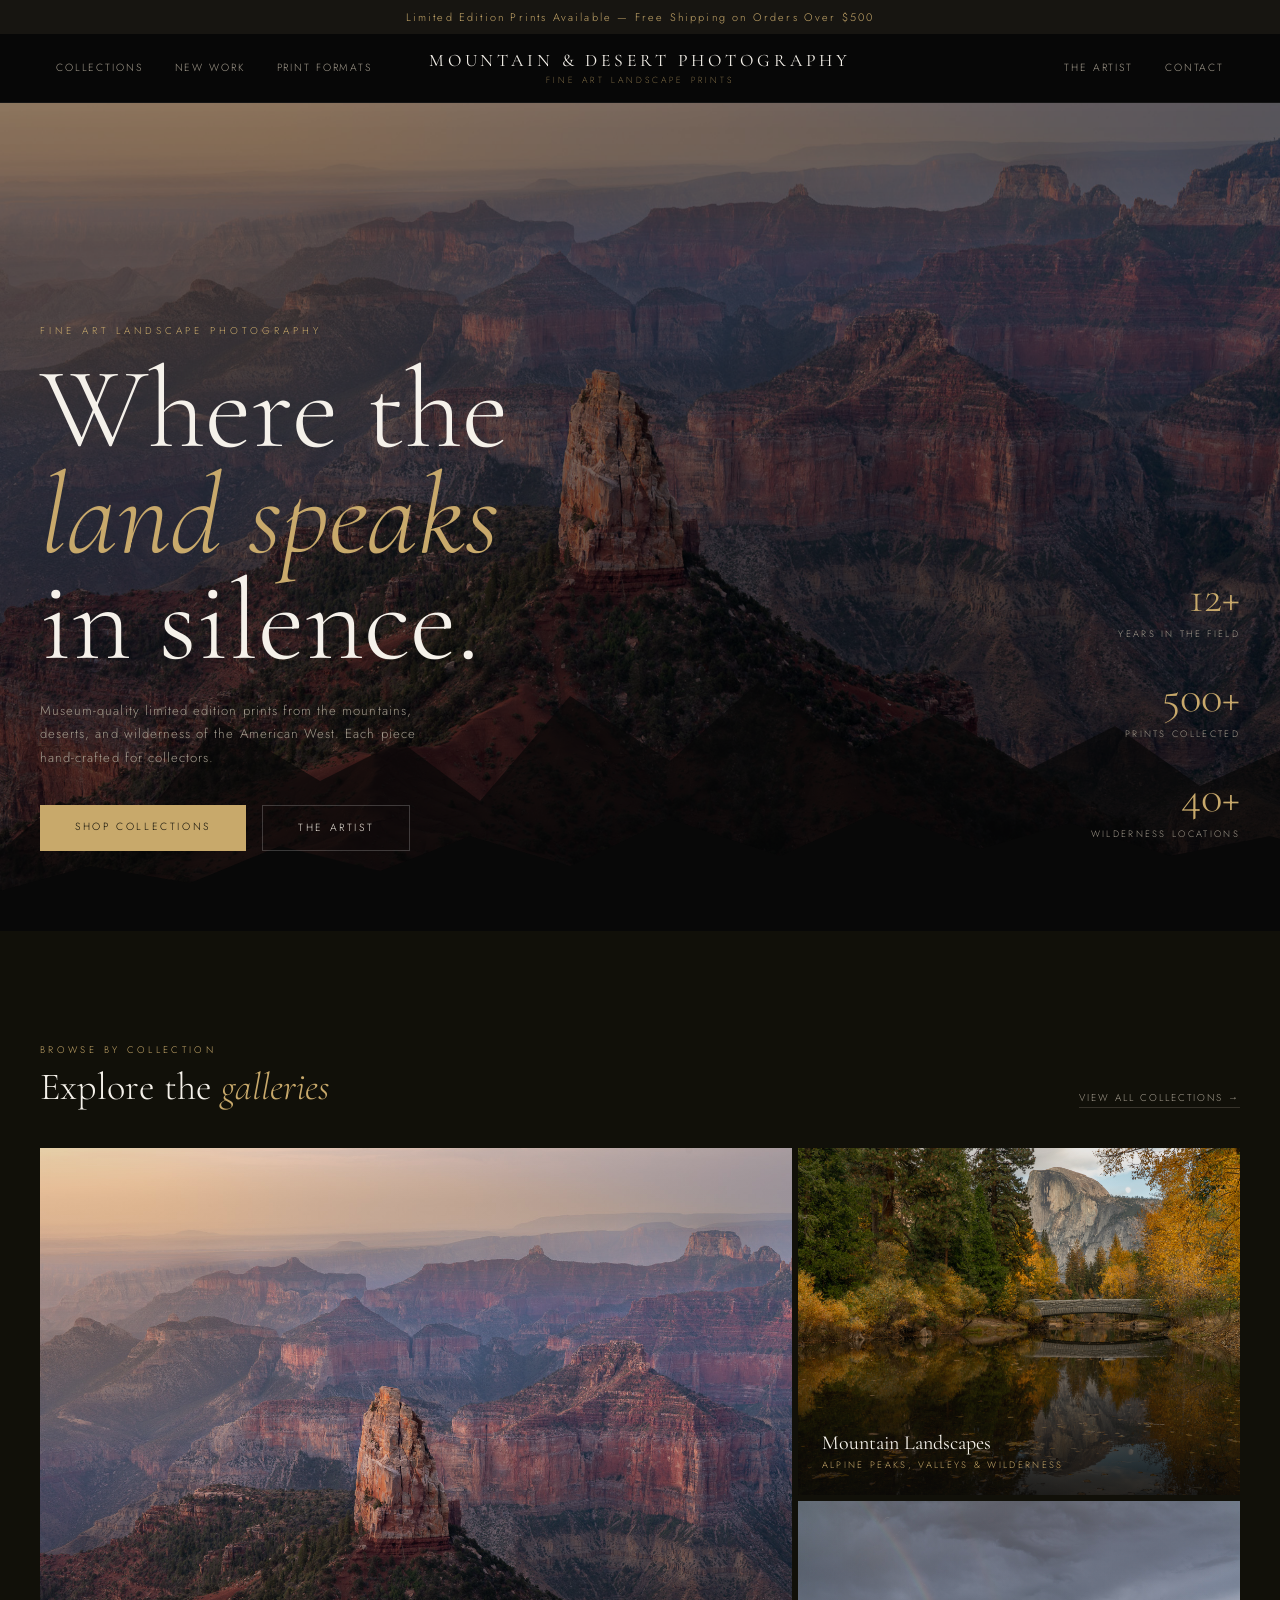
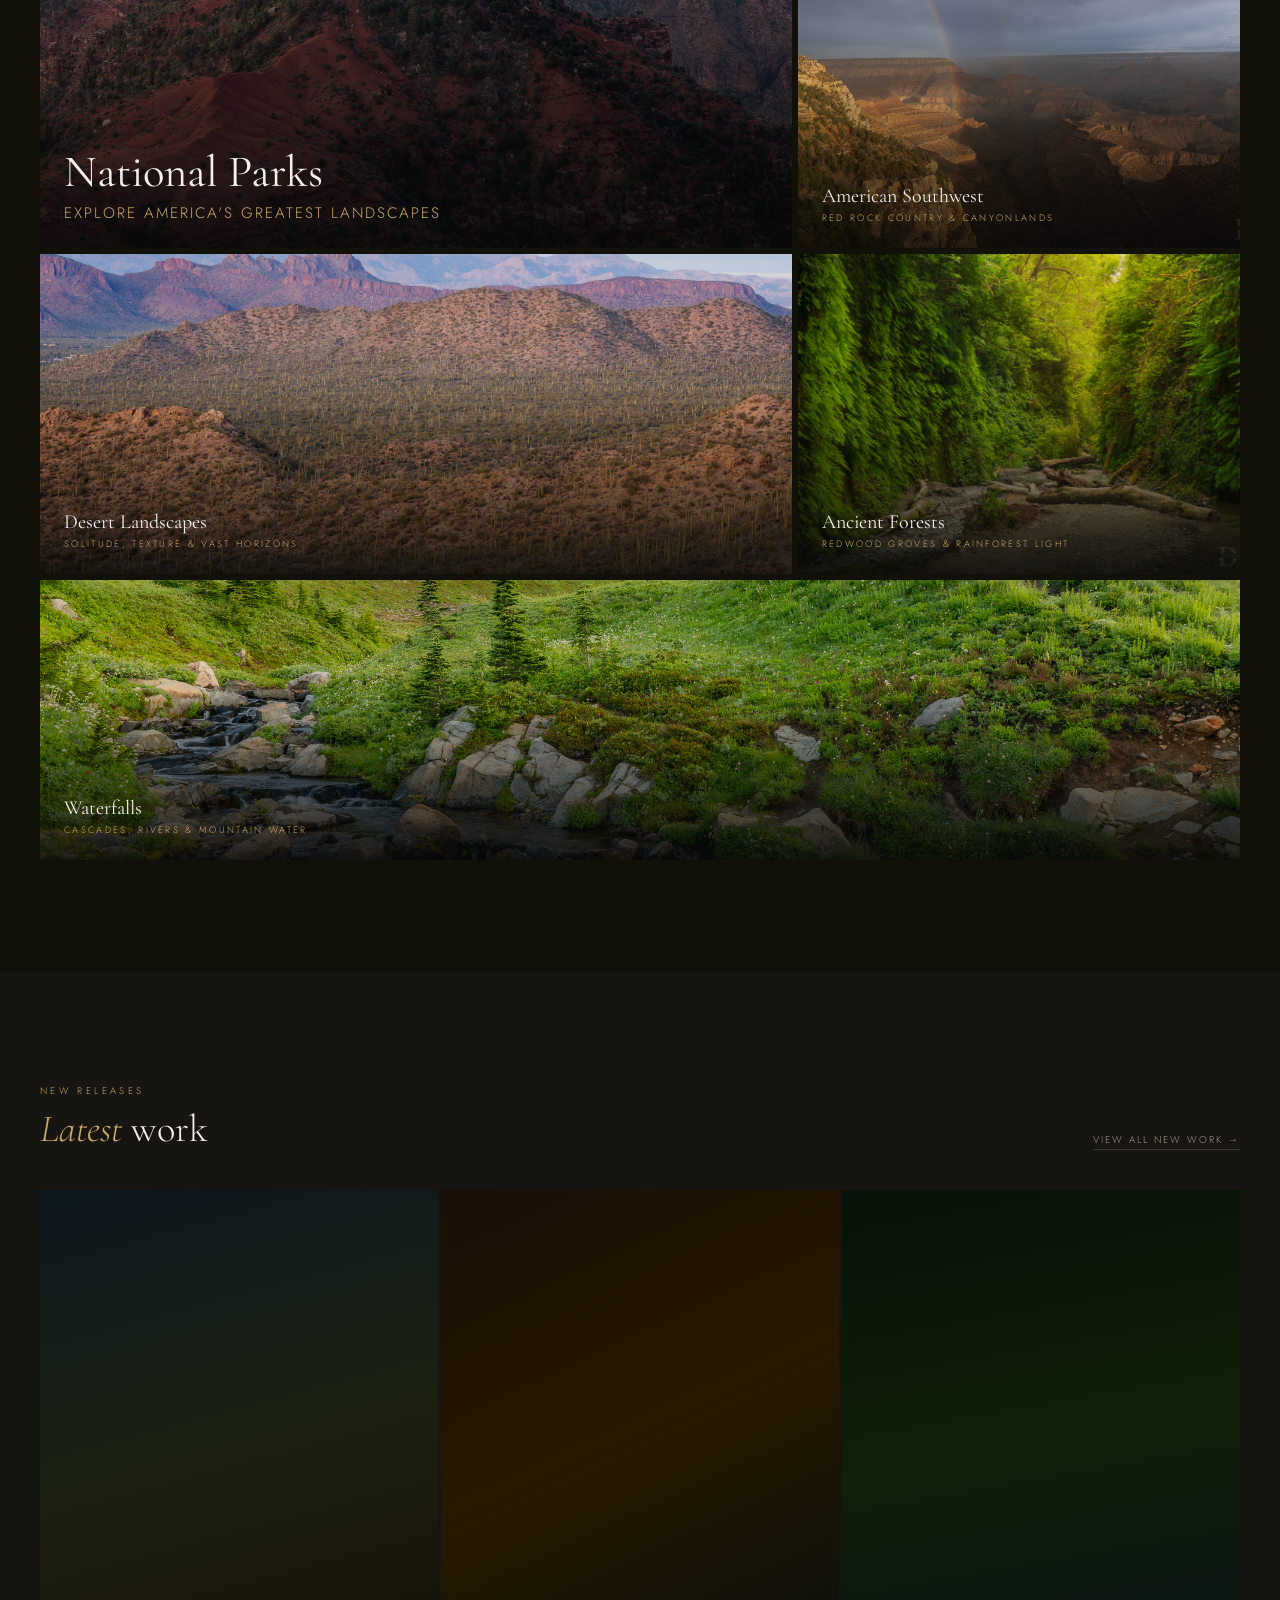
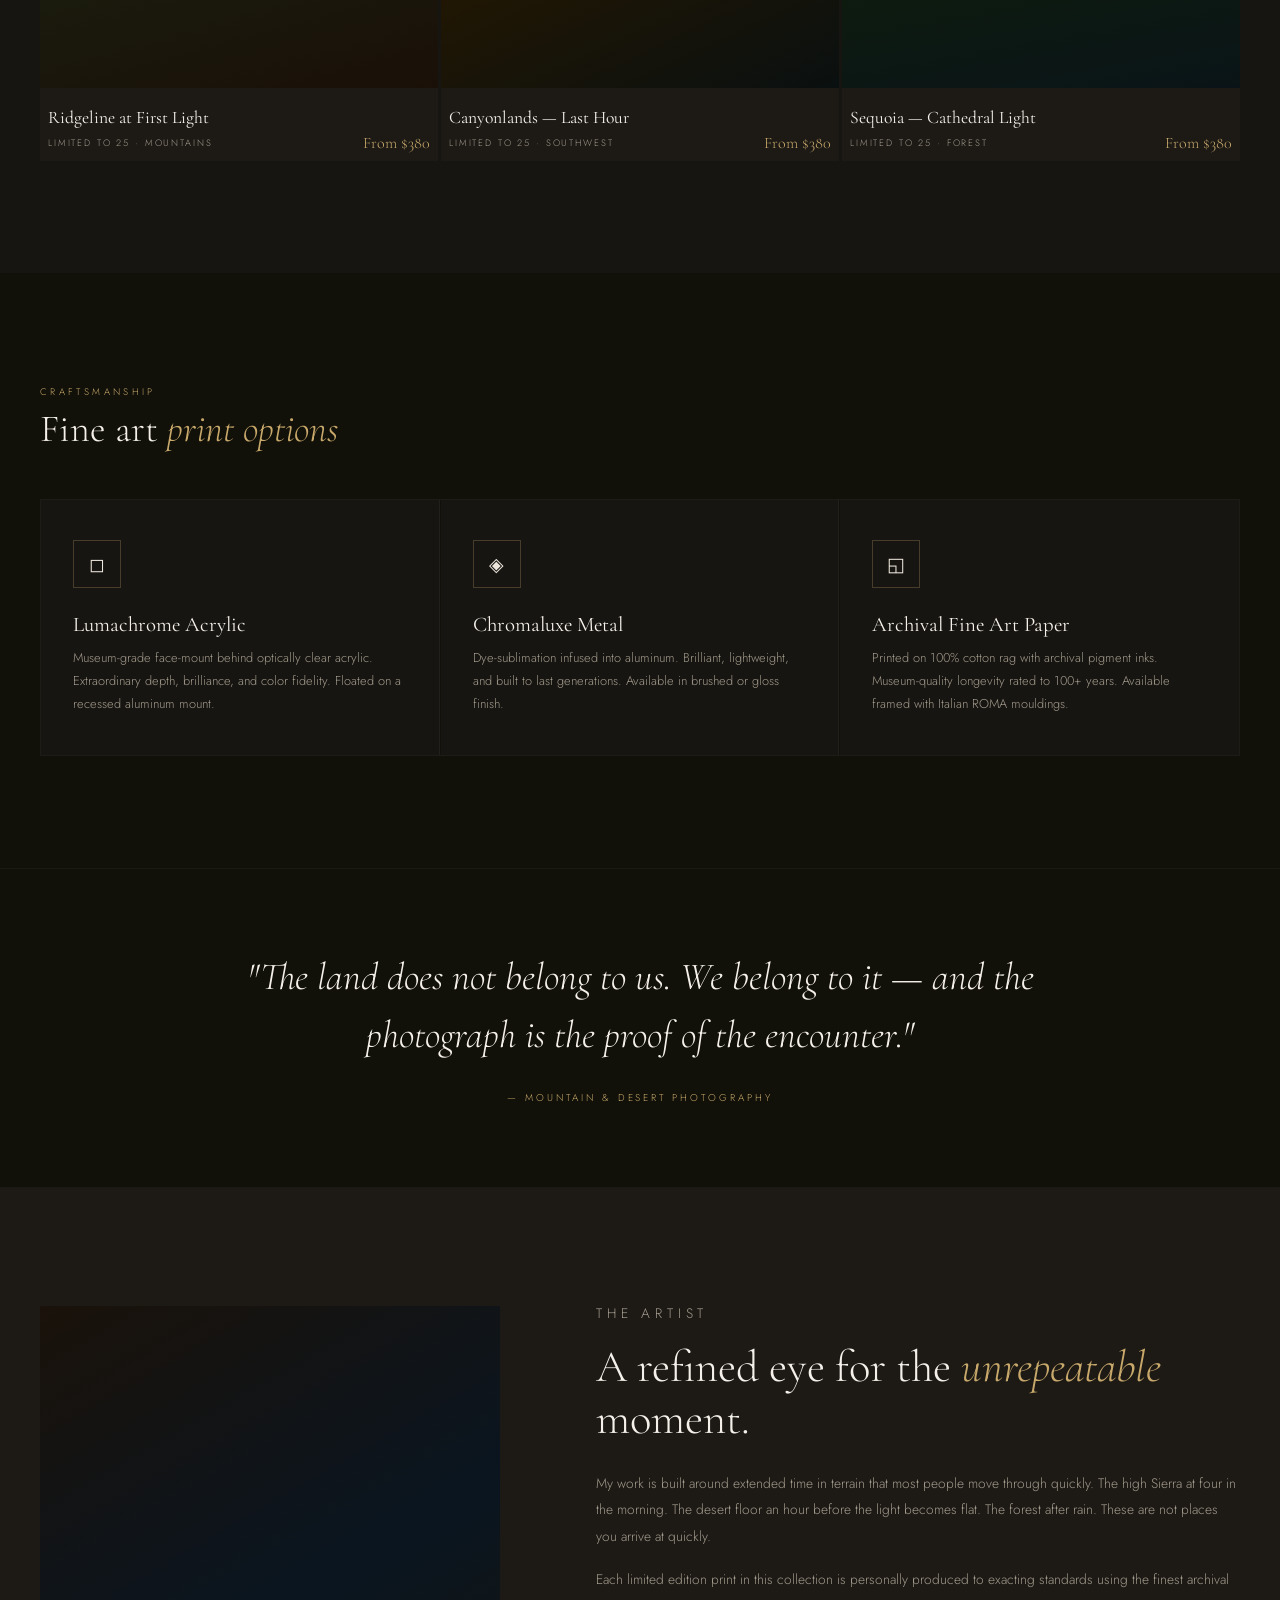
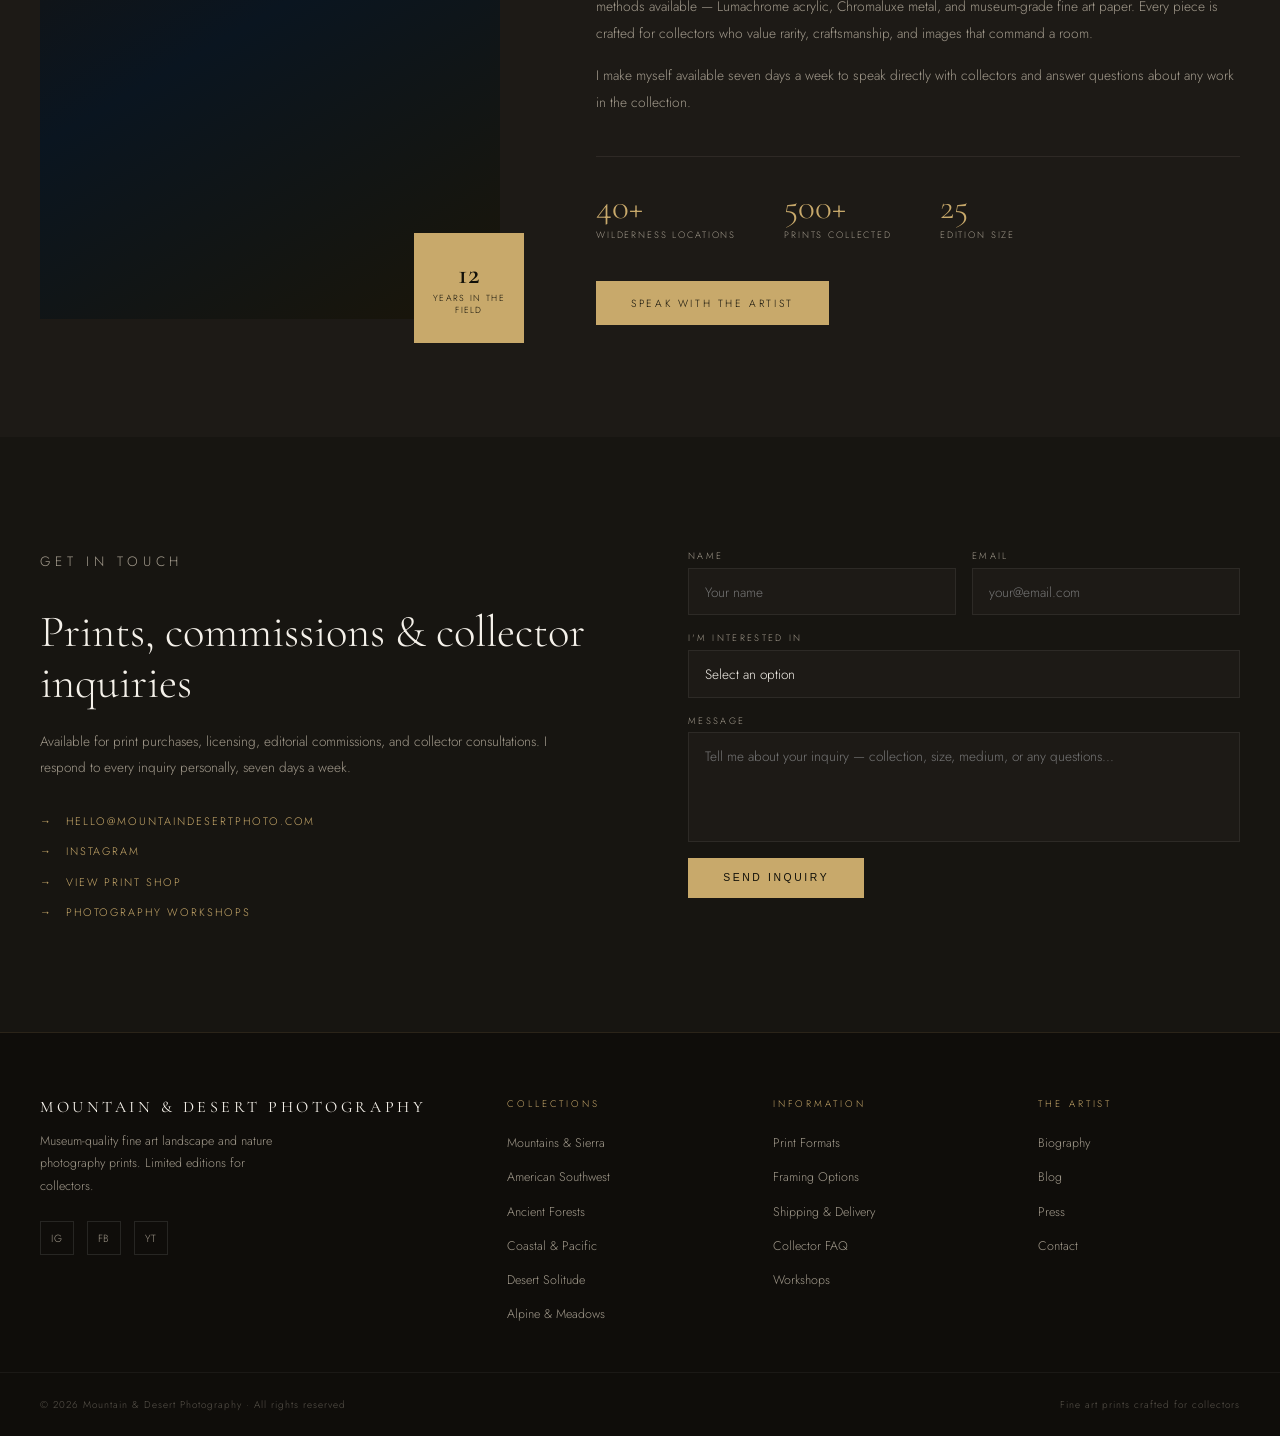
==== commit fd2e252f: "Adding slideshow images" ====
--- a/index.html
+++ b/index.html
@@ -34,15 +34,15 @@
   <!-- HERO -->
   <header class="hero">
     <div class="hero-bg">
-      <img src="assets/images/hero/yosemite.jpg"
+      <img src="assets/images/national-parks/grand-canyon/grand-canyon-point-imperial-sunrise.jpg"
           class="hero-slide active">
-      <img src="assets/images/hero/grand-canyon.jpg"
+      <img src="assets/images/national-parks/grand-canyon/grand-canyon-storm-rainbow.jpg"
           class="hero-slide">
-      <img src="assets/images/hero/bryce-canyon.jpg"
+      <img src="assets/images/national-parks/bryce-canyon/bryce-sunset-snow.jpg"
           class="hero-slide">
-      <img src="assets/images/hero/tetons.jpg"
+      <img src="assets/images/national-parks/north-cascades/north-cascade-backpacking.jpg"
           class="hero-slide">
-      <img src="assets/images/hero/death-valley.jpg"
+      <img src="assets/images/national-parks/redwood/redwood-forest-trail.jpg"
           class="hero-slide">
   </div>
     <svg class="hero-mountains" viewBox="0 0 1440 280" preserveAspectRatio="none" xmlns="http://www.w3.org/2000/svg" height="280">
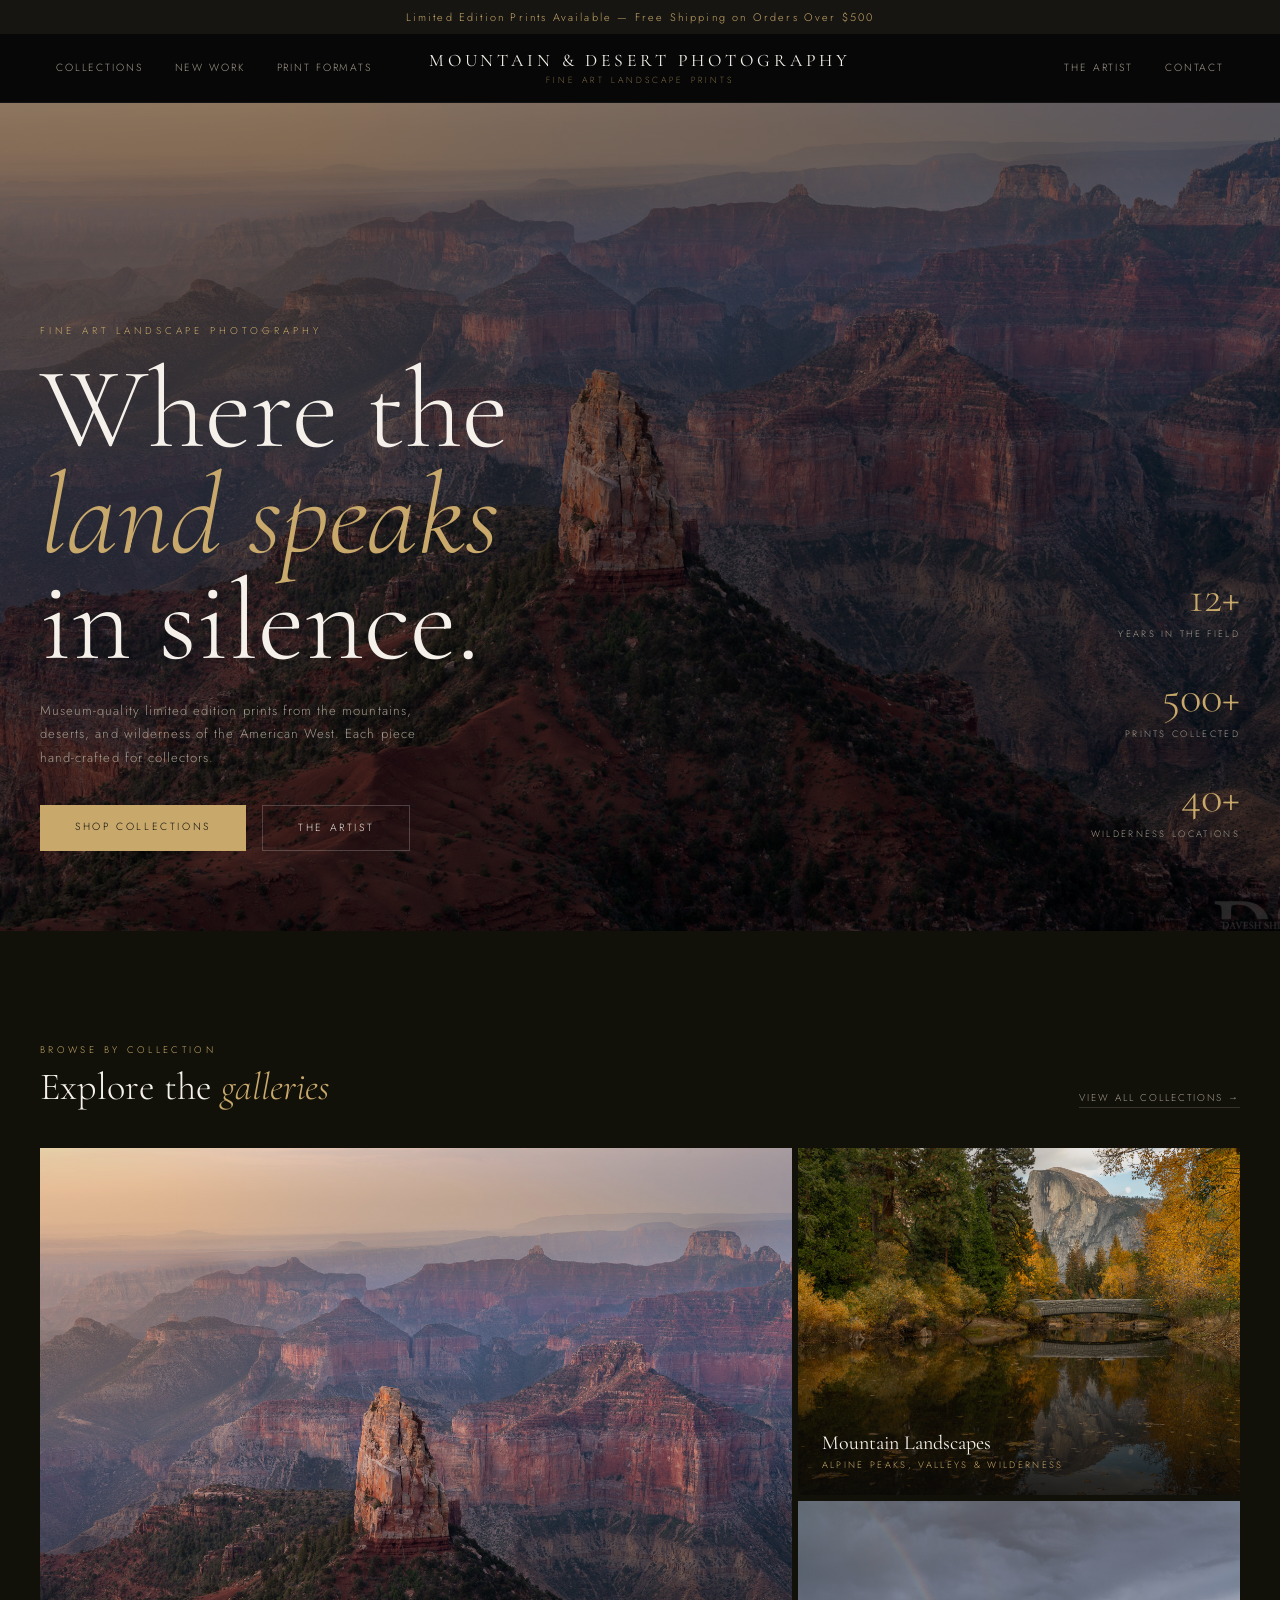
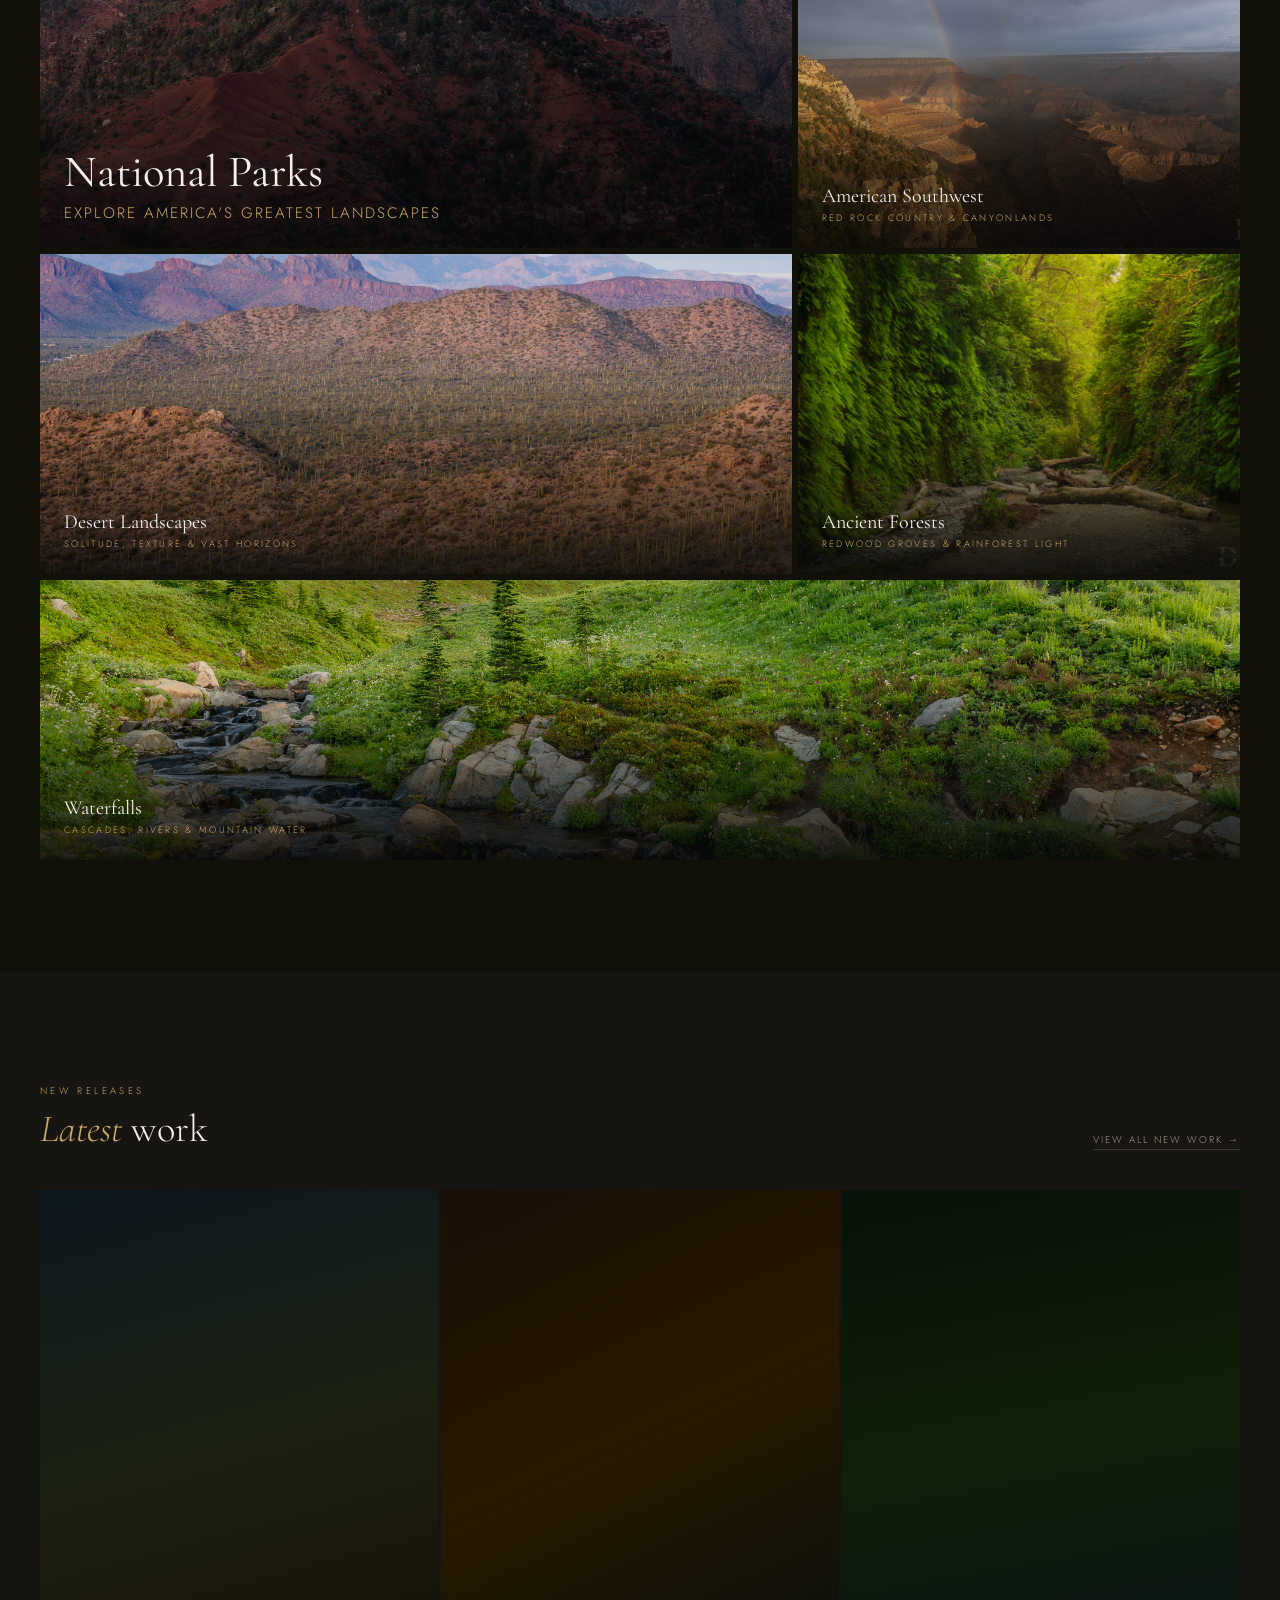
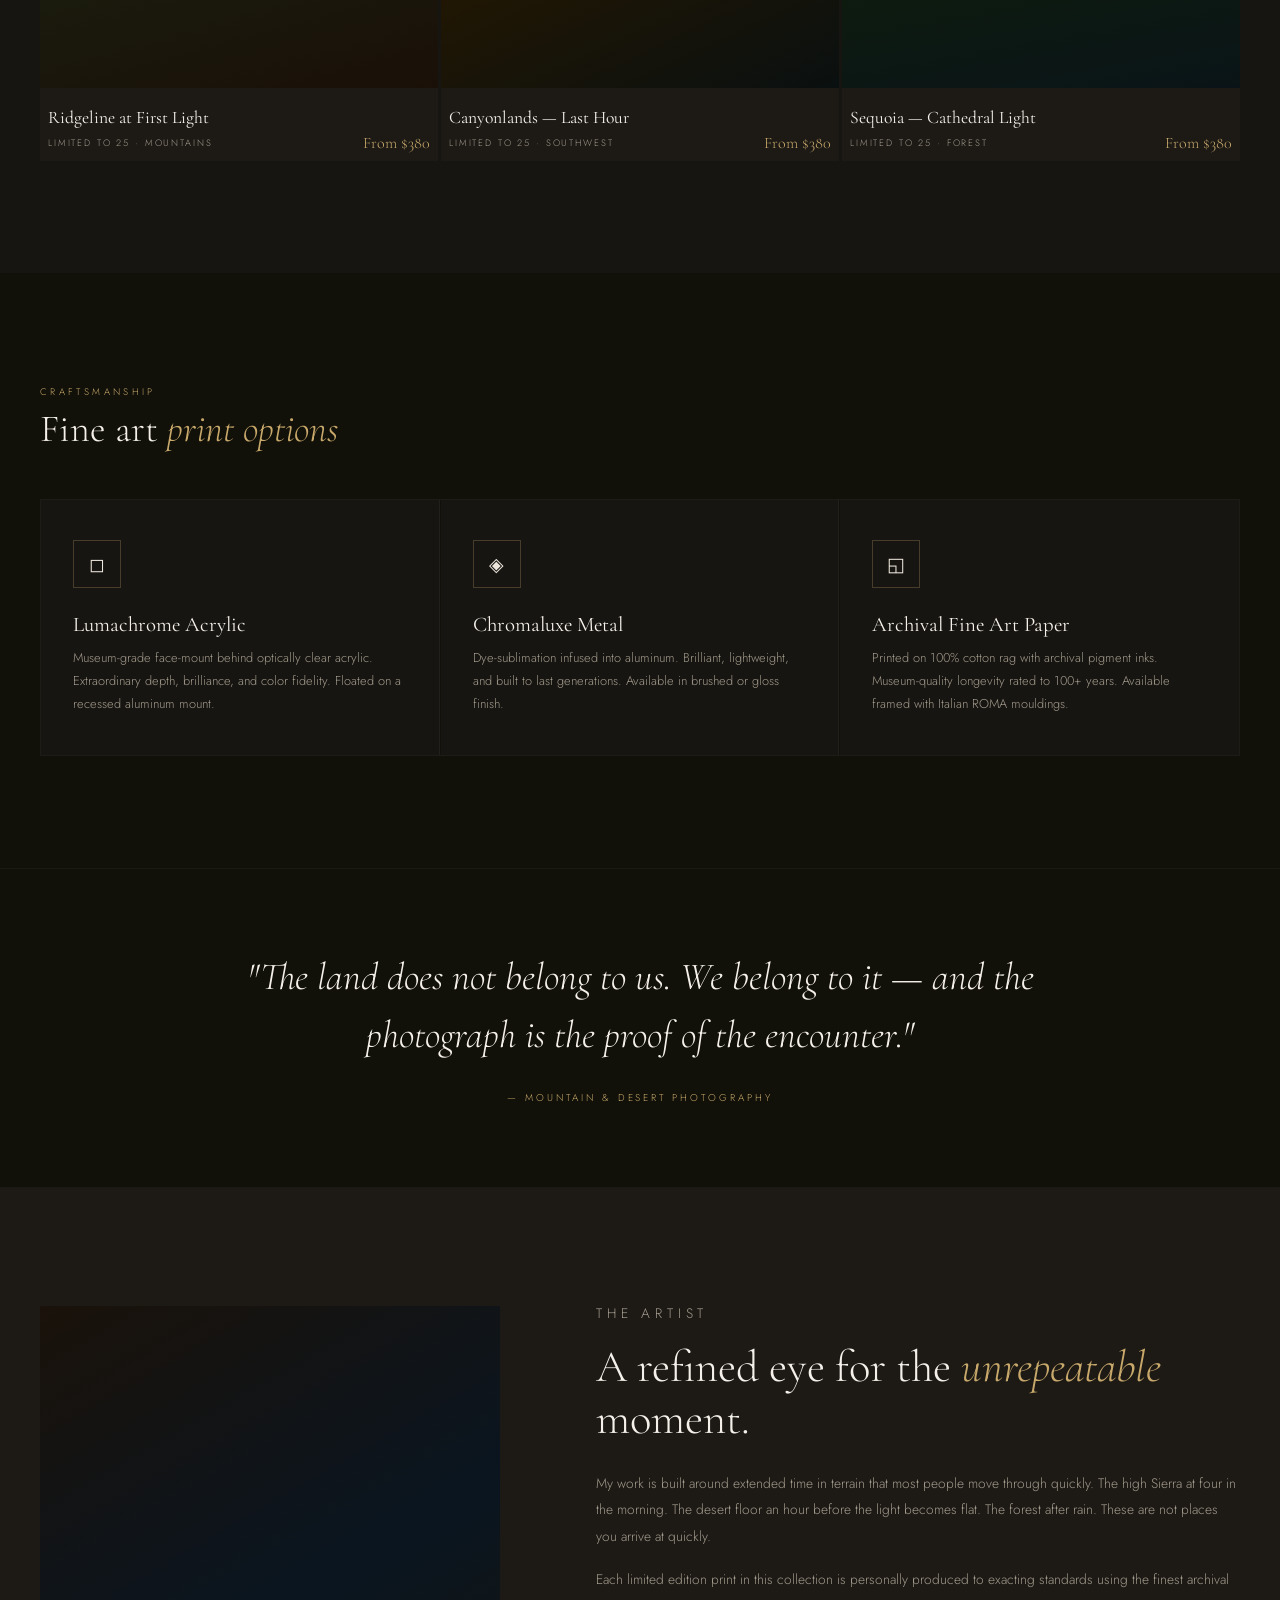
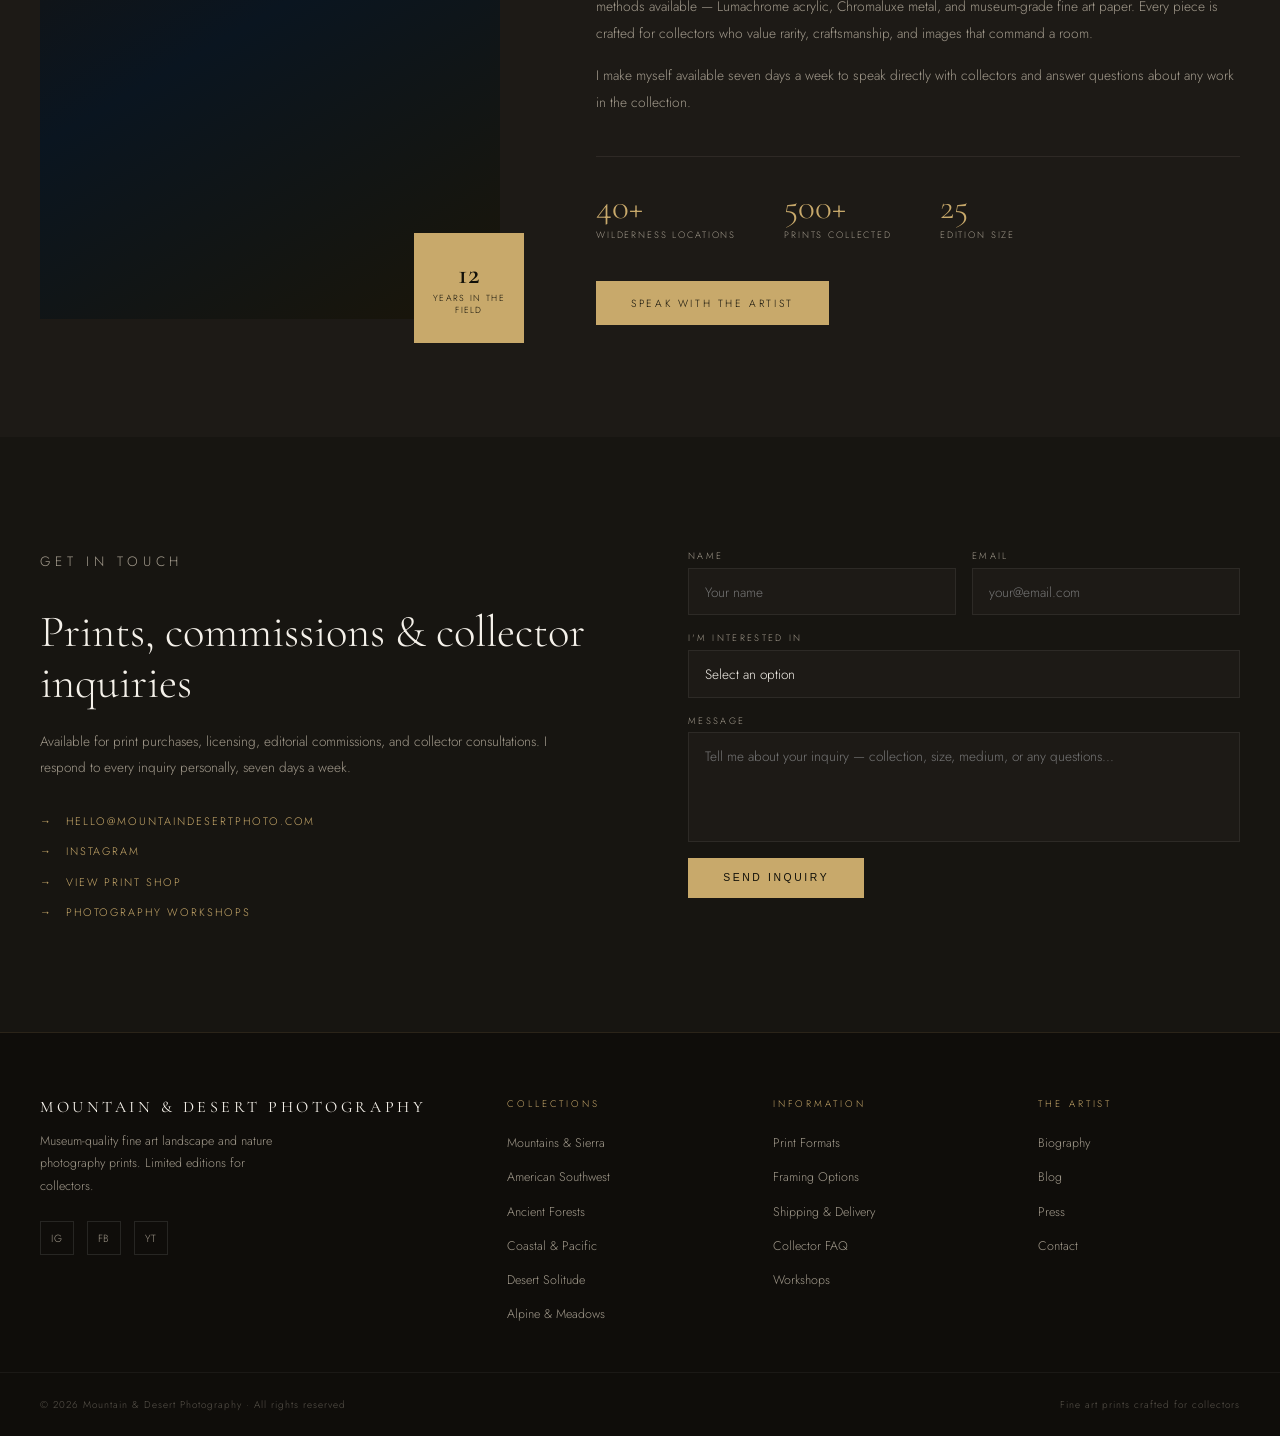
==== commit 1f77e316: "Fix" ====
--- a/index.html
+++ b/index.html
@@ -35,7 +35,7 @@
   <header class="hero">
     <div class="hero-bg">
       <img src="assets/images/national-parks/grand-canyon/grand-canyon-point-imperial-sunrise.jpg"
-          class="hero-slide active">
+          class="hero-slide">
       <img src="assets/images/national-parks/grand-canyon/grand-canyon-storm-rainbow.jpg"
           class="hero-slide">
       <img src="assets/images/national-parks/bryce-canyon/bryce-sunset-snow.jpg"
--- a/assets/css/styles.css
+++ b/assets/css/styles.css
@@ -125,30 +125,19 @@
 
       width: 100%;
       height: 100%;
-
       object-fit: cover;
 
       opacity: 0;
-
-      transition: opacity 2.5s ease-in-out;
-
       transform: scale(1);
 
-      animation: heroZoom 12s linear forwards;
+      transition:
+          opacity 2.5s ease-in-out,
+          transform 10s linear;
     }
 
     .hero-slide.active {
       opacity: 1;
-    }
-
-    @keyframes heroZoom {
-      from {
-        transform: scale(1);
-      }
-
-      to {
-        transform: scale(1.08);
-      }
+      transform: scale(1.08);
     }
 
     .hero-bg::after {
@@ -165,9 +154,7 @@
     }
 
     .hero-mountains {
-      position: absolute;
-      bottom: 0; left: 0; right: 0;
-      z-index: 2;
+      display: none;
     }
 
     .hero-body {
